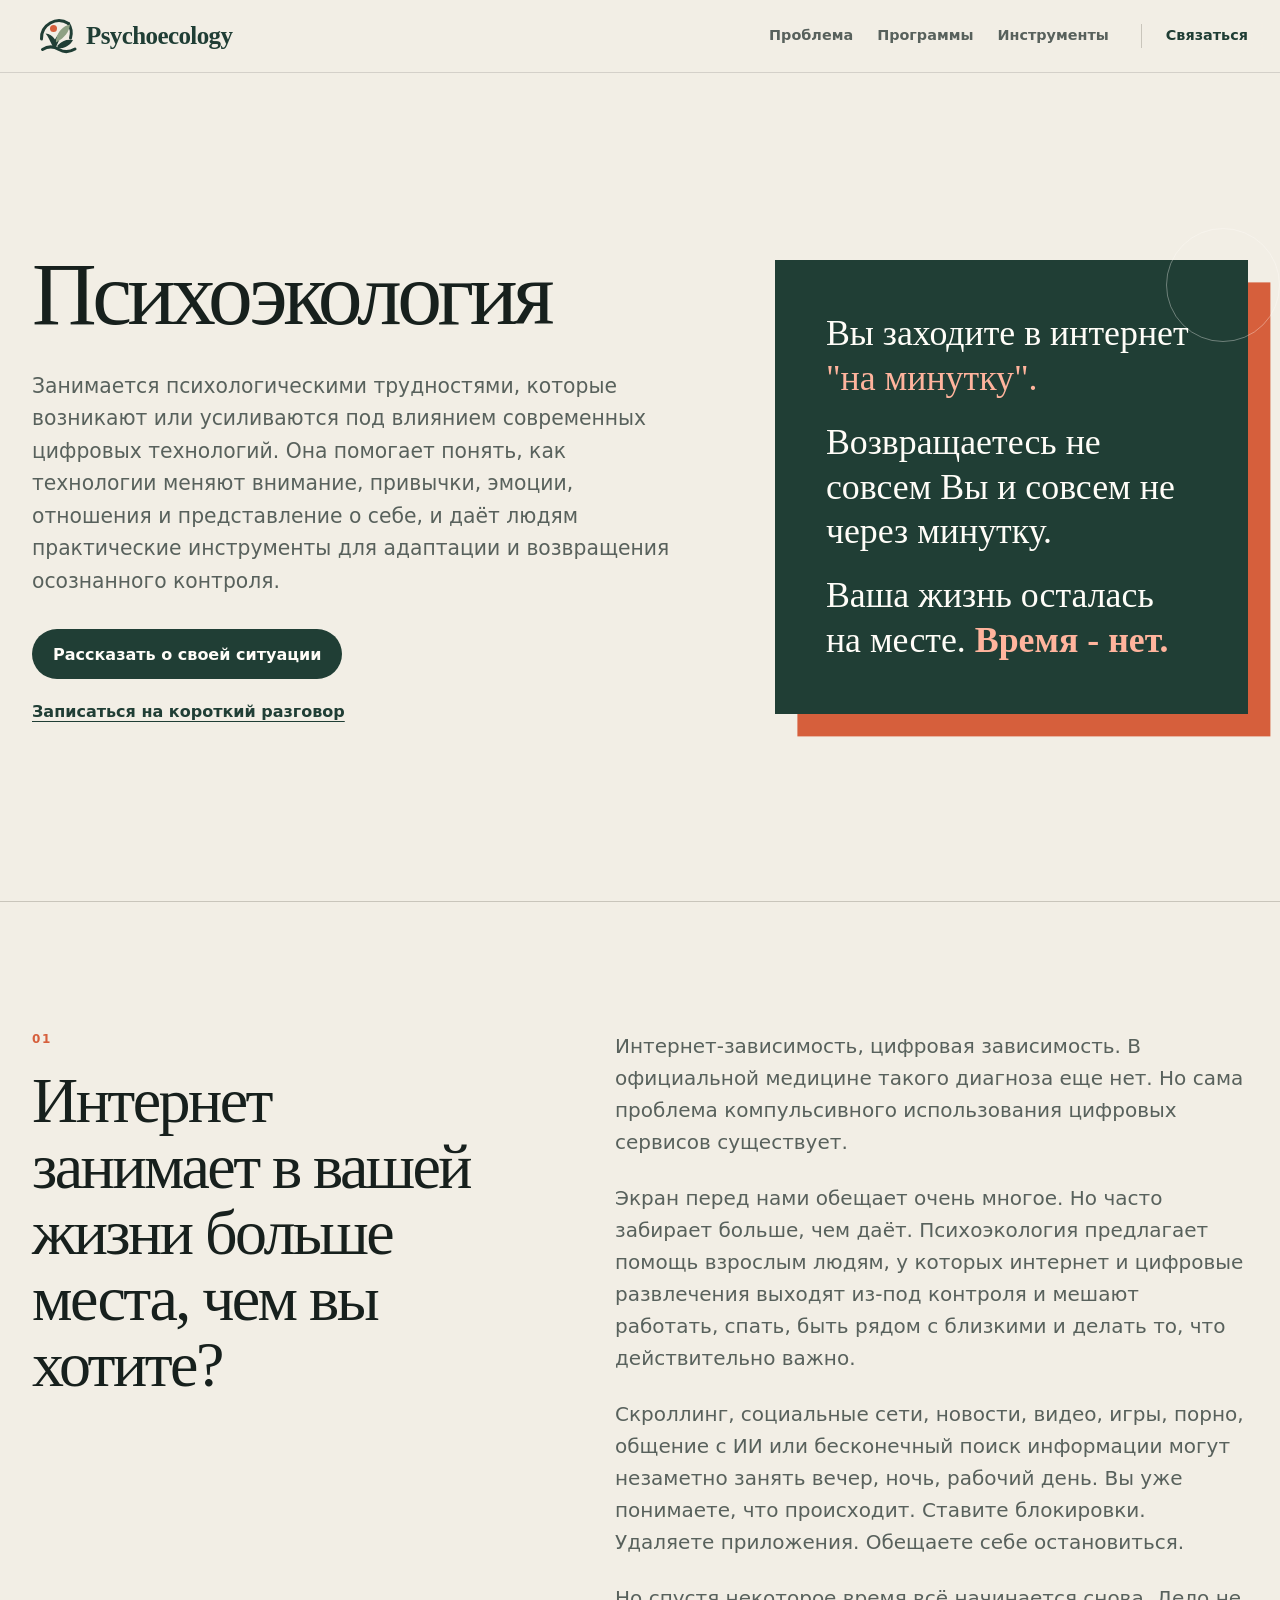
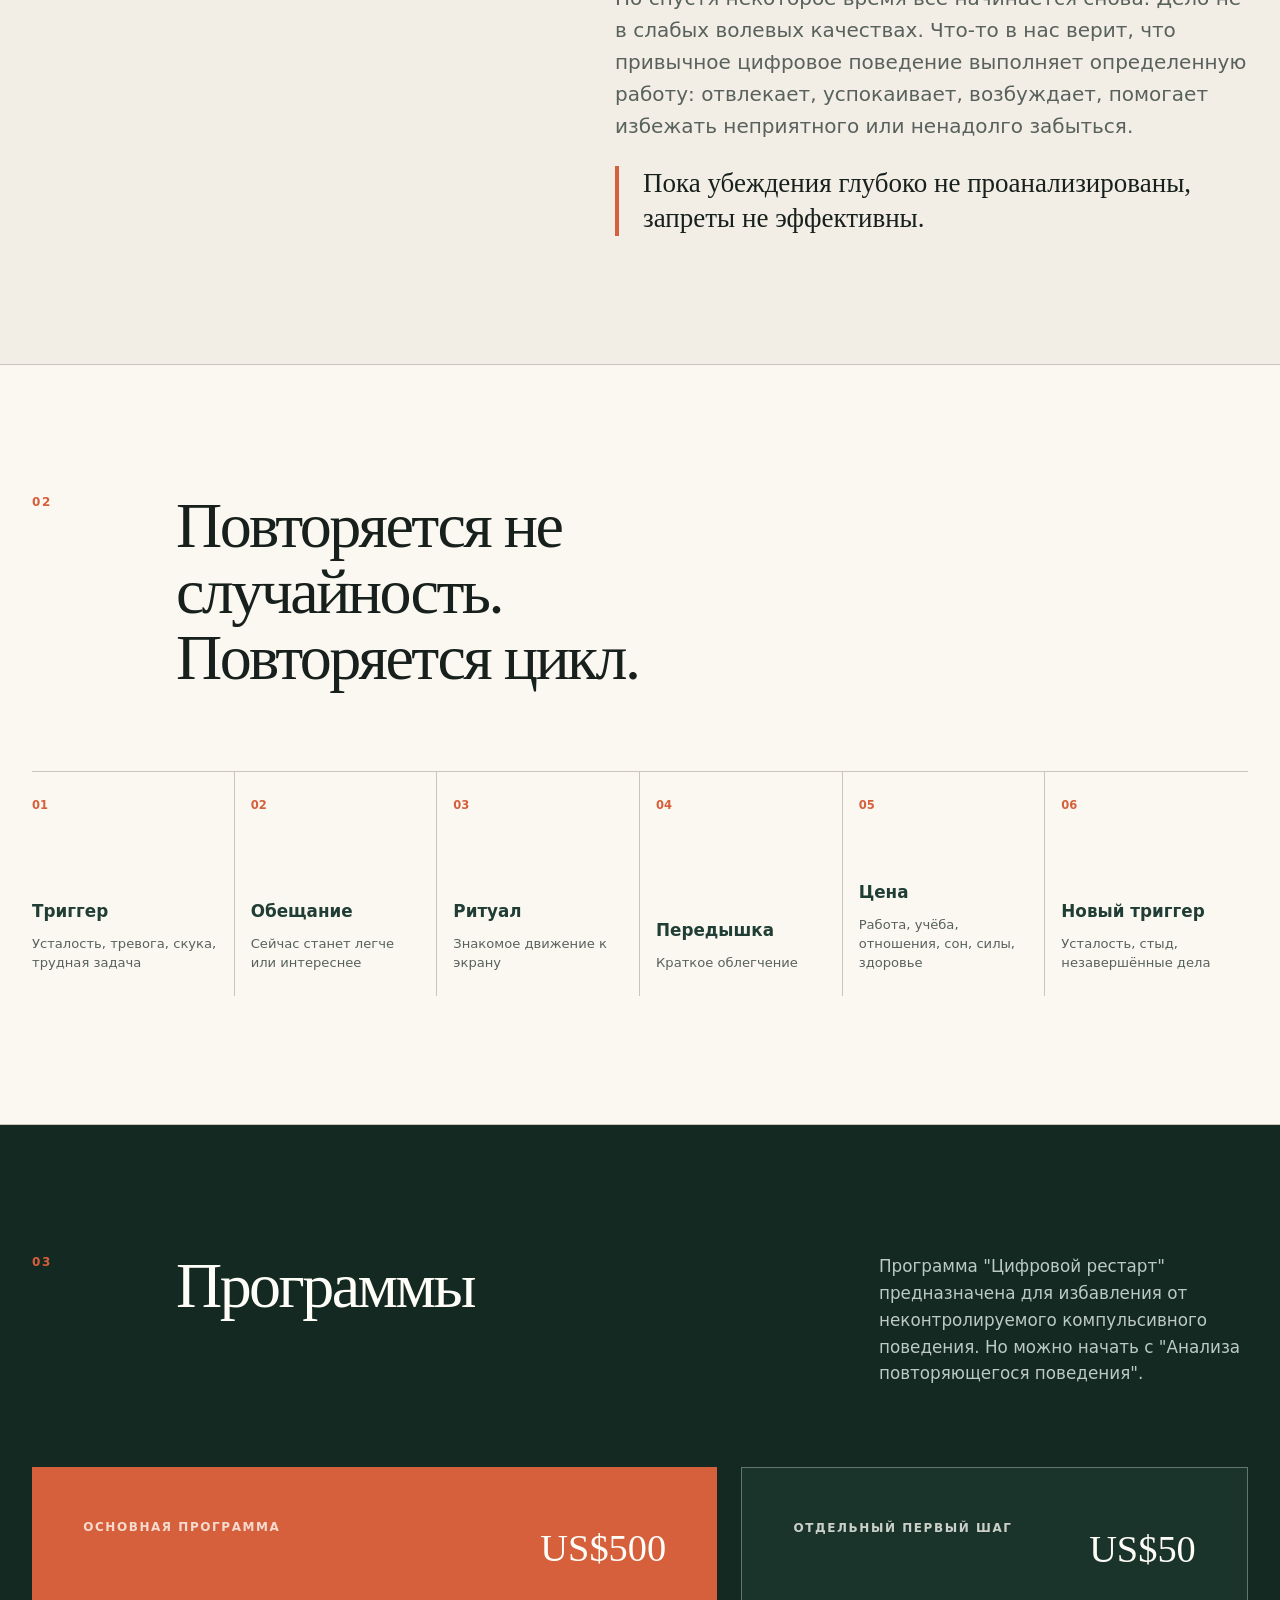
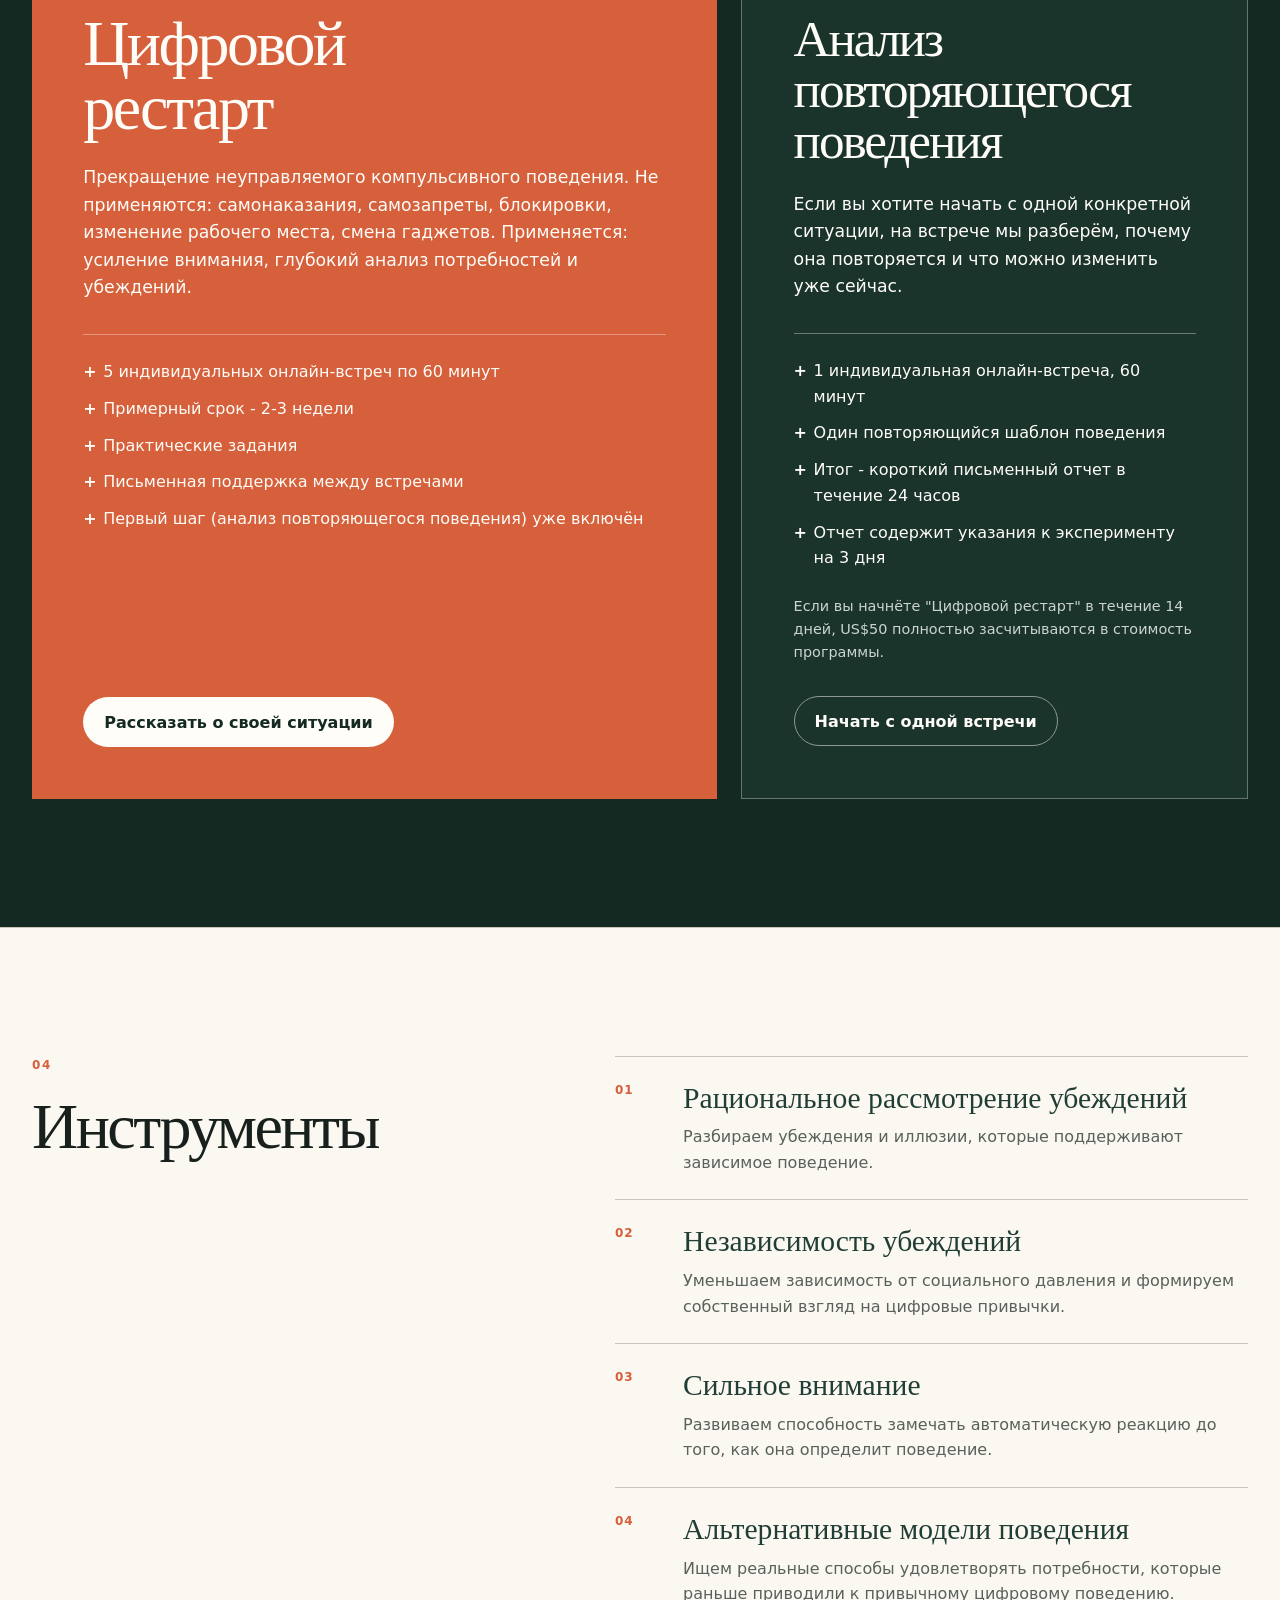
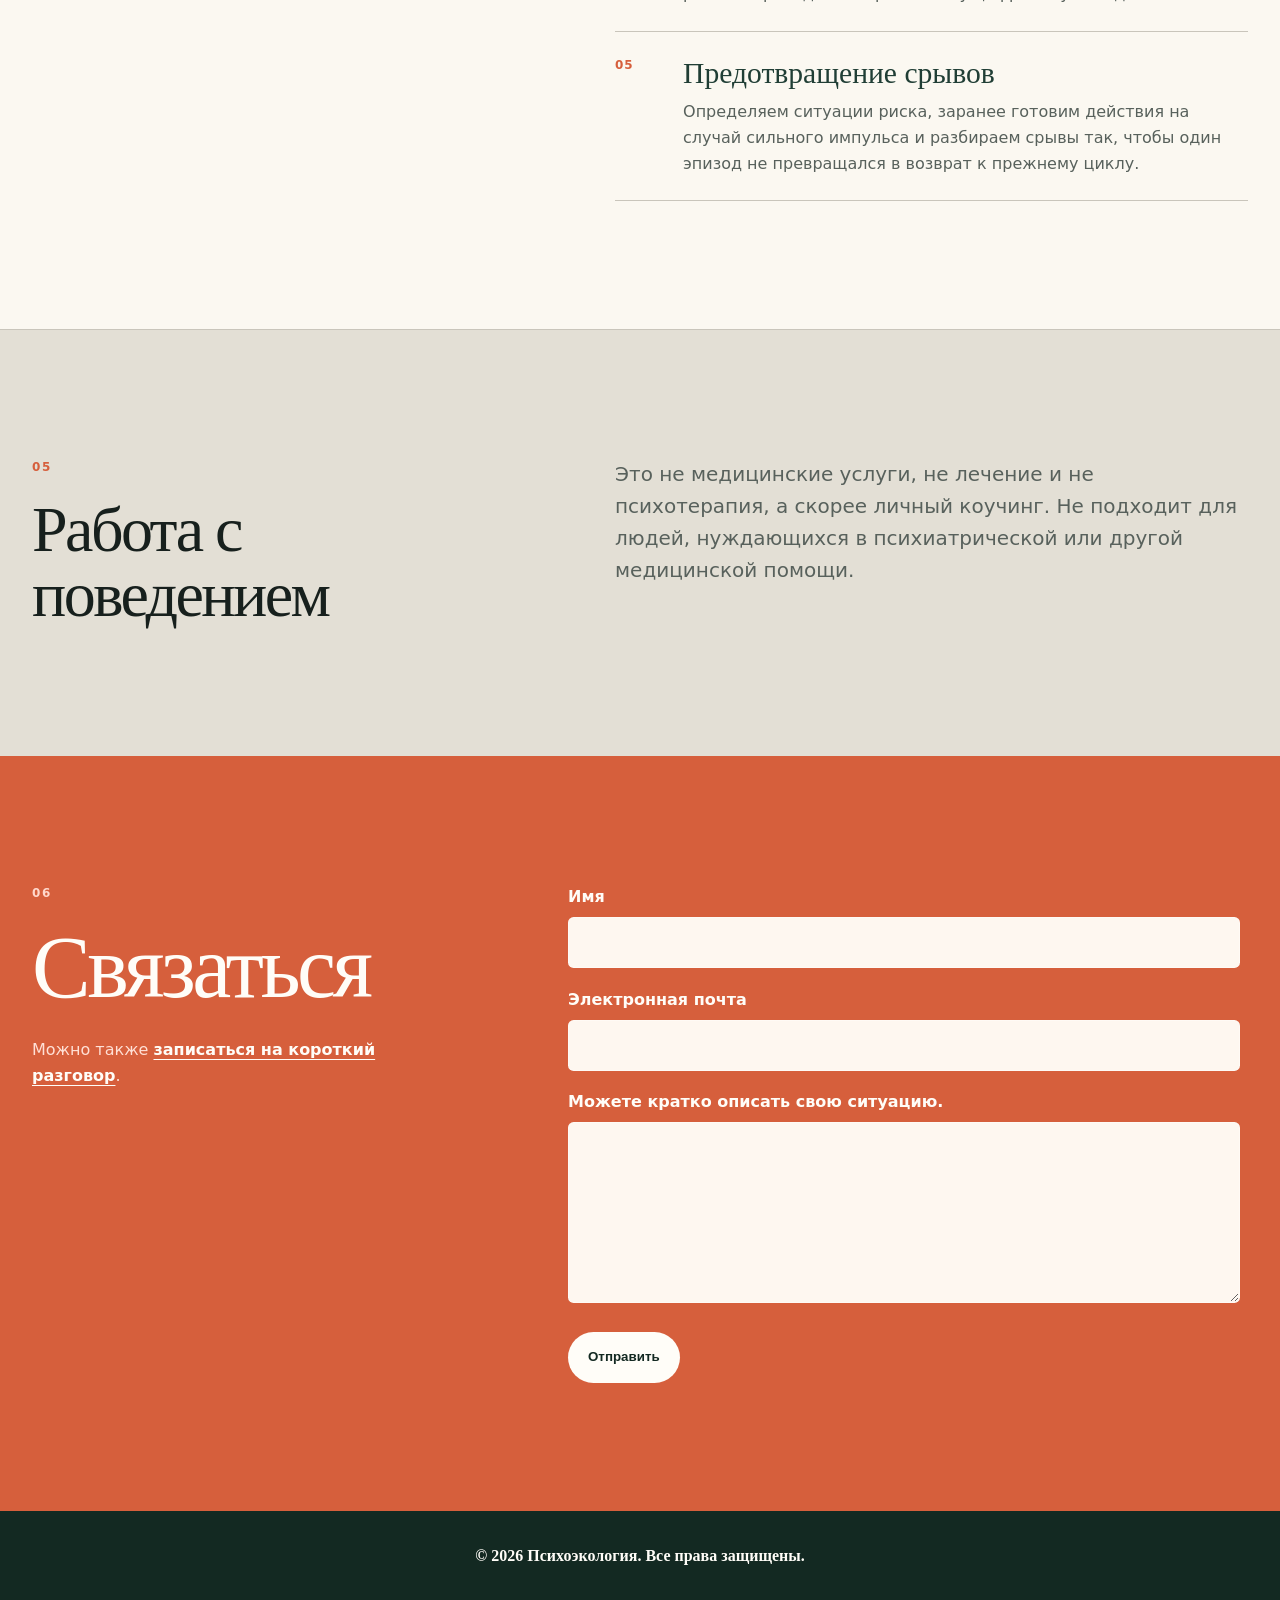
==== index.html @ f58637f9 "Use simplified Psychoecology logo and favicon" ====
<!doctype html>
<html lang="ru">
<head>
  <meta charset="utf-8">
  <meta name="viewport" content="width=device-width, initial-scale=1">
  <meta name="description" content="Психоэкология - психологические инструменты для жизни в цифровой среде и помощь взрослым с интернет-зависимостью и компульсивными цифровыми привычками.">
  <link rel="canonical" href="https://psychoecology.com/">
  <link rel="icon" type="image/svg+xml" sizes="any" href="assets/favicon-v3.svg?v=3">
  <title>Психоэкология | Помощь при интернет-зависимости, цифровой зависимости</title>
  <link rel="stylesheet" href="styles.css">
</head>
<body>
  <a class="skip-link" href="#content">Перейти к содержанию</a>

  <header class="site-header">
    <div class="shell header-inner">
      <a class="wordmark" href="#top" aria-label="Psychoecology, начало страницы"><img src="assets/psychoecology-logo-v3.svg" alt="Psychoecology" style="display:block; width:auto; height:3rem;"></a>
      <nav aria-label="Основная навигация">
        <a href="#problem">Проблема</a>
        <a href="#offers">Программы</a>
        <a href="#approach">Инструменты</a>
      </nav>
      <a class="header-contact" href="#contact">Связаться</a>
    </div>
  </header>

  <main id="content">
    <section class="hero" id="top" aria-labelledby="page-title">
      <div class="shell hero-grid">
        <div class="hero-copy">
          <h1 id="page-title">Психоэкология</h1>
          <p class="hero-lead">Занимается психологическими трудностями, которые возникают или усиливаются под влиянием современных цифровых технологий. Она помогает понять, как технологии меняют внимание, привычки, эмоции, отношения и представление о себе, и даёт людям практические инструменты для адаптации и возвращения осознанного контроля.</p>
          <div class="hero-actions">
            <a class="button button-primary" href="#contact">Рассказать о своей ситуации</a>
            <a class="text-link" href="https://calendly.com/psychoecology/20min" target="_blank" rel="noopener noreferrer">Записаться на короткий разговор</a>
          </div>
        </div>

        <blockquote class="opening">
          <p>Вы заходите в интернет <span>"на минутку".</span></p>
          <p>Возвращаетесь не совсем Вы и совсем не через минутку.</p>
          <p>Ваша жизнь осталась на месте. <strong>Время - нет.</strong></p>
        </blockquote>
      </div>
    </section>

    <section class="section recognition" id="problem" aria-labelledby="problem-title">
      <div class="shell split">
        <div>
          <p class="section-number">01</p>
          <h2 id="problem-title">Интернет занимает в вашей жизни больше места, чем вы хотите?</h2>
        </div>
        <div class="body-copy">
          <p>Интернет-зависимость, цифровая зависимость. В официальной медицине такого диагноза еще нет. Но сама проблема компульсивного использования цифровых сервисов существует.</p>
          <p>Экран перед нами обещает очень многое. Но часто забирает больше, чем даёт. Психоэкология предлагает помощь взрослым людям, у которых интернет и цифровые развлечения выходят из-под контроля и мешают работать, спать, быть рядом с близкими и делать то, что действительно важно.</p>
          <p>Скроллинг, социальные сети, новости, видео, игры, порно, общение с ИИ или бесконечный поиск информации могут незаметно занять вечер, ночь, рабочий день. Вы уже понимаете, что происходит. Ставите блокировки. Удаляете приложения. Обещаете себе остановиться.</p>
          <p>Но спустя некоторое время всё начинается снова. Дело не в слабых волевых качествах. Что-то в нас верит, что привычное цифровое поведение выполняет определенную работу: отвлекает, успокаивает, возбуждает, помогает избежать неприятного или ненадолго забыться.</p>
          <p class="pull-line">Пока убеждения глубоко не проанализированы, запреты не эффективны.</p>
        </div>
      </div>
    </section>

    <section class="section loop-section" aria-labelledby="loop-title">
      <div class="shell">
        <div class="section-heading">
          <p class="section-number">02</p>
          <h2 id="loop-title">Повторяется не случайность. Повторяется цикл.</h2>
        </div>
        <ol class="loop" aria-label="Цикл цифрового поведения">
          <li><span>01</span><strong>Триггер</strong><small>Усталость, тревога, скука, трудная задача</small></li>
          <li><span>02</span><strong>Обещание</strong><small>Сейчас станет легче или интереснее</small></li>
          <li><span>03</span><strong>Ритуал</strong><small>Знакомое движение к экрану</small></li>
          <li><span>04</span><strong>Передышка</strong><small>Краткое облегчение</small></li>
          <li><span>05</span><strong>Цена</strong><small>Работа, учёба, отношения, сон, силы, здоровье</small></li>
          <li><span>06</span><strong>Новый триггер</strong><small>Усталость, стыд, незавершённые дела</small></li>
        </ol>
      </div>
    </section>

    <section class="section offers-section" id="offers" aria-labelledby="offers-title">
      <div class="shell">
        <div class="section-heading narrow-heading">
          <p class="section-number">03</p>
          <h2 id="offers-title">Программы</h2>
          <p>Программа "Цифровой рестарт" предназначена для избавления от неконтролируемого компульсивного поведения. Но можно начать с "Анализа повторяющегося поведения".</p>
        </div>

        <div class="offer-grid">
          <article class="offer offer-primary">
            <div class="offer-topline">
              <p class="offer-label">Основная программа</p>
              <p class="price">US$500</p>
            </div>
            <h3>Цифровой рестарт</h3>
            <p class="offer-intro">Прекращение неуправляемого компульсивного поведения. Не применяются: самонаказания, самозапреты, блокировки, изменение рабочего места, смена гаджетов. Применяется: усиление внимания, глубокий анализ потребностей и убеждений.</p>
            <ul>
              <li>5 индивидуальных онлайн-встреч по 60 минут</li>
              <li>Примерный срок - 2-3 недели</li>
              <li>Практические задания</li>
              <li>Письменная поддержка между встречами</li>
              <li>Первый шаг (анализ повторяющегося поведения) уже включён</li>
            </ul>
            <a class="button button-light" href="#contact">Рассказать о своей ситуации</a>
          </article>

          <article class="offer offer-secondary">
            <div class="offer-topline">
              <p class="offer-label">Отдельный первый шаг</p>
              <p class="price">US$50</p>
            </div>
            <h3>Анализ повторяющегося поведения</h3>
            <p class="offer-intro">Если вы хотите начать с одной конкретной ситуации, на встрече мы разберём, почему она повторяется и что можно изменить уже сейчас.</p>
            <ul>
              <li>1 индивидуальная онлайн-встреча, 60 минут</li>
              <li>Один повторяющийся шаблон поведения</li>
              <li>Итог - короткий письменный отчет в течение 24 часов</li>
              <li>Отчет содержит указания к эксперименту на 3 дня</li>
            </ul>
            <p class="credit">Если вы начнёте "Цифровой рестарт" в течение 14 дней, US$50 полностью засчитываются в стоимость программы.</p>
            <a class="button button-outline" href="#contact">Начать с одной встречи</a>
          </article>
        </div>
      </div>
    </section>

    <section class="section approach" id="approach" aria-labelledby="approach-title">
      <div class="shell split">
        <div>
          <p class="section-number">04</p>
          <h2 id="approach-title">Инструменты</h2>
        </div>
        <ol class="method-points">
          <li>
            <span>01</span>
            <div>
              <h3>Рациональное рассмотрение убеждений</h3>
              <p>Разбираем убеждения и иллюзии, которые поддерживают зависимое поведение.</p>
            </div>
          </li>
          <li>
            <span>02</span>
            <div>
              <h3>Независимость убеждений</h3>
              <p>Уменьшаем зависимость от социального давления и формируем собственный взгляд на цифровые привычки.</p>
            </div>
          </li>
          <li>
            <span>03</span>
            <div>
              <h3>Сильное внимание</h3>
              <p>Развиваем способность замечать автоматическую реакцию до того, как она определит поведение.</p>
            </div>
          </li>
          <li>
            <span>04</span>
            <div>
              <h3>Альтернативные модели поведения</h3>
              <p>Ищем реальные способы удовлетворять потребности, которые раньше приводили к привычному цифровому поведению.</p>
            </div>
          </li>
          <li>
            <span>05</span>
            <div>
              <h3>Предотвращение срывов</h3>
              <p>Определяем ситуации риска, заранее готовим действия на случай сильного импульса и разбираем срывы так, чтобы один эпизод не превращался в возврат к прежнему циклу.</p>
            </div>
          </li>
        </ol>
      </div>
    </section>

    <section class="section testimonials" hidden aria-labelledby="testimonials-title">
      <div class="shell">
        <p class="section-number">05</p>
        <h2 id="testimonials-title">Отзывы</h2>
      </div>
    </section>

    <section class="section boundaries" aria-labelledby="boundaries-title">
      <div class="shell split">
        <div>
          <p class="section-number">05</p>
          <h2 id="boundaries-title">Работа с поведением</h2>
        </div>
        <div class="body-copy">
          <p>Это не медицинские услуги, не лечение и не психотерапия, а скорее личный коучинг. Не подходит для людей, нуждающихся в психиатрической или другой медицинской помощи.</p>
        </div>
      </div>
    </section>

    <section class="contact-section" id="contact" aria-labelledby="contact-title">
      <div class="shell contact-grid" style="gap: clamp(4rem, 10vw, 9rem);">
        <div>
          <p class="section-number light-number">06</p>
          <h2 id="contact-title" style="font-size: clamp(3rem, 7vw, 5.5rem);">Связаться</h2>
          <p class="contact-secondary">Можно также <a href="https://calendly.com/psychoecology/20min" target="_blank" rel="noopener noreferrer">записаться на короткий разговор</a>.</p>
        </div>
        <div>
          <form class="contact-form" action="https://formspree.io/f/xdeonpbv" method="post">
            <input type="hidden" name="_subject" value="Новое сообщение с psychoecology.com">
            <input type="hidden" name="_next" value="https://psychoecology.com/?sent=1#contact">

            <div class="form-field">
              <label for="name">Имя</label>
              <input id="name" name="name" type="text" autocomplete="name" required>
            </div>

            <div class="form-field">
              <label for="email">Электронная почта</label>
              <input id="email" name="email" type="email" autocomplete="email" required>
            </div>

            <div class="form-field">
              <label for="message">Можете кратко описать свою ситуацию.</label>
              <textarea id="message" name="message" rows="6" required></textarea>
            </div>

            <button class="button button-light" type="submit">Отправить</button>
            <p class="form-success" id="form-success" role="status" hidden>Сообщение отправлено. Спасибо.</p>
          </form>
        </div>
      </div>
    </section>
  </main>

  <footer>
    <div class="shell footer-inner" style="justify-content: center; text-align: center;">
      <p>© 2026 Психоэкология. Все права защищены.</p>
    </div>
  </footer>
  <script>
    if (new URLSearchParams(window.location.search).get("sent") === "1") {
      document.getElementById("form-success").hidden = false;
    }
  </script>
</body>
</html>
---- styles.css ----
:root {
  color-scheme: light;
  --paper: #f2eee5;
  --paper-bright: #fbf8f1;
  --ink: #17201d;
  --muted: #58615c;
  --forest: #203e35;
  --forest-dark: #132922;
  --signal: #d65f3c;
  --line: #c9c5bb;
  --white: #fffdf8;
}

* {
  box-sizing: border-box;
}

html {
  scroll-behavior: smooth;
}

body {
  margin: 0;
  background: var(--paper);
  color: var(--ink);
  font-family: Inter, ui-sans-serif, system-ui, -apple-system, BlinkMacSystemFont, "Segoe UI", sans-serif;
  line-height: 1.6;
}

a {
  color: inherit;
}

.skip-link {
  position: fixed;
  top: 0.75rem;
  left: 0.75rem;
  z-index: 100;
  padding: 0.7rem 1rem;
  background: var(--white);
  color: var(--ink);
  transform: translateY(-150%);
}

.skip-link:focus {
  transform: translateY(0);
}

.shell {
  width: min(100% - 2.5rem, 76rem);
  margin-inline: auto;
}

.site-header {
  position: sticky;
  top: 0;
  z-index: 20;
  border-bottom: 1px solid rgb(23 32 29 / 14%);
  background: rgb(242 238 229 / 92%);
  backdrop-filter: blur(14px);
}

.header-inner {
  min-height: 4.5rem;
  display: flex;
  align-items: center;
  gap: 2rem;
}

.wordmark {
  margin-right: auto;
  color: var(--forest);
  font-family: Georgia, "Times New Roman", serif;
  font-size: 1.25rem;
  font-weight: 700;
  text-decoration: none;
}

nav {
  display: flex;
  align-items: center;
  gap: 1.5rem;
}

nav a,
.header-contact {
  color: var(--muted);
  font-size: 0.9rem;
  font-weight: 650;
  text-decoration: none;
}

nav a:hover,
.header-contact:hover,
nav a:focus-visible,
.header-contact:focus-visible {
  color: var(--signal);
}

.header-contact {
  padding-left: 1.5rem;
  border-left: 1px solid var(--line);
  color: var(--forest);
}

.hero {
  min-height: calc(100vh - 4.5rem);
  display: grid;
  align-items: center;
  padding: clamp(4rem, 8vw, 7rem) 0;
  overflow: hidden;
}

.hero-grid {
  display: grid;
  grid-template-columns: minmax(0, 1.15fr) minmax(19rem, 0.85fr);
  gap: clamp(3rem, 8vw, 7rem);
  align-items: center;
}

.eyebrow,
.section-number,
.offer-label {
  margin: 0 0 1.2rem;
  color: var(--signal);
  font-size: 0.75rem;
  font-weight: 800;
  letter-spacing: 0.13em;
  text-transform: uppercase;
}

h1,
h2,
h3,
.opening {
  font-family: Georgia, "Times New Roman", serif;
}

h1 {
  max-width: 13ch;
  margin: 0;
  font-size: clamp(3rem, 7vw, 6.4rem);
  font-weight: 500;
  letter-spacing: -0.05em;
  line-height: 0.98;
}

.hero-lead {
  max-width: 42rem;
  margin: 2rem 0 0;
  color: var(--muted);
  font-size: clamp(1.05rem, 2vw, 1.27rem);
}

.hero-actions {
  margin-top: 2rem;
  display: flex;
  flex-wrap: wrap;
  gap: 1.2rem;
  align-items: center;
}

.button {
  min-height: 3.15rem;
  display: inline-flex;
  align-items: center;
  justify-content: center;
  padding: 0.75rem 1.25rem;
  border: 1px solid transparent;
  border-radius: 999px;
  font-weight: 750;
  line-height: 1.2;
  text-align: center;
  text-decoration: none;
  transition: transform 160ms ease, background 160ms ease, color 160ms ease;
}

.button:hover {
  transform: translateY(-2px);
}

.button:focus-visible,
a:focus-visible {
  outline: 3px solid var(--signal);
  outline-offset: 4px;
}

.button-primary {
  background: var(--forest);
  color: var(--white);
}

.button-primary:hover {
  background: var(--forest-dark);
}

.text-link {
  color: var(--forest);
  font-weight: 750;
  text-underline-offset: 0.25rem;
}

.quick-facts {
  margin: 2.5rem 0 0;
  padding: 1rem 0 0;
  display: flex;
  flex-wrap: wrap;
  gap: 0.5rem 1.5rem;
  border-top: 1px solid var(--line);
  color: var(--muted);
  font-size: 0.88rem;
  list-style: none;
}

.quick-facts li::before {
  content: "+";
  margin-right: 0.45rem;
  color: var(--signal);
  font-weight: 800;
}

.opening {
  position: relative;
  margin: 0;
  padding: clamp(2rem, 4vw, 3.5rem);
  background: var(--forest);
  color: var(--white);
  box-shadow: 1.4rem 1.4rem 0 var(--signal);
  font-size: clamp(1.4rem, 2.8vw, 2.3rem);
  line-height: 1.25;
}

.opening::before {
  content: "";
  position: absolute;
  top: -2rem;
  right: -2rem;
  width: 7rem;
  height: 7rem;
  border: 1px solid rgb(255 253 248 / 35%);
  border-radius: 50%;
}

.opening p {
  margin: 0;
}

.opening p + p {
  margin-top: 1.2rem;
}

.opening span,
.opening strong {
  color: #ffb49d;
}

.section {
  padding: clamp(5rem, 10vw, 9rem) 0;
  border-top: 1px solid var(--line);
}

.split {
  display: grid;
  grid-template-columns: minmax(0, 0.85fr) minmax(0, 1.15fr);
  gap: clamp(3rem, 9vw, 8rem);
  align-items: start;
}

h2 {
  max-width: 15ch;
  margin: 0;
  font-size: clamp(2.4rem, 5vw, 4.8rem);
  font-weight: 500;
  letter-spacing: -0.04em;
  line-height: 1.03;
}

.body-copy {
  max-width: 42rem;
  color: var(--muted);
  font-size: clamp(1.05rem, 1.8vw, 1.25rem);
}

.body-copy p {
  margin: 0;
}

.body-copy p + p {
  margin-top: 1.5rem;
}

.pull-line {
  padding-left: 1.5rem;
  border-left: 4px solid var(--signal);
  color: var(--ink);
  font-family: Georgia, "Times New Roman", serif;
  font-size: 1.35em;
  line-height: 1.3;
}

.loop-section {
  background: var(--paper-bright);
}

.section-heading {
  display: grid;
  grid-template-columns: 7rem 1fr;
  gap: 2rem;
  align-items: start;
}

.loop {
  margin: clamp(3rem, 7vw, 5rem) 0 0;
  padding: 0;
  display: grid;
  grid-template-columns: repeat(6, 1fr);
  border-top: 1px solid var(--line);
  list-style: none;
}

.loop li {
  min-height: 14rem;
  padding: 1.5rem 1rem 1.5rem 0;
  display: flex;
  flex-direction: column;
  border-right: 1px solid var(--line);
}

.loop li + li {
  padding-left: 1rem;
}

.loop li:last-child {
  border-right: 0;
}

.loop span {
  color: var(--signal);
  font-size: 0.72rem;
  font-weight: 800;
}

.loop strong {
  margin-top: auto;
  color: var(--forest);
  font-size: 1.05rem;
}

.loop small {
  margin-top: 0.55rem;
  color: var(--muted);
  font-size: 0.82rem;
  line-height: 1.45;
}

.offers-section {
  background: var(--forest-dark);
  color: var(--white);
}

.narrow-heading {
  grid-template-columns: 7rem minmax(0, 1fr) minmax(18rem, 0.55fr);
}

.narrow-heading p:last-child {
  margin: 0;
  align-self: end;
  color: #bdc9c4;
  font-size: 1.05rem;
}

.offer-grid {
  margin-top: clamp(3rem, 7vw, 5rem);
  display: grid;
  grid-template-columns: 1.15fr 0.85fr;
  gap: 1.5rem;
  align-items: stretch;
}

.offer {
  padding: clamp(2rem, 4vw, 3.5rem);
  display: flex;
  flex-direction: column;
}

.offer-primary {
  background: var(--signal);
  color: var(--white);
}

.offer-secondary {
  border: 1px solid #64746e;
  background: #1a332b;
}

.offer-topline {
  display: flex;
  justify-content: space-between;
  gap: 1rem;
  align-items: start;
}

.offer-label {
  color: inherit;
  opacity: 0.78;
}

.price {
  margin: 0;
  font-family: Georgia, "Times New Roman", serif;
  font-size: clamp(1.6rem, 3vw, 2.4rem);
}

.offer h3 {
  max-width: 12ch;
  margin: 2rem 0 0;
  font-size: clamp(2.2rem, 5vw, 4.5rem);
  font-weight: 500;
  letter-spacing: -0.04em;
  line-height: 1;
}

.offer-secondary h3 {
  font-size: clamp(2rem, 4vw, 3.4rem);
}

.offer-intro {
  max-width: 38rem;
  margin: 1.5rem 0 0;
  font-size: 1.08rem;
}

.offer ul {
  margin: 2rem 0;
  padding: 1.5rem 0 0;
  border-top: 1px solid rgb(255 253 248 / 35%);
  list-style: none;
}

.offer li {
  position: relative;
  padding-left: 1.25rem;
}

.offer li + li {
  margin-top: 0.7rem;
}

.offer li::before {
  content: "+";
  position: absolute;
  left: 0;
  font-weight: 850;
}

.credit {
  margin: -0.5rem 0 2rem;
  color: #cbd4d0;
  font-size: 0.9rem;
}

.button-light {
  width: fit-content;
  margin-top: auto;
  background: var(--white);
  color: var(--forest-dark);
}

.button-outline {
  width: fit-content;
  margin-top: auto;
  border-color: #8b9a95;
  color: var(--white);
}

.button-outline:hover {
  border-color: var(--white);
  background: var(--white);
  color: var(--forest-dark);
}

.approach {
  background: var(--paper-bright);
}

.method-points {
  max-width: 44rem;
  margin: 0;
  padding: 0;
  list-style: none;
}

.method-points li {
  display: grid;
  grid-template-columns: 3rem 1fr;
  gap: 1.25rem;
  padding: 1.5rem 0;
  border-top: 1px solid var(--line);
}

.method-points li:last-child {
  border-bottom: 1px solid var(--line);
}

.method-points span {
  color: var(--signal);
  font-size: 0.75rem;
  font-weight: 800;
  letter-spacing: 0.08em;
}

.method-points h3 {
  margin: 0;
  color: var(--forest);
  font-family: Georgia, "Times New Roman", serif;
  font-size: clamp(1.35rem, 2.5vw, 1.85rem);
  font-weight: 500;
  line-height: 1.15;
}

.method-points p {
  margin: 0.6rem 0 0;
  color: var(--muted);
}

.evidence-grid {
  display: grid;
  grid-template-columns: 0.9fr 0.45fr 0.65fr;
  gap: clamp(2rem, 6vw, 5rem);
  align-items: start;
}

.evidence-number {
  margin: -1rem 0 0;
  color: var(--signal);
  font-family: Georgia, "Times New Roman", serif;
  font-size: clamp(6rem, 13vw, 11rem);
  line-height: 0.9;
}

.evidence-card p:last-child,
.evidence-note {
  color: var(--muted);
}

.evidence-note p {
  margin: 0;
}

.evidence-note p + p {
  margin-top: 1.25rem;
}

.evidence-note strong {
  color: var(--ink);
}

.boundaries {
  background: #e3dfd5;
}

.contact-section {
  padding: clamp(5rem, 10vw, 9rem) 0;
  background: var(--signal);
  color: var(--white);
}

.contact-grid {
  display: grid;
  grid-template-columns: minmax(0, 0.75fr) minmax(0, 1.25fr);
  gap: clamp(3rem, 9vw, 8rem);
}

.contact-section h2 {
  max-width: none;
  font-size: clamp(3.5rem, 9vw, 8rem);
}

.contact-secondary {
  max-width: 24rem;
  margin: 1.5rem 0 0;
  color: #ffe0d6;
}

.contact-secondary a {
  color: var(--white);
  font-weight: 750;
  text-underline-offset: 0.25rem;
}

.light-number {
  color: #ffd8cc;
}

.contact-lead {
  max-width: 42rem;
  margin: 0 0 2rem;
  font-size: clamp(1.2rem, 2.5vw, 1.65rem);
}

.email-line {
  margin: 1.5rem 0 0;
}

footer a {
  font-weight: 750;
  text-underline-offset: 0.25rem;
}

.form-pending {
  max-width: 42rem;
  padding: 1.5rem;
  border: 1px solid rgb(255 253 248 / 55%);
  background: rgb(19 41 34 / 18%);
}

.form-pending p {
  margin: 0;
}

.form-pending p + p {
  margin-top: 0.65rem;
}

.privacy-note {
  max-width: 40rem;
  margin: 1.5rem 0 0;
  color: #ffe0d6;
  font-size: 0.86rem;
}

.contact-form {
  max-width: 42rem;
}

.form-field + .form-field {
  margin-top: 1.15rem;
}

.form-field label {
  display: block;
  margin-bottom: 0.45rem;
  font-weight: 750;
}

.form-field input,
.form-field textarea {
  width: 100%;
  border: 1px solid rgb(255 253 248 / 70%);
  border-radius: 0.35rem;
  background: rgb(255 253 248 / 96%);
  color: var(--ink);
  font: inherit;
}

.form-field input {
  min-height: 3.2rem;
  padding: 0.7rem 0.85rem;
}

.form-field textarea {
  min-height: 10rem;
  padding: 0.8rem 0.85rem;
  resize: vertical;
}

.form-field input:focus,
.form-field textarea:focus {
  outline: 3px solid var(--forest-dark);
  outline-offset: 2px;
}

.contact-form .button {
  margin-top: 1.35rem;
  border: 0;
  cursor: pointer;
}

.form-success {
  margin: 1rem 0 0;
  padding: 0.8rem 1rem;
  border-left: 4px solid var(--forest-dark);
  background: rgb(19 41 34 / 18%);
  font-weight: 750;
}

footer {
  padding: 2rem 0;
  background: var(--forest-dark);
  color: #b7c3be;
}

.footer-inner {
  display: flex;
  flex-wrap: wrap;
  justify-content: space-between;
  gap: 1rem 2rem;
}

.footer-inner p {
  margin: 0;
}

.footer-inner p:first-child {
  color: var(--white);
  font-family: Georgia, "Times New Roman", serif;
  font-weight: 700;
}

@media (max-width: 62rem) {
  .hero-grid,
  .split,
  .contact-grid {
    grid-template-columns: 1fr;
  }

  .opening {
    max-width: 42rem;
  }

  .section-heading,
  .narrow-heading {
    grid-template-columns: 5rem 1fr;
  }

  .narrow-heading p:last-child {
    grid-column: 2;
  }

  .loop {
    grid-template-columns: repeat(3, 1fr);
  }

  .loop li:nth-child(3) {
    border-right: 0;
  }

  .loop li:nth-child(n + 4) {
    border-top: 1px solid var(--line);
  }

  .offer-grid,
  .evidence-grid {
    grid-template-columns: 1fr;
  }

  .evidence-card {
    display: grid;
    grid-template-columns: 10rem 1fr;
    gap: 2rem;
    align-items: center;
  }
}

@media (max-width: 44rem) {
  .shell {
    width: min(100% - 1.5rem, 76rem);
  }

  .site-header nav {
    display: none;
  }

  .header-inner {
    min-height: 4rem;
  }

  .header-contact {
    padding-left: 0;
    border-left: 0;
  }

  .hero {
    min-height: auto;
    padding-top: 3.5rem;
  }

  h1 {
    font-size: clamp(2.8rem, 15vw, 4.6rem);
  }

  .opening {
    margin-right: 0.8rem;
    box-shadow: 0.8rem 0.8rem 0 var(--signal);
    font-size: 1.45rem;
  }

  .section-heading,
  .narrow-heading {
    grid-template-columns: 1fr;
    gap: 0;
  }

  .narrow-heading p:last-child {
    grid-column: 1;
    margin-top: 1.5rem;
  }

  .loop {
    grid-template-columns: 1fr 1fr;
  }

  .loop li,
  .loop li:nth-child(3) {
    min-height: 11rem;
    border-right: 1px solid var(--line);
    border-top: 1px solid var(--line);
  }

  .loop li:nth-child(odd) {
    padding-left: 0;
  }

  .loop li:nth-child(even) {
    border-right: 0;
  }

  .offer {
    padding: 1.5rem;
  }

  .offer-topline {
    display: block;
  }

  .price {
    margin-top: 0.5rem;
  }

  .evidence-card {
    grid-template-columns: 7rem 1fr;
    gap: 1rem;
  }

  .evidence-number {
    font-size: 7rem;
  }

  .button {
    width: 100%;
  }

  .hero-actions .text-link {
    width: 100%;
    text-align: center;
  }

  .footer-inner {
    display: grid;
  }
}

@media (prefers-reduced-motion: reduce) {
  html {
    scroll-behavior: auto;
  }

  .button {
    transition: none;
  }
}
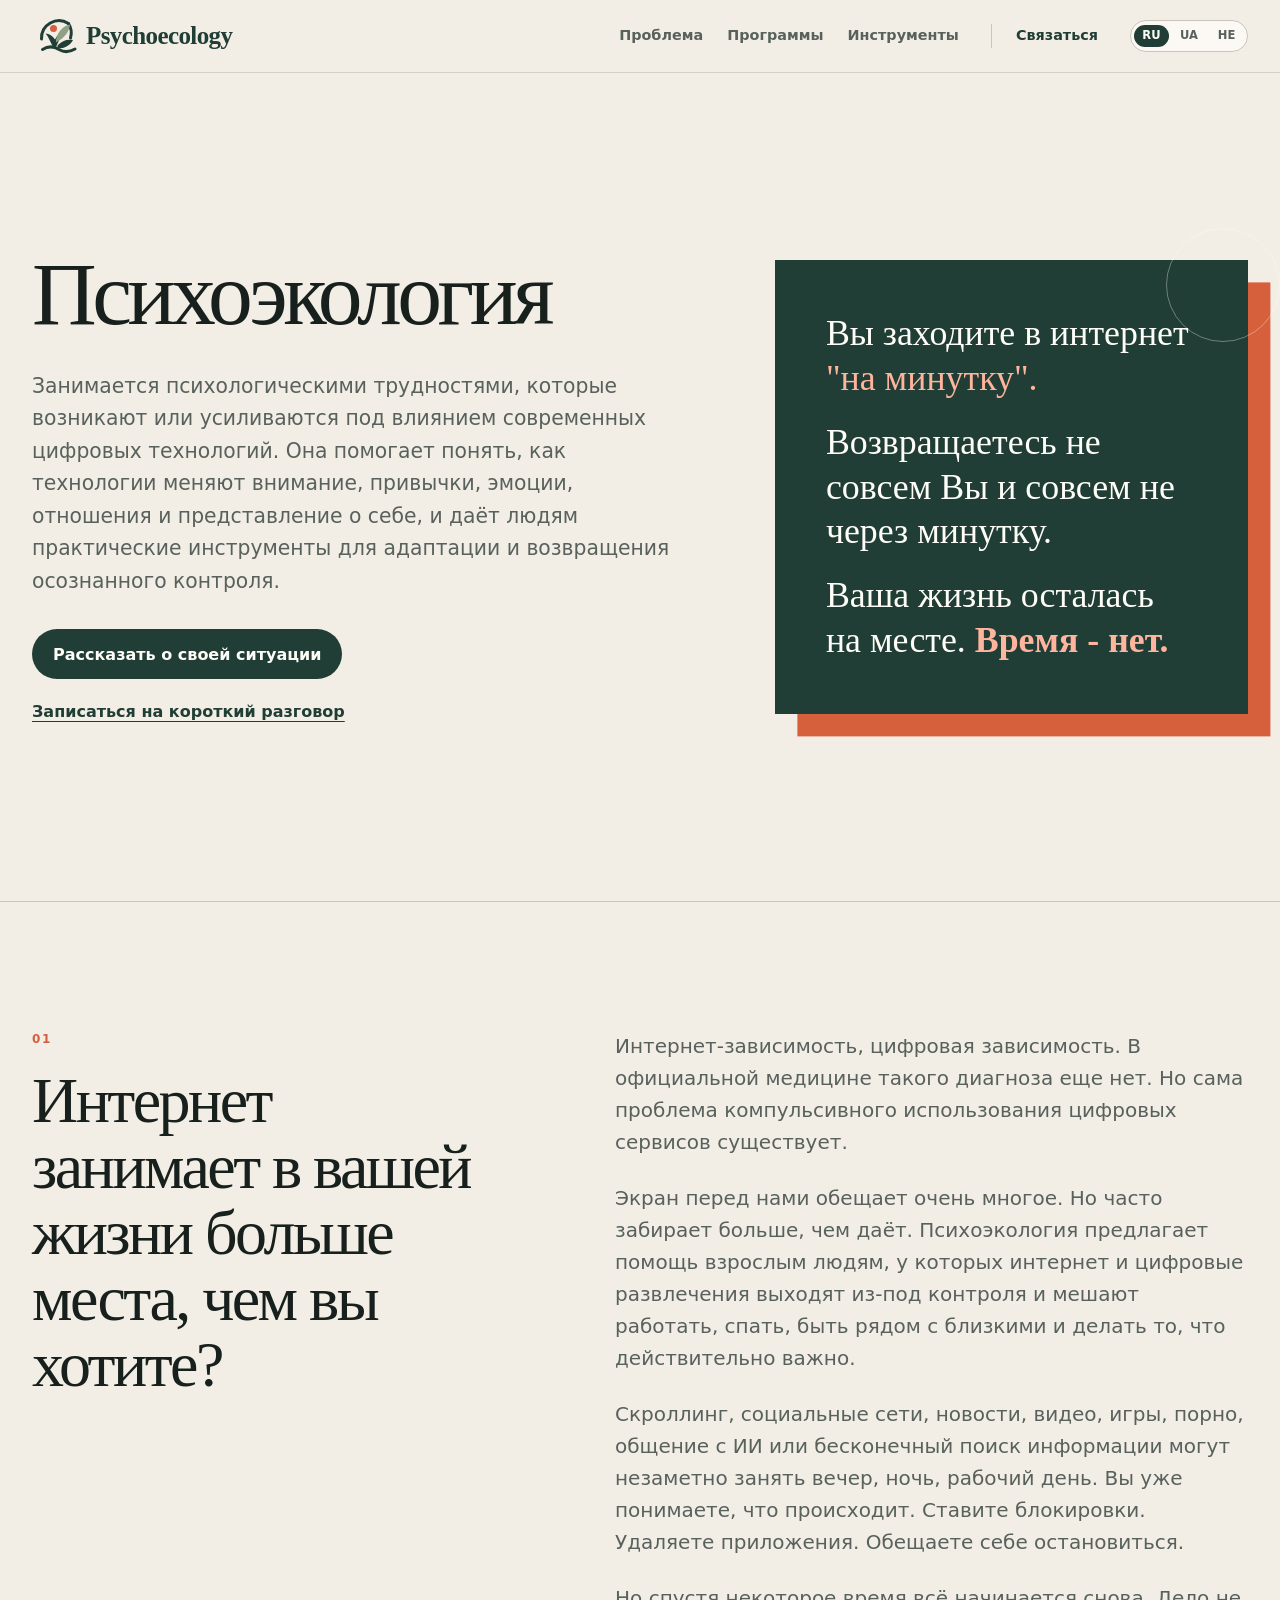
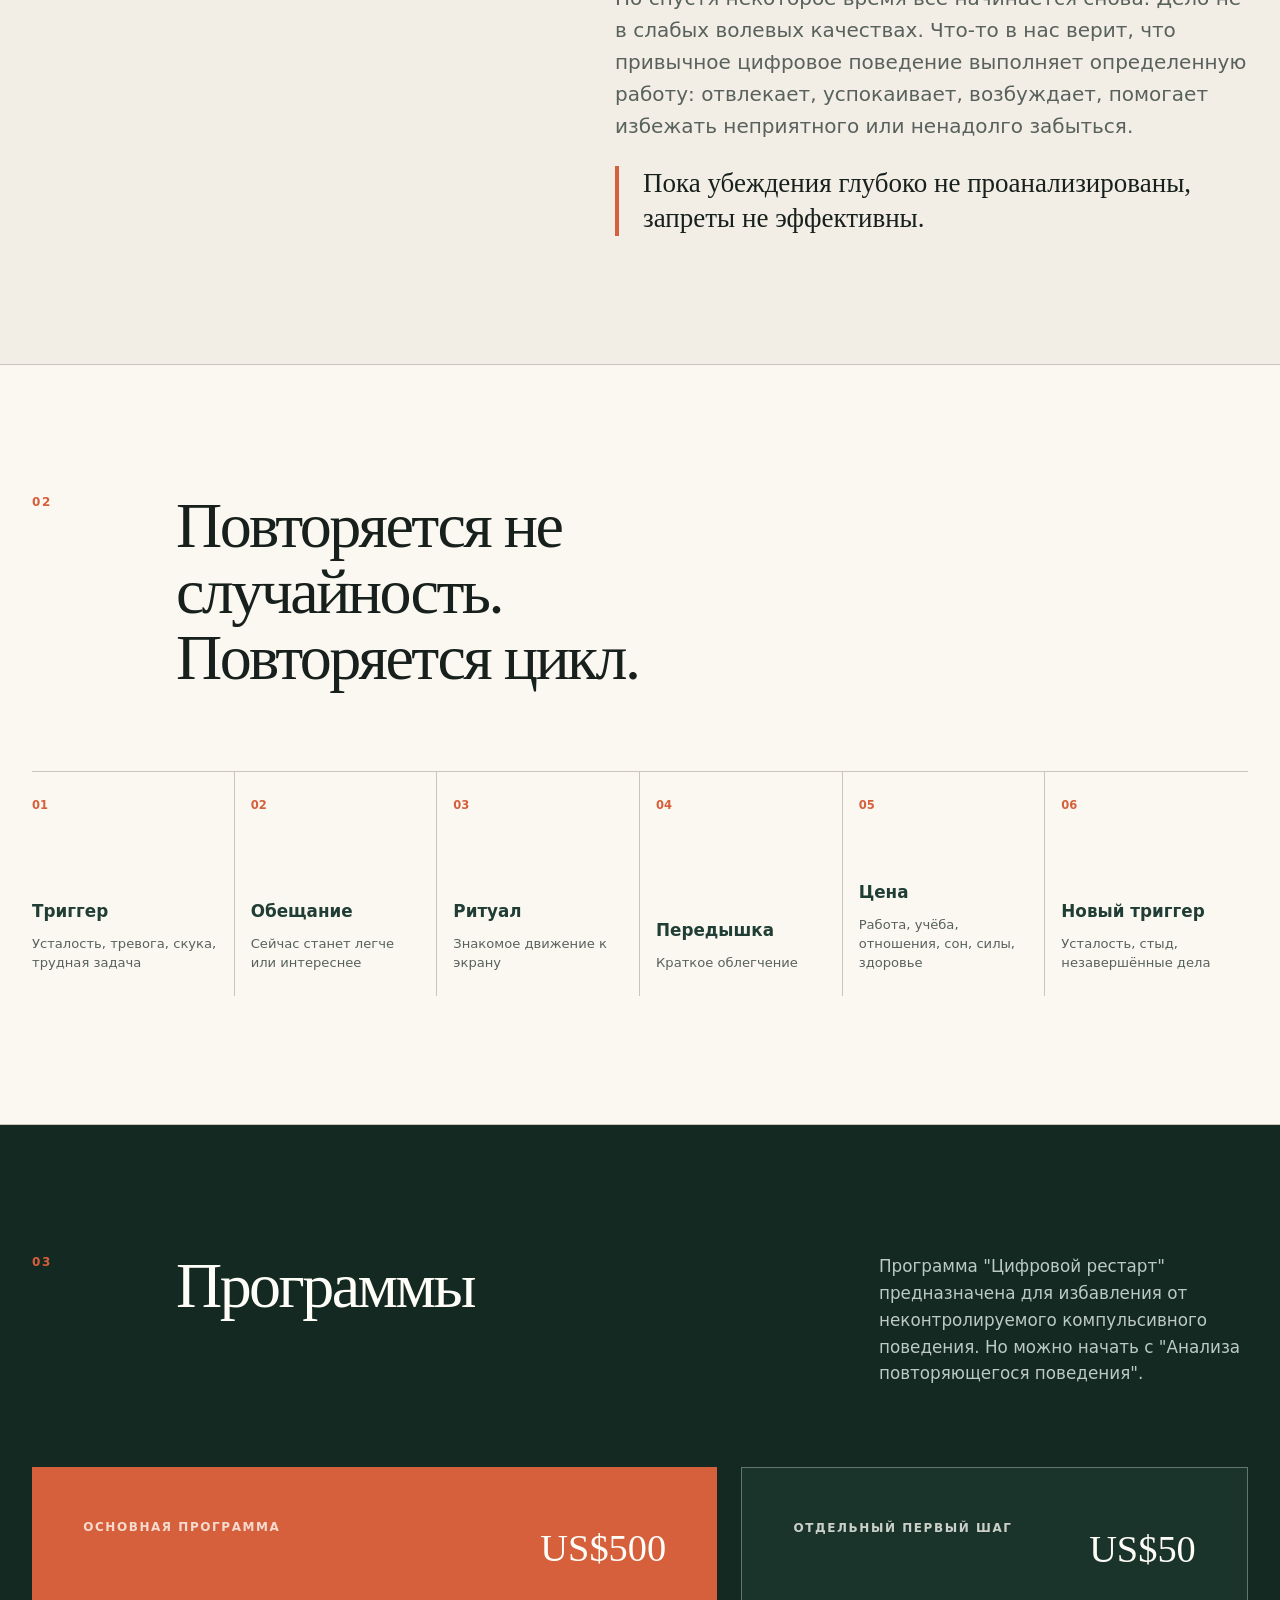
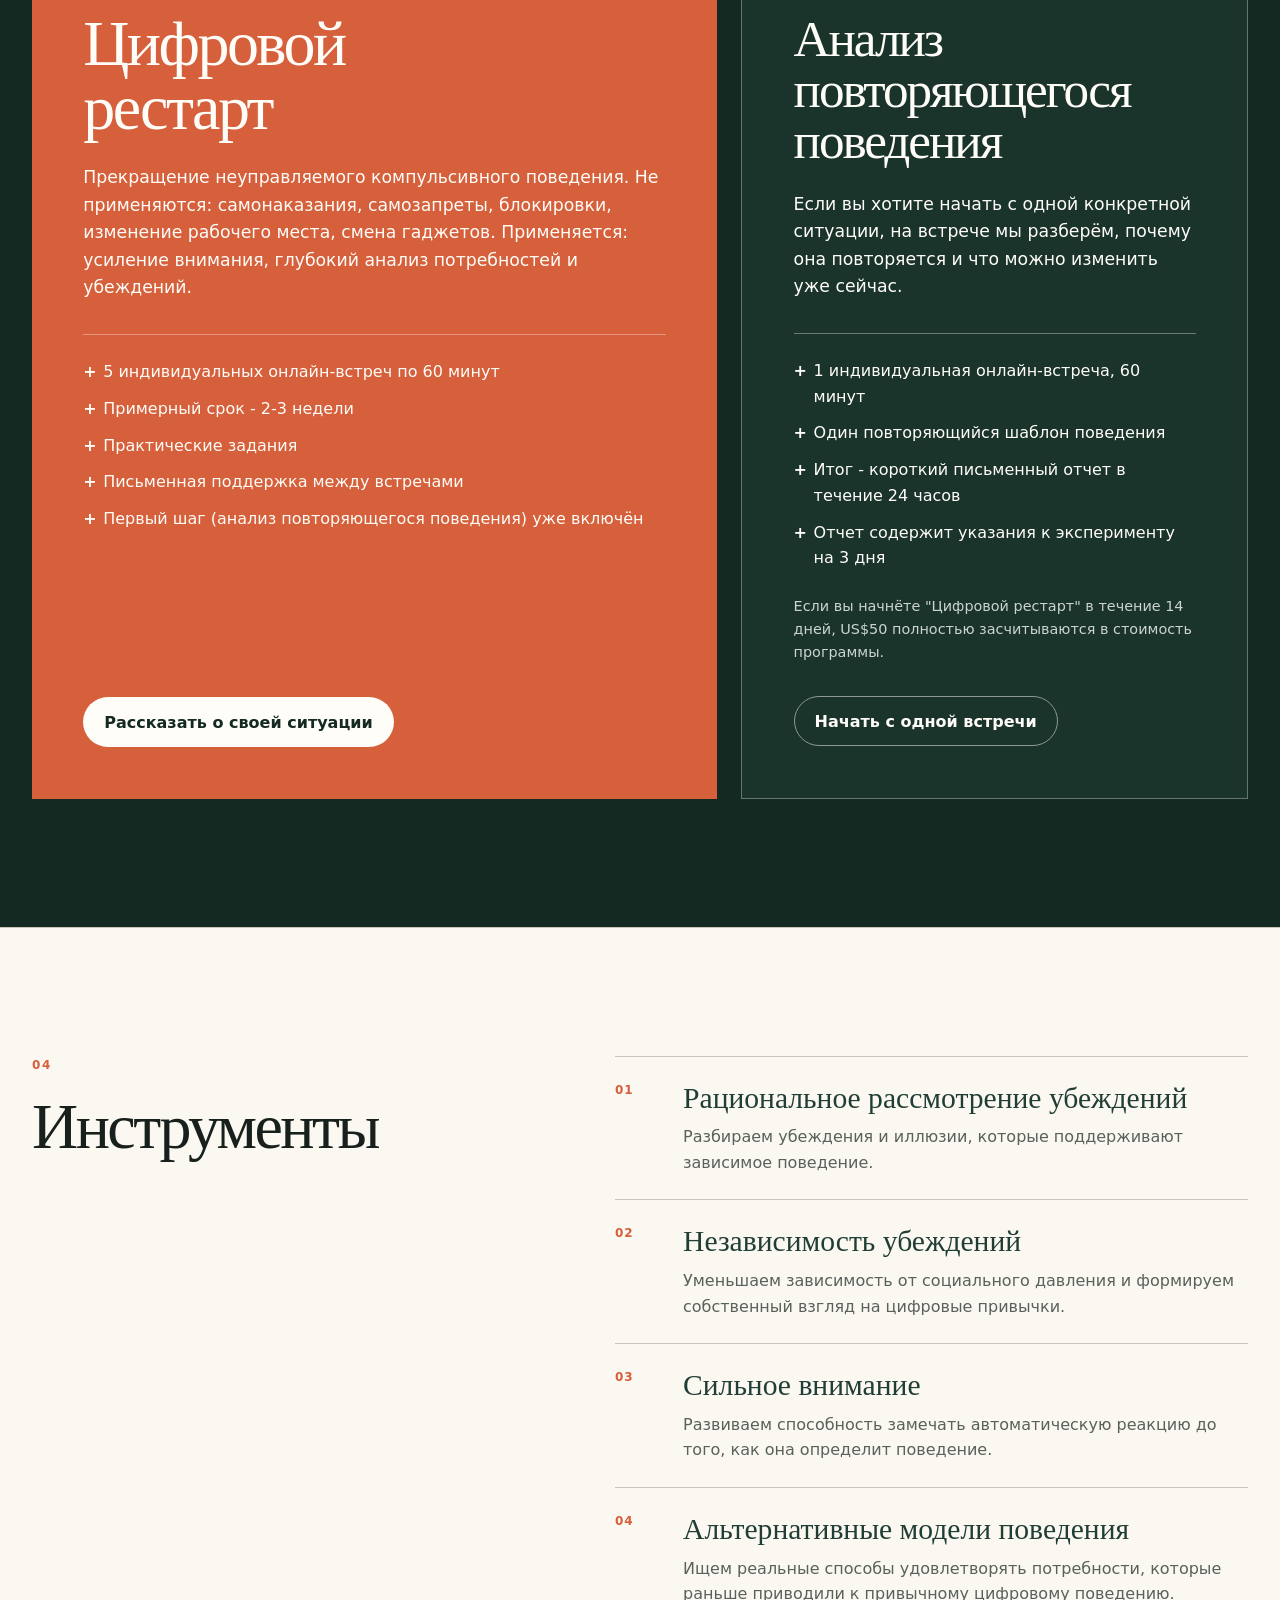
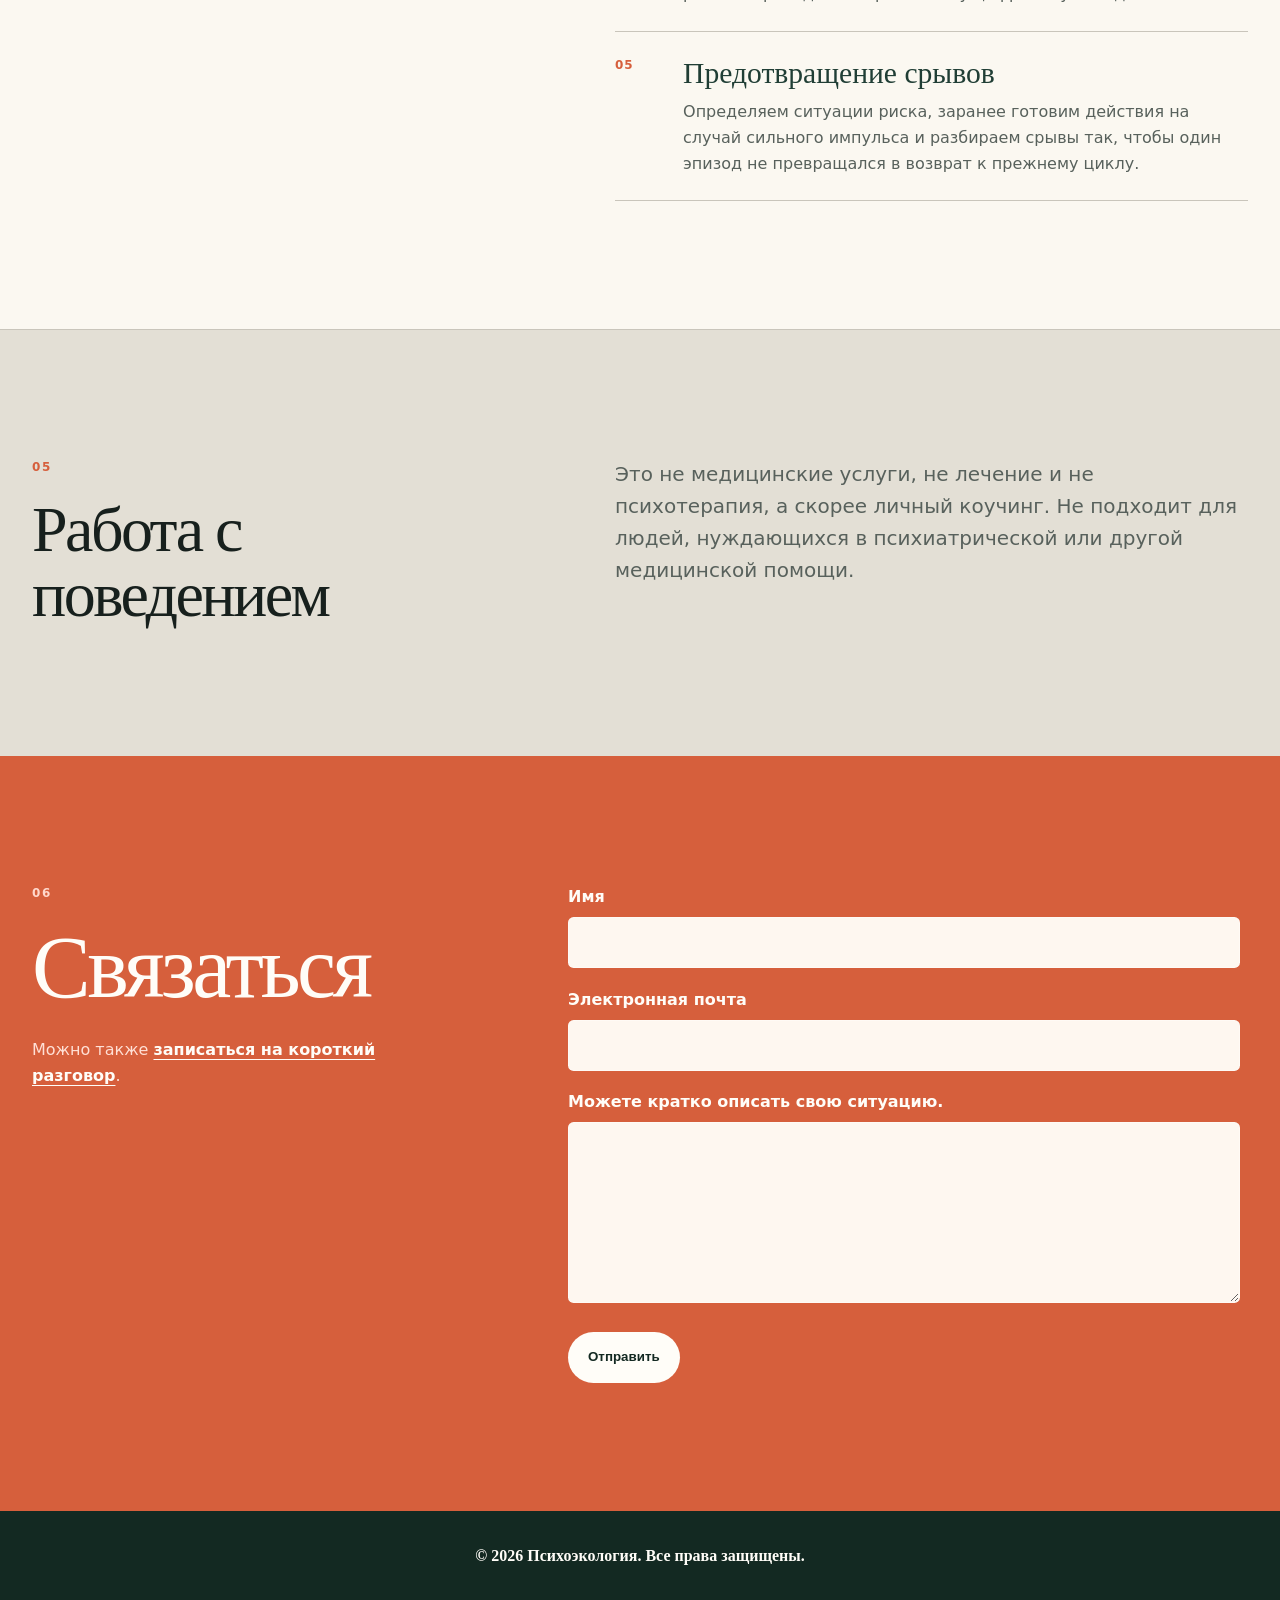
==== commit 7909f109: "Add language switcher and multilingual metadata" ====
--- a/index.html
+++ b/index.html
@@ -5,22 +5,32 @@
   <meta name="viewport" content="width=device-width, initial-scale=1">
   <meta name="description" content="Психоэкология - психологические инструменты для жизни в цифровой среде и помощь взрослым с интернет-зависимостью и компульсивными цифровыми привычками.">
   <link rel="canonical" href="https://psychoecology.com/">
+  <link rel="alternate" hreflang="ru" href="https://psychoecology.com/">
+  <link rel="alternate" hreflang="uk" href="https://psychoecology.com/uk/">
+  <link rel="alternate" hreflang="he" href="https://psychoecology.com/he/">
+  <link rel="alternate" hreflang="x-default" href="https://psychoecology.com/">
   <link rel="icon" type="image/svg+xml" sizes="any" href="assets/favicon-v3.svg?v=3">
   <title>Психоэкология | Помощь при интернет-зависимости, цифровой зависимости</title>
   <link rel="stylesheet" href="styles.css">
+  <link rel="stylesheet" href="multilingual.css">
 </head>
 <body>
   <a class="skip-link" href="#content">Перейти к содержанию</a>
 
   <header class="site-header">
     <div class="shell header-inner">
-      <a class="wordmark" href="#top" aria-label="Psychoecology, начало страницы"><img src="assets/psychoecology-logo-v3.svg" alt="Psychoecology" style="display:block; width:auto; height:3rem;"></a>
+      <a class="wordmark" href="#top" aria-label="Psychoecology, начало страницы"><img src="assets/psychoecology-logo-v3.svg" alt="Psychoecology"></a>
       <nav aria-label="Основная навигация">
         <a href="#problem">Проблема</a>
         <a href="#offers">Программы</a>
         <a href="#approach">Инструменты</a>
       </nav>
       <a class="header-contact" href="#contact">Связаться</a>
+      <div class="language-switcher" dir="ltr" aria-label="Язык">
+        <a href="/" aria-current="page" aria-label="Русский">RU</a>
+        <a href="/uk/" aria-label="Українська">UA</a>
+        <a href="/he/" aria-label="עברית">HE</a>
+      </div>
     </div>
   </header>
 
@@ -130,41 +140,11 @@
           <h2 id="approach-title">Инструменты</h2>
         </div>
         <ol class="method-points">
-          <li>
-            <span>01</span>
-            <div>
-              <h3>Рациональное рассмотрение убеждений</h3>
-              <p>Разбираем убеждения и иллюзии, которые поддерживают зависимое поведение.</p>
-            </div>
-          </li>
-          <li>
-            <span>02</span>
-            <div>
-              <h3>Независимость убеждений</h3>
-              <p>Уменьшаем зависимость от социального давления и формируем собственный взгляд на цифровые привычки.</p>
-            </div>
-          </li>
-          <li>
-            <span>03</span>
-            <div>
-              <h3>Сильное внимание</h3>
-              <p>Развиваем способность замечать автоматическую реакцию до того, как она определит поведение.</p>
-            </div>
-          </li>
-          <li>
-            <span>04</span>
-            <div>
-              <h3>Альтернативные модели поведения</h3>
-              <p>Ищем реальные способы удовлетворять потребности, которые раньше приводили к привычному цифровому поведению.</p>
-            </div>
-          </li>
-          <li>
-            <span>05</span>
-            <div>
-              <h3>Предотвращение срывов</h3>
-              <p>Определяем ситуации риска, заранее готовим действия на случай сильного импульса и разбираем срывы так, чтобы один эпизод не превращался в возврат к прежнему циклу.</p>
-            </div>
-          </li>
+          <li><span>01</span><div><h3>Рациональное рассмотрение убеждений</h3><p>Разбираем убеждения и иллюзии, которые поддерживают зависимое поведение.</p></div></li>
+          <li><span>02</span><div><h3>Независимость убеждений</h3><p>Уменьшаем зависимость от социального давления и формируем собственный взгляд на цифровые привычки.</p></div></li>
+          <li><span>03</span><div><h3>Сильное внимание</h3><p>Развиваем способность замечать автоматическую реакцию до того, как она определит поведение.</p></div></li>
+          <li><span>04</span><div><h3>Альтернативные модели поведения</h3><p>Ищем реальные способы удовлетворять потребности, которые раньше приводили к привычному цифровому поведению.</p></div></li>
+          <li><span>05</span><div><h3>Предотвращение срывов</h3><p>Определяем ситуации риска, заранее готовим действия на случай сильного импульса и разбираем срывы так, чтобы один эпизод не превращался в возврат к прежнему циклу.</p></div></li>
         </ol>
       </div>
     </section>
@@ -197,7 +177,7 @@
         </div>
         <div>
           <form class="contact-form" action="https://formspree.io/f/xdeonpbv" method="post">
-            <input type="hidden" name="_subject" value="Новое сообщение с psychoecology.com">
+            <input type="hidden" name="_subject" value="Новое сообщение с psychoecology.com (RU)">
             <input type="hidden" name="_next" value="https://psychoecology.com/?sent=1#contact">
 
             <div class="form-field">
@@ -234,4 +214,4 @@
     }
   </script>
 </body>
-</html>+</html>
--- a/multilingual.css
+++ b/multilingual.css
@@ -0,0 +1,116 @@
+.language-switcher {
+  display: flex;
+  align-items: center;
+  gap: 0.2rem;
+  padding: 0.2rem;
+  border: 1px solid var(--line);
+  border-radius: 999px;
+  background: rgb(255 253 248 / 72%);
+  flex: 0 0 auto;
+}
+
+.language-switcher a {
+  min-width: 2.15rem;
+  padding: 0.35rem 0.5rem;
+  border-radius: 999px;
+  color: var(--muted);
+  font-size: 0.72rem;
+  font-weight: 800;
+  line-height: 1;
+  text-align: center;
+  text-decoration: none;
+}
+
+.language-switcher a:hover,
+.language-switcher a:focus-visible {
+  color: var(--signal);
+}
+
+.language-switcher a[aria-current="page"] {
+  background: var(--forest);
+  color: var(--white);
+}
+
+.wordmark img {
+  display: block;
+  width: auto;
+  height: 3rem;
+}
+
+[dir="rtl"] body {
+  text-align: right;
+}
+
+[dir="rtl"] .wordmark {
+  margin-right: 0;
+  margin-left: auto;
+}
+
+[dir="rtl"] .header-contact {
+  padding-left: 0;
+  border-left: 0;
+  padding-right: 1.5rem;
+  border-right: 1px solid var(--line);
+}
+
+[dir="rtl"] .pull-line {
+  padding-left: 0;
+  border-left: 0;
+  padding-right: 1.5rem;
+  border-right: 4px solid var(--signal);
+}
+
+[dir="rtl"] .offer li {
+  padding-left: 0;
+  padding-right: 1.25rem;
+}
+
+[dir="rtl"] .offer li::before {
+  left: auto;
+  right: 0;
+}
+
+[dir="rtl"] .form-success {
+  border-left: 0;
+  border-right: 4px solid var(--forest-dark);
+}
+
+[dir="rtl"] .form-field input,
+[dir="rtl"] .form-field textarea {
+  direction: rtl;
+  text-align: right;
+}
+
+[lang="he"] h1,
+[lang="he"] h2,
+[lang="he"] h3,
+[lang="he"] .opening,
+[lang="he"] .price,
+[lang="he"] .footer-inner p:first-child {
+  font-family: "Noto Serif Hebrew", "Times New Roman", serif;
+}
+
+@media (max-width: 44rem) {
+  .header-inner {
+    gap: 0.7rem;
+  }
+
+  .wordmark img {
+    height: 2.25rem;
+  }
+
+  .language-switcher a {
+    min-width: 1.85rem;
+    padding: 0.3rem 0.38rem;
+    font-size: 0.68rem;
+  }
+
+  .header-contact {
+    font-size: 0.78rem;
+  }
+
+  [dir="rtl"] .header-contact {
+    padding-right: 0;
+    border-right: 0;
+  }
+}
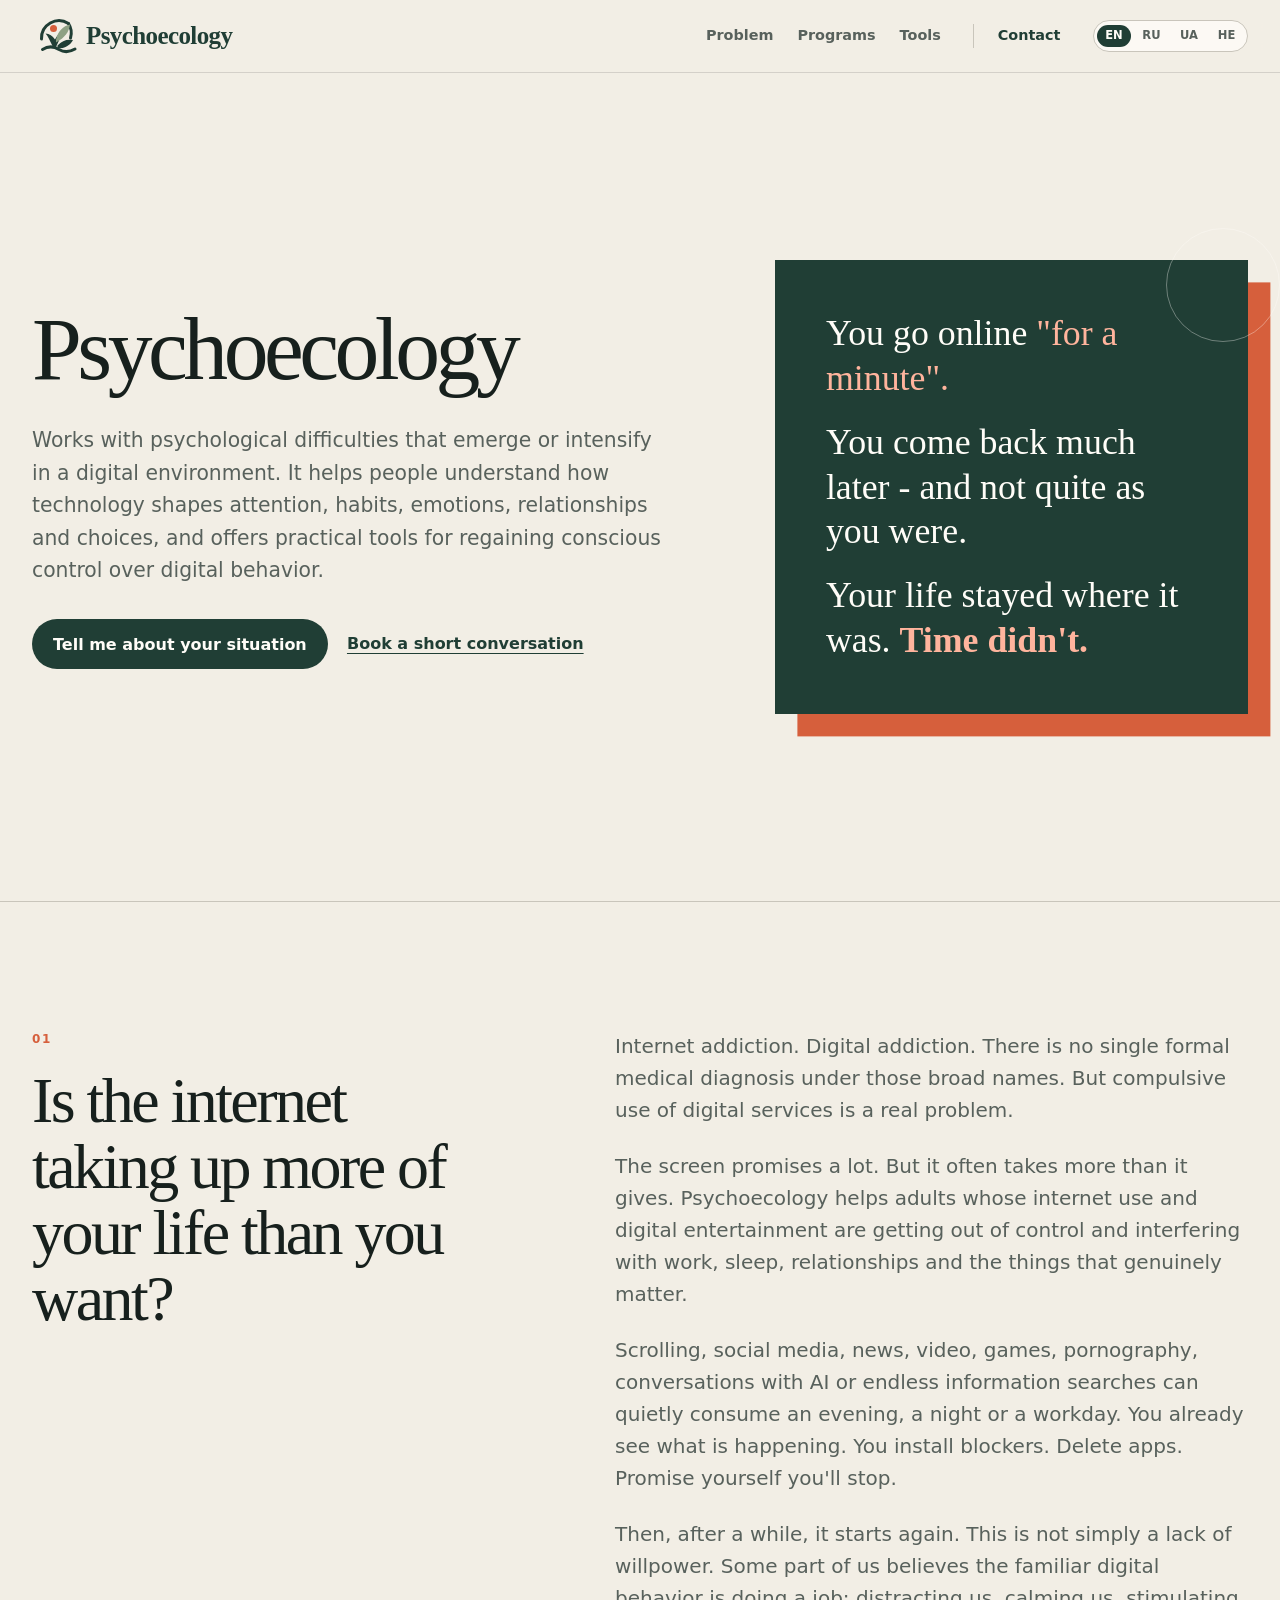
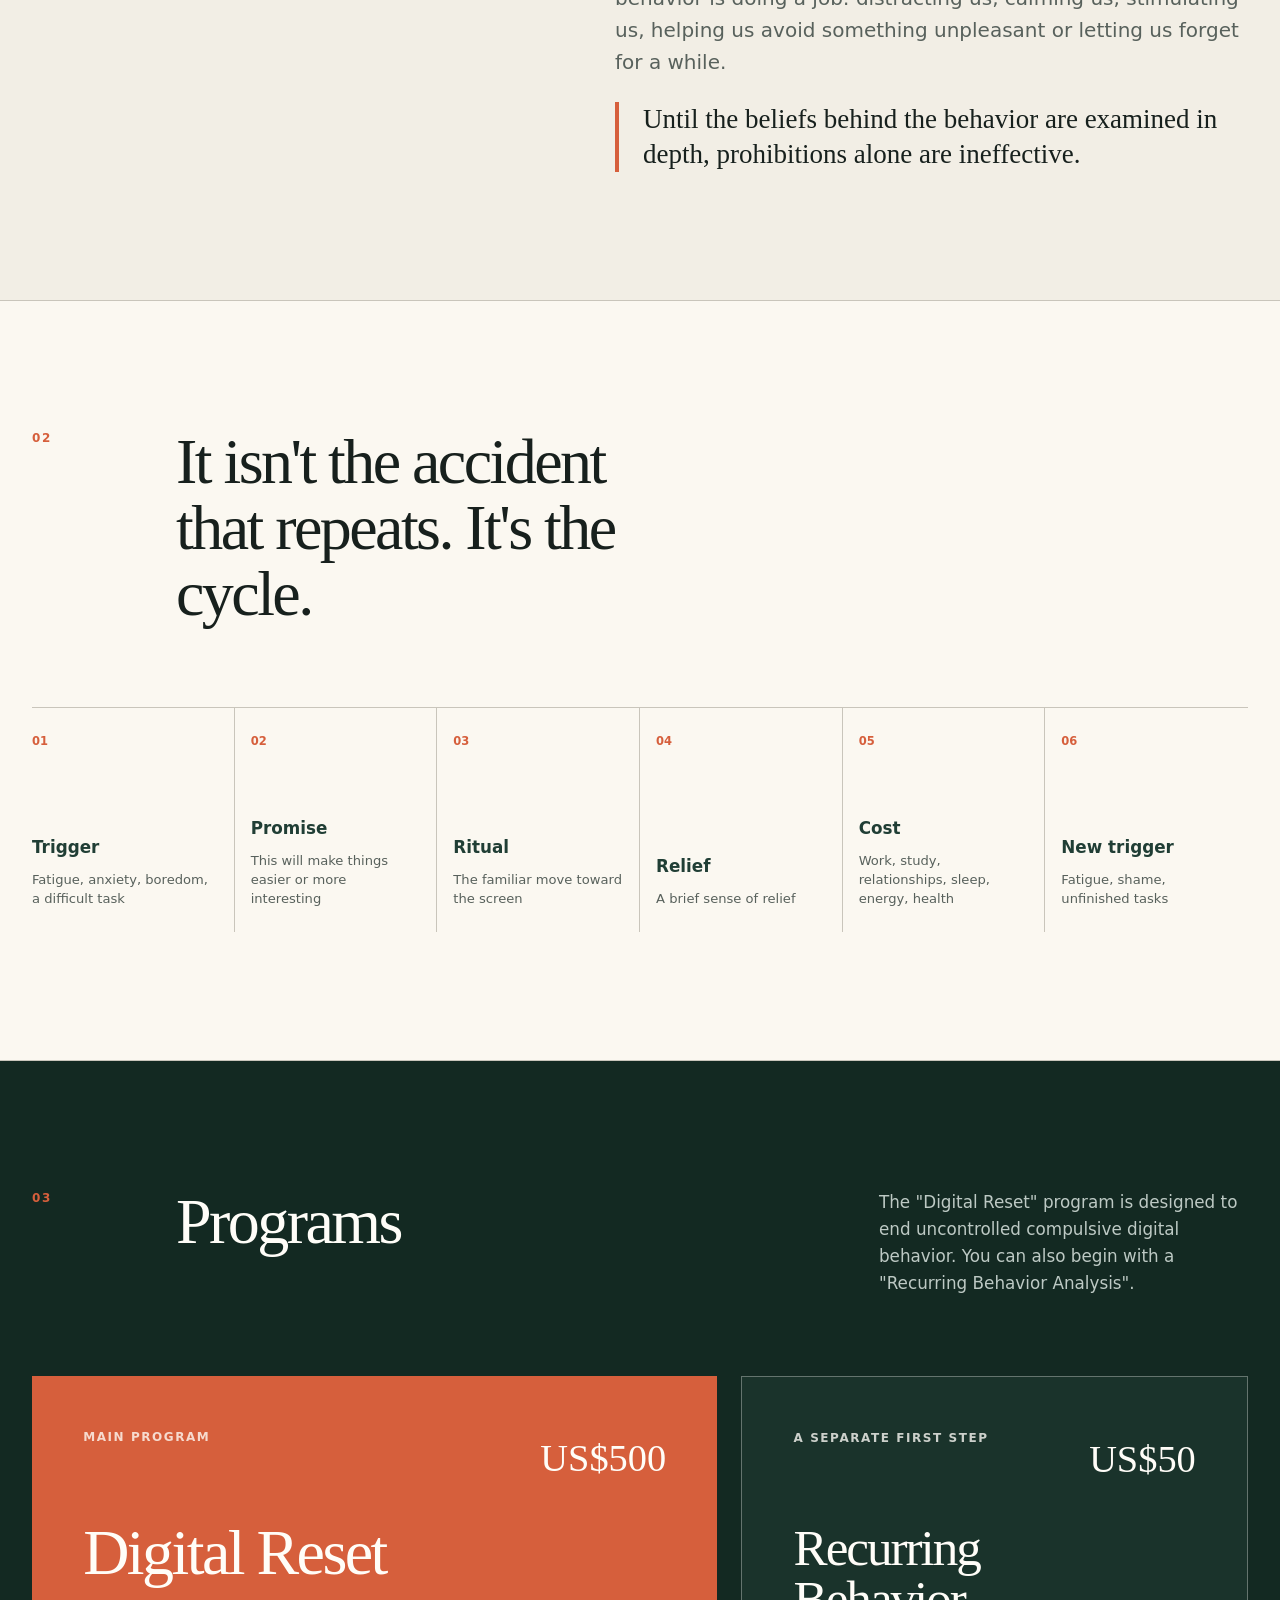
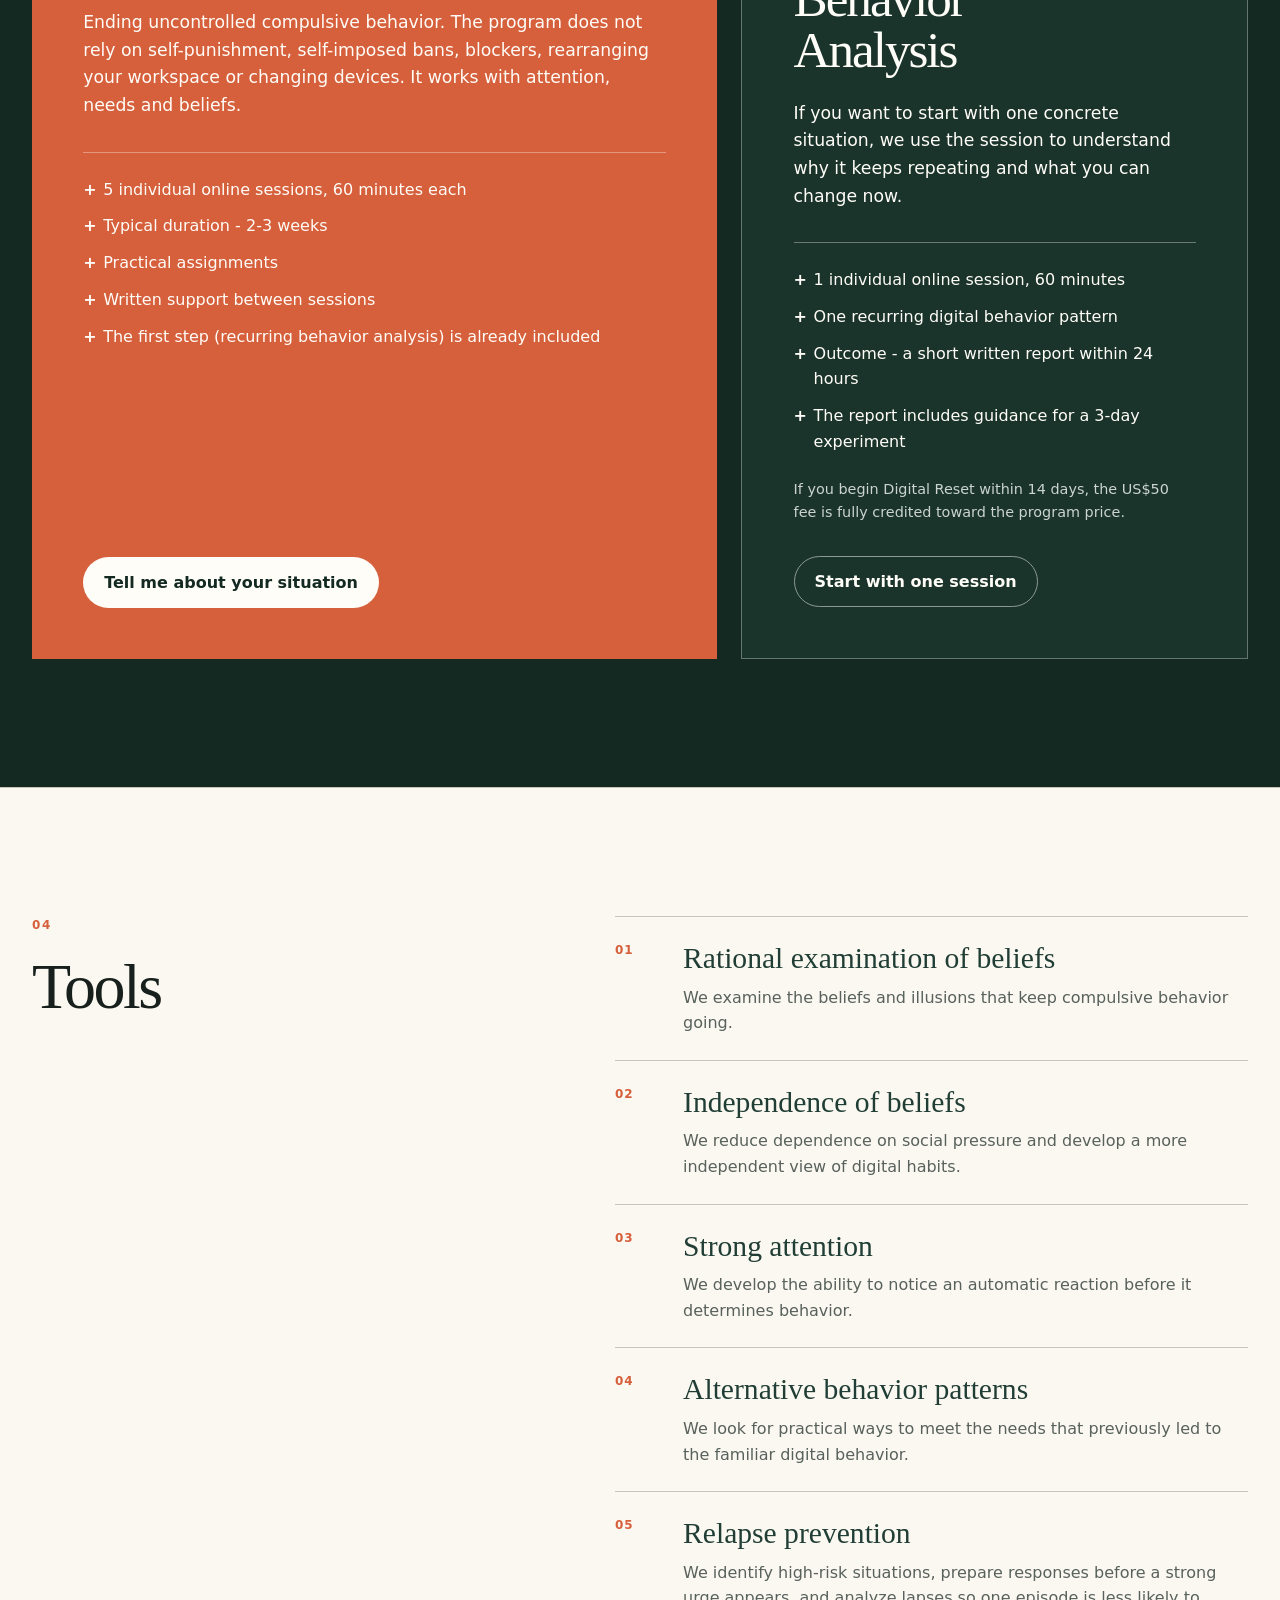
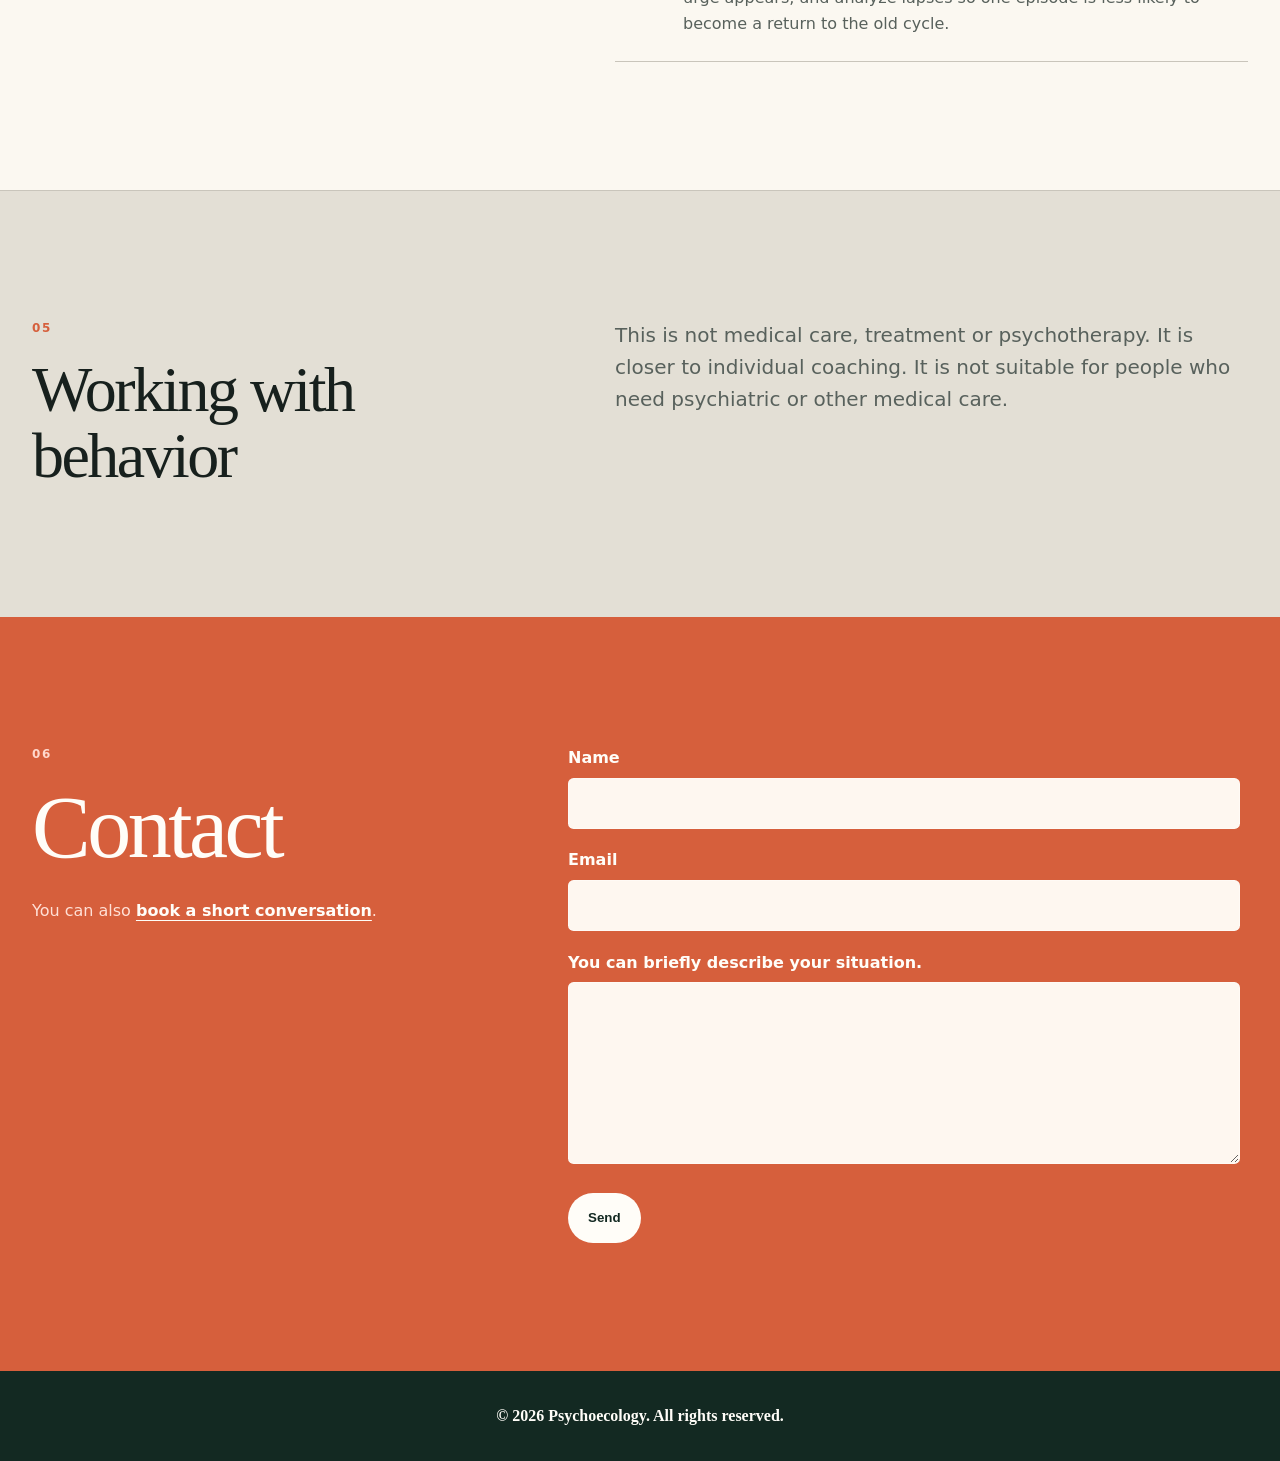
==== commit b97df096: "Make English the default homepage" ====
--- a/index.html
+++ b/index.html
@@ -1,33 +1,35 @@
 <!doctype html>
-<html lang="ru">
+<html lang="en">
 <head>
   <meta charset="utf-8">
   <meta name="viewport" content="width=device-width, initial-scale=1">
-  <meta name="description" content="Психоэкология - психологические инструменты для жизни в цифровой среде и помощь взрослым с интернет-зависимостью и компульсивными цифровыми привычками.">
+  <meta name="description" content="Psychoecology - practical tools for living in a digital environment and help for adults struggling with compulsive internet and digital use.">
   <link rel="canonical" href="https://psychoecology.com/">
-  <link rel="alternate" hreflang="ru" href="https://psychoecology.com/">
+  <link rel="alternate" hreflang="en" href="https://psychoecology.com/">
+  <link rel="alternate" hreflang="ru" href="https://psychoecology.com/ru/">
   <link rel="alternate" hreflang="uk" href="https://psychoecology.com/uk/">
   <link rel="alternate" hreflang="he" href="https://psychoecology.com/he/">
   <link rel="alternate" hreflang="x-default" href="https://psychoecology.com/">
   <link rel="icon" type="image/svg+xml" sizes="any" href="assets/favicon-v3.svg?v=3">
-  <title>Психоэкология | Помощь при интернет-зависимости, цифровой зависимости</title>
+  <title>Psychoecology | Help with problematic internet and digital use</title>
   <link rel="stylesheet" href="styles.css">
   <link rel="stylesheet" href="multilingual.css">
 </head>
 <body>
-  <a class="skip-link" href="#content">Перейти к содержанию</a>
+  <a class="skip-link" href="#content">Skip to content</a>
 
   <header class="site-header">
     <div class="shell header-inner">
-      <a class="wordmark" href="#top" aria-label="Psychoecology, начало страницы"><img src="assets/psychoecology-logo-v3.svg" alt="Psychoecology"></a>
-      <nav aria-label="Основная навигация">
-        <a href="#problem">Проблема</a>
-        <a href="#offers">Программы</a>
-        <a href="#approach">Инструменты</a>
+      <a class="wordmark" href="#top" aria-label="Psychoecology, start of page"><img src="assets/psychoecology-logo-v3.svg" alt="Psychoecology"></a>
+      <nav aria-label="Main navigation">
+        <a href="#problem">Problem</a>
+        <a href="#offers">Programs</a>
+        <a href="#approach">Tools</a>
       </nav>
-      <a class="header-contact" href="#contact">Связаться</a>
-      <div class="language-switcher" dir="ltr" aria-label="Язык">
-        <a href="/" aria-current="page" aria-label="Русский">RU</a>
+      <a class="header-contact" href="#contact">Contact</a>
+      <div class="language-switcher" dir="ltr" aria-label="Language">
+        <a href="/" aria-current="page" aria-label="English">EN</a>
+        <a href="/ru/" aria-label="Русский">RU</a>
         <a href="/uk/" aria-label="Українська">UA</a>
         <a href="/he/" aria-label="עברית">HE</a>
       </div>
@@ -38,18 +40,18 @@
     <section class="hero" id="top" aria-labelledby="page-title">
       <div class="shell hero-grid">
         <div class="hero-copy">
-          <h1 id="page-title">Психоэкология</h1>
-          <p class="hero-lead">Занимается психологическими трудностями, которые возникают или усиливаются под влиянием современных цифровых технологий. Она помогает понять, как технологии меняют внимание, привычки, эмоции, отношения и представление о себе, и даёт людям практические инструменты для адаптации и возвращения осознанного контроля.</p>
+          <h1 id="page-title">Psychoecology</h1>
+          <p class="hero-lead">Works with psychological difficulties that emerge or intensify in a digital environment. It helps people understand how technology shapes attention, habits, emotions, relationships and choices, and offers practical tools for regaining conscious control over digital behavior.</p>
           <div class="hero-actions">
-            <a class="button button-primary" href="#contact">Рассказать о своей ситуации</a>
-            <a class="text-link" href="https://calendly.com/psychoecology/20min" target="_blank" rel="noopener noreferrer">Записаться на короткий разговор</a>
+            <a class="button button-primary" href="#contact">Tell me about your situation</a>
+            <a class="text-link" href="https://calendly.com/psychoecology/20min" target="_blank" rel="noopener noreferrer">Book a short conversation</a>
           </div>
         </div>
 
         <blockquote class="opening">
-          <p>Вы заходите в интернет <span>"на минутку".</span></p>
-          <p>Возвращаетесь не совсем Вы и совсем не через минутку.</p>
-          <p>Ваша жизнь осталась на месте. <strong>Время - нет.</strong></p>
+          <p>You go online <span>"for a minute".</span></p>
+          <p>You come back much later - and not quite as you were.</p>
+          <p>Your life stayed where it was. <strong>Time didn't.</strong></p>
         </blockquote>
       </div>
     </section>
@@ -58,14 +60,14 @@
       <div class="shell split">
         <div>
           <p class="section-number">01</p>
-          <h2 id="problem-title">Интернет занимает в вашей жизни больше места, чем вы хотите?</h2>
+          <h2 id="problem-title">Is the internet taking up more of your life than you want?</h2>
         </div>
         <div class="body-copy">
-          <p>Интернет-зависимость, цифровая зависимость. В официальной медицине такого диагноза еще нет. Но сама проблема компульсивного использования цифровых сервисов существует.</p>
-          <p>Экран перед нами обещает очень многое. Но часто забирает больше, чем даёт. Психоэкология предлагает помощь взрослым людям, у которых интернет и цифровые развлечения выходят из-под контроля и мешают работать, спать, быть рядом с близкими и делать то, что действительно важно.</p>
-          <p>Скроллинг, социальные сети, новости, видео, игры, порно, общение с ИИ или бесконечный поиск информации могут незаметно занять вечер, ночь, рабочий день. Вы уже понимаете, что происходит. Ставите блокировки. Удаляете приложения. Обещаете себе остановиться.</p>
-          <p>Но спустя некоторое время всё начинается снова. Дело не в слабых волевых качествах. Что-то в нас верит, что привычное цифровое поведение выполняет определенную работу: отвлекает, успокаивает, возбуждает, помогает избежать неприятного или ненадолго забыться.</p>
-          <p class="pull-line">Пока убеждения глубоко не проанализированы, запреты не эффективны.</p>
+          <p>Internet addiction. Digital addiction. There is no single formal medical diagnosis under those broad names. But compulsive use of digital services is a real problem.</p>
+          <p>The screen promises a lot. But it often takes more than it gives. Psychoecology helps adults whose internet use and digital entertainment are getting out of control and interfering with work, sleep, relationships and the things that genuinely matter.</p>
+          <p>Scrolling, social media, news, video, games, pornography, conversations with AI or endless information searches can quietly consume an evening, a night or a workday. You already see what is happening. You install blockers. Delete apps. Promise yourself you'll stop.</p>
+          <p>Then, after a while, it starts again. This is not simply a lack of willpower. Some part of us believes the familiar digital behavior is doing a job: distracting us, calming us, stimulating us, helping us avoid something unpleasant or letting us forget for a while.</p>
+          <p class="pull-line">Until the beliefs behind the behavior are examined in depth, prohibitions alone are ineffective.</p>
         </div>
       </div>
     </section>
@@ -74,15 +76,15 @@
       <div class="shell">
         <div class="section-heading">
           <p class="section-number">02</p>
-          <h2 id="loop-title">Повторяется не случайность. Повторяется цикл.</h2>
-        </div>
-        <ol class="loop" aria-label="Цикл цифрового поведения">
-          <li><span>01</span><strong>Триггер</strong><small>Усталость, тревога, скука, трудная задача</small></li>
-          <li><span>02</span><strong>Обещание</strong><small>Сейчас станет легче или интереснее</small></li>
-          <li><span>03</span><strong>Ритуал</strong><small>Знакомое движение к экрану</small></li>
-          <li><span>04</span><strong>Передышка</strong><small>Краткое облегчение</small></li>
-          <li><span>05</span><strong>Цена</strong><small>Работа, учёба, отношения, сон, силы, здоровье</small></li>
-          <li><span>06</span><strong>Новый триггер</strong><small>Усталость, стыд, незавершённые дела</small></li>
+          <h2 id="loop-title">It isn't the accident that repeats. It's the cycle.</h2>
+        </div>
+        <ol class="loop" aria-label="Digital behavior cycle">
+          <li><span>01</span><strong>Trigger</strong><small>Fatigue, anxiety, boredom, a difficult task</small></li>
+          <li><span>02</span><strong>Promise</strong><small>This will make things easier or more interesting</small></li>
+          <li><span>03</span><strong>Ritual</strong><small>The familiar move toward the screen</small></li>
+          <li><span>04</span><strong>Relief</strong><small>A brief sense of relief</small></li>
+          <li><span>05</span><strong>Cost</strong><small>Work, study, relationships, sleep, energy, health</small></li>
+          <li><span>06</span><strong>New trigger</strong><small>Fatigue, shame, unfinished tasks</small></li>
         </ol>
       </div>
     </section>
@@ -91,43 +93,43 @@
       <div class="shell">
         <div class="section-heading narrow-heading">
           <p class="section-number">03</p>
-          <h2 id="offers-title">Программы</h2>
-          <p>Программа "Цифровой рестарт" предназначена для избавления от неконтролируемого компульсивного поведения. Но можно начать с "Анализа повторяющегося поведения".</p>
+          <h2 id="offers-title">Programs</h2>
+          <p>The "Digital Reset" program is designed to end uncontrolled compulsive digital behavior. You can also begin with a "Recurring Behavior Analysis".</p>
         </div>
 
         <div class="offer-grid">
           <article class="offer offer-primary">
             <div class="offer-topline">
-              <p class="offer-label">Основная программа</p>
+              <p class="offer-label">Main program</p>
               <p class="price">US$500</p>
             </div>
-            <h3>Цифровой рестарт</h3>
-            <p class="offer-intro">Прекращение неуправляемого компульсивного поведения. Не применяются: самонаказания, самозапреты, блокировки, изменение рабочего места, смена гаджетов. Применяется: усиление внимания, глубокий анализ потребностей и убеждений.</p>
+            <h3>Digital Reset</h3>
+            <p class="offer-intro">Ending uncontrolled compulsive behavior. The program does not rely on self-punishment, self-imposed bans, blockers, rearranging your workspace or changing devices. It works with attention, needs and beliefs.</p>
             <ul>
-              <li>5 индивидуальных онлайн-встреч по 60 минут</li>
-              <li>Примерный срок - 2-3 недели</li>
-              <li>Практические задания</li>
-              <li>Письменная поддержка между встречами</li>
-              <li>Первый шаг (анализ повторяющегося поведения) уже включён</li>
+              <li>5 individual online sessions, 60 minutes each</li>
+              <li>Typical duration - 2-3 weeks</li>
+              <li>Practical assignments</li>
+              <li>Written support between sessions</li>
+              <li>The first step (recurring behavior analysis) is already included</li>
             </ul>
-            <a class="button button-light" href="#contact">Рассказать о своей ситуации</a>
+            <a class="button button-light" href="#contact">Tell me about your situation</a>
           </article>
 
           <article class="offer offer-secondary">
             <div class="offer-topline">
-              <p class="offer-label">Отдельный первый шаг</p>
+              <p class="offer-label">A separate first step</p>
               <p class="price">US$50</p>
             </div>
-            <h3>Анализ повторяющегося поведения</h3>
-            <p class="offer-intro">Если вы хотите начать с одной конкретной ситуации, на встрече мы разберём, почему она повторяется и что можно изменить уже сейчас.</p>
+            <h3>Recurring Behavior Analysis</h3>
+            <p class="offer-intro">If you want to start with one concrete situation, we use the session to understand why it keeps repeating and what you can change now.</p>
             <ul>
-              <li>1 индивидуальная онлайн-встреча, 60 минут</li>
-              <li>Один повторяющийся шаблон поведения</li>
-              <li>Итог - короткий письменный отчет в течение 24 часов</li>
-              <li>Отчет содержит указания к эксперименту на 3 дня</li>
+              <li>1 individual online session, 60 minutes</li>
+              <li>One recurring digital behavior pattern</li>
+              <li>Outcome - a short written report within 24 hours</li>
+              <li>The report includes guidance for a 3-day experiment</li>
             </ul>
-            <p class="credit">Если вы начнёте "Цифровой рестарт" в течение 14 дней, US$50 полностью засчитываются в стоимость программы.</p>
-            <a class="button button-outline" href="#contact">Начать с одной встречи</a>
+            <p class="credit">If you begin Digital Reset within 14 days, the US$50 fee is fully credited toward the program price.</p>
+            <a class="button button-outline" href="#contact">Start with one session</a>
           </article>
         </div>
       </div>
@@ -137,14 +139,14 @@
       <div class="shell split">
         <div>
           <p class="section-number">04</p>
-          <h2 id="approach-title">Инструменты</h2>
+          <h2 id="approach-title">Tools</h2>
         </div>
         <ol class="method-points">
-          <li><span>01</span><div><h3>Рациональное рассмотрение убеждений</h3><p>Разбираем убеждения и иллюзии, которые поддерживают зависимое поведение.</p></div></li>
-          <li><span>02</span><div><h3>Независимость убеждений</h3><p>Уменьшаем зависимость от социального давления и формируем собственный взгляд на цифровые привычки.</p></div></li>
-          <li><span>03</span><div><h3>Сильное внимание</h3><p>Развиваем способность замечать автоматическую реакцию до того, как она определит поведение.</p></div></li>
-          <li><span>04</span><div><h3>Альтернативные модели поведения</h3><p>Ищем реальные способы удовлетворять потребности, которые раньше приводили к привычному цифровому поведению.</p></div></li>
-          <li><span>05</span><div><h3>Предотвращение срывов</h3><p>Определяем ситуации риска, заранее готовим действия на случай сильного импульса и разбираем срывы так, чтобы один эпизод не превращался в возврат к прежнему циклу.</p></div></li>
+          <li><span>01</span><div><h3>Rational examination of beliefs</h3><p>We examine the beliefs and illusions that keep compulsive behavior going.</p></div></li>
+          <li><span>02</span><div><h3>Independence of beliefs</h3><p>We reduce dependence on social pressure and develop a more independent view of digital habits.</p></div></li>
+          <li><span>03</span><div><h3>Strong attention</h3><p>We develop the ability to notice an automatic reaction before it determines behavior.</p></div></li>
+          <li><span>04</span><div><h3>Alternative behavior patterns</h3><p>We look for practical ways to meet the needs that previously led to the familiar digital behavior.</p></div></li>
+          <li><span>05</span><div><h3>Relapse prevention</h3><p>We identify high-risk situations, prepare responses before a strong urge appears, and analyze lapses so one episode is less likely to become a return to the old cycle.</p></div></li>
         </ol>
       </div>
     </section>
@@ -152,7 +154,7 @@
     <section class="section testimonials" hidden aria-labelledby="testimonials-title">
       <div class="shell">
         <p class="section-number">05</p>
-        <h2 id="testimonials-title">Отзывы</h2>
+        <h2 id="testimonials-title">Testimonials</h2>
       </div>
     </section>
 
@@ -160,10 +162,10 @@
       <div class="shell split">
         <div>
           <p class="section-number">05</p>
-          <h2 id="boundaries-title">Работа с поведением</h2>
+          <h2 id="boundaries-title">Working with behavior</h2>
         </div>
         <div class="body-copy">
-          <p>Это не медицинские услуги, не лечение и не психотерапия, а скорее личный коучинг. Не подходит для людей, нуждающихся в психиатрической или другой медицинской помощи.</p>
+          <p>This is not medical care, treatment or psychotherapy. It is closer to individual coaching. It is not suitable for people who need psychiatric or other medical care.</p>
         </div>
       </div>
     </section>
@@ -172,31 +174,31 @@
       <div class="shell contact-grid" style="gap: clamp(4rem, 10vw, 9rem);">
         <div>
           <p class="section-number light-number">06</p>
-          <h2 id="contact-title" style="font-size: clamp(3rem, 7vw, 5.5rem);">Связаться</h2>
-          <p class="contact-secondary">Можно также <a href="https://calendly.com/psychoecology/20min" target="_blank" rel="noopener noreferrer">записаться на короткий разговор</a>.</p>
+          <h2 id="contact-title" style="font-size: clamp(3rem, 7vw, 5.5rem);">Contact</h2>
+          <p class="contact-secondary">You can also <a href="https://calendly.com/psychoecology/20min" target="_blank" rel="noopener noreferrer">book a short conversation</a>.</p>
         </div>
         <div>
           <form class="contact-form" action="https://formspree.io/f/xdeonpbv" method="post">
-            <input type="hidden" name="_subject" value="Новое сообщение с psychoecology.com (RU)">
+            <input type="hidden" name="_subject" value="New message from psychoecology.com (EN)">
             <input type="hidden" name="_next" value="https://psychoecology.com/?sent=1#contact">
 
             <div class="form-field">
-              <label for="name">Имя</label>
+              <label for="name">Name</label>
               <input id="name" name="name" type="text" autocomplete="name" required>
             </div>
 
             <div class="form-field">
-              <label for="email">Электронная почта</label>
+              <label for="email">Email</label>
               <input id="email" name="email" type="email" autocomplete="email" required>
             </div>
 
             <div class="form-field">
-              <label for="message">Можете кратко описать свою ситуацию.</label>
+              <label for="message">You can briefly describe your situation.</label>
               <textarea id="message" name="message" rows="6" required></textarea>
             </div>
 
-            <button class="button button-light" type="submit">Отправить</button>
-            <p class="form-success" id="form-success" role="status" hidden>Сообщение отправлено. Спасибо.</p>
+            <button class="button button-light" type="submit">Send</button>
+            <p class="form-success" id="form-success" role="status" hidden>Message sent. Thank you.</p>
           </form>
         </div>
       </div>
@@ -205,7 +207,7 @@
 
   <footer>
     <div class="shell footer-inner" style="justify-content: center; text-align: center;">
-      <p>© 2026 Психоэкология. Все права защищены.</p>
+      <p>© 2026 Psychoecology. All rights reserved.</p>
     </div>
   </footer>
   <script>
@@ -214,4 +216,4 @@
     }
   </script>
 </body>
-</html>
+</html>
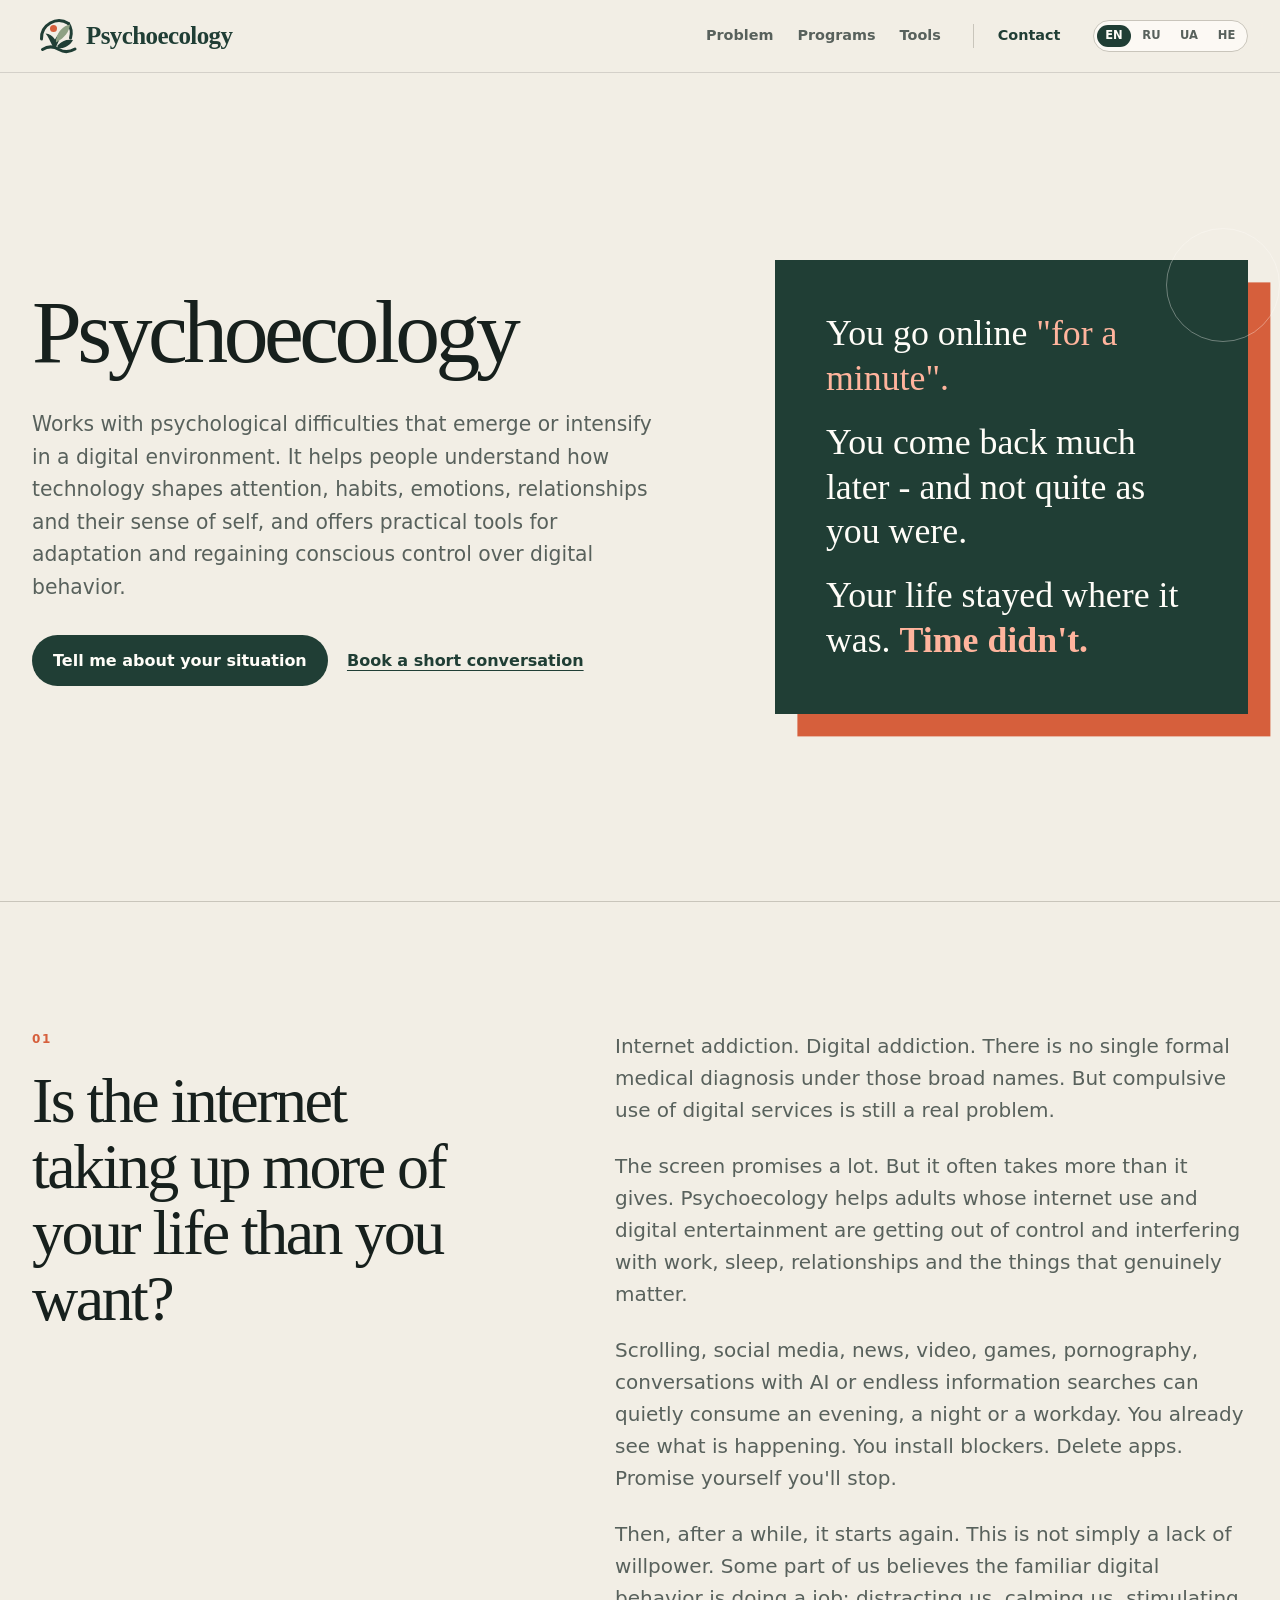
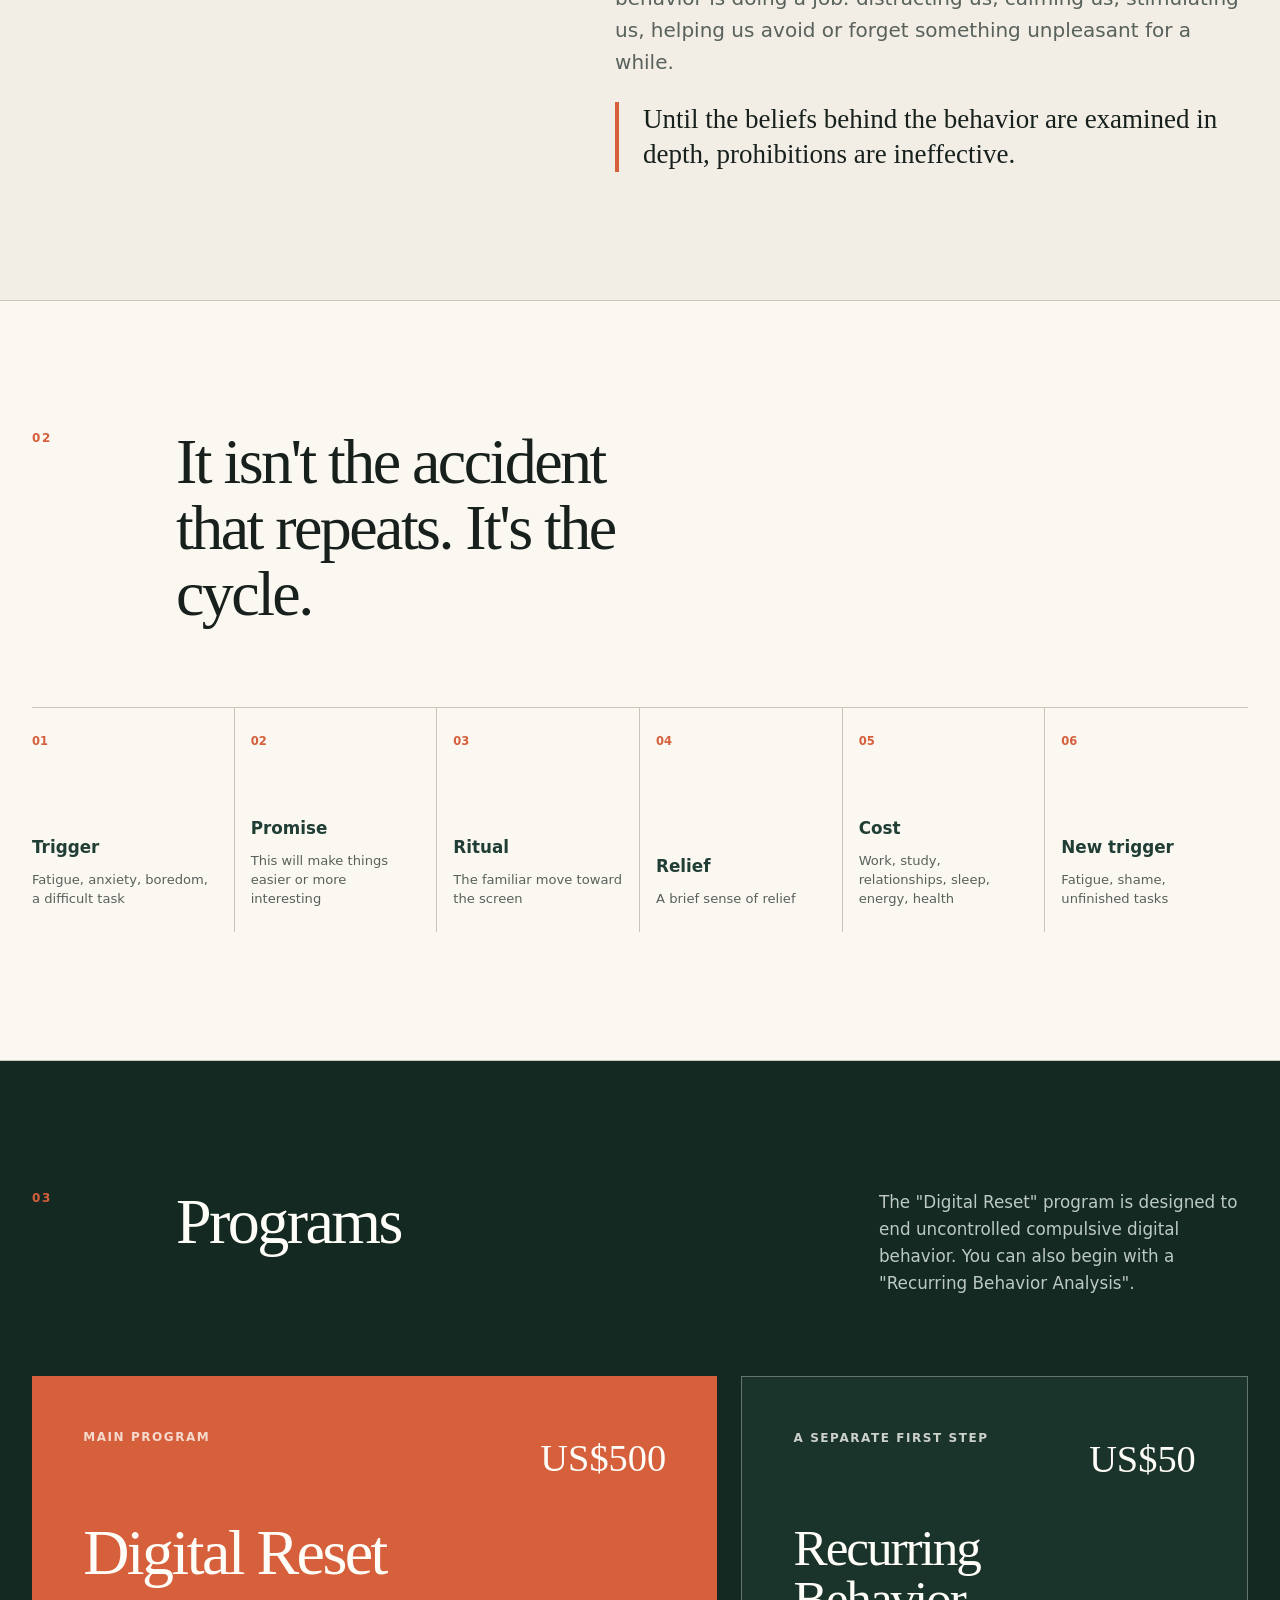
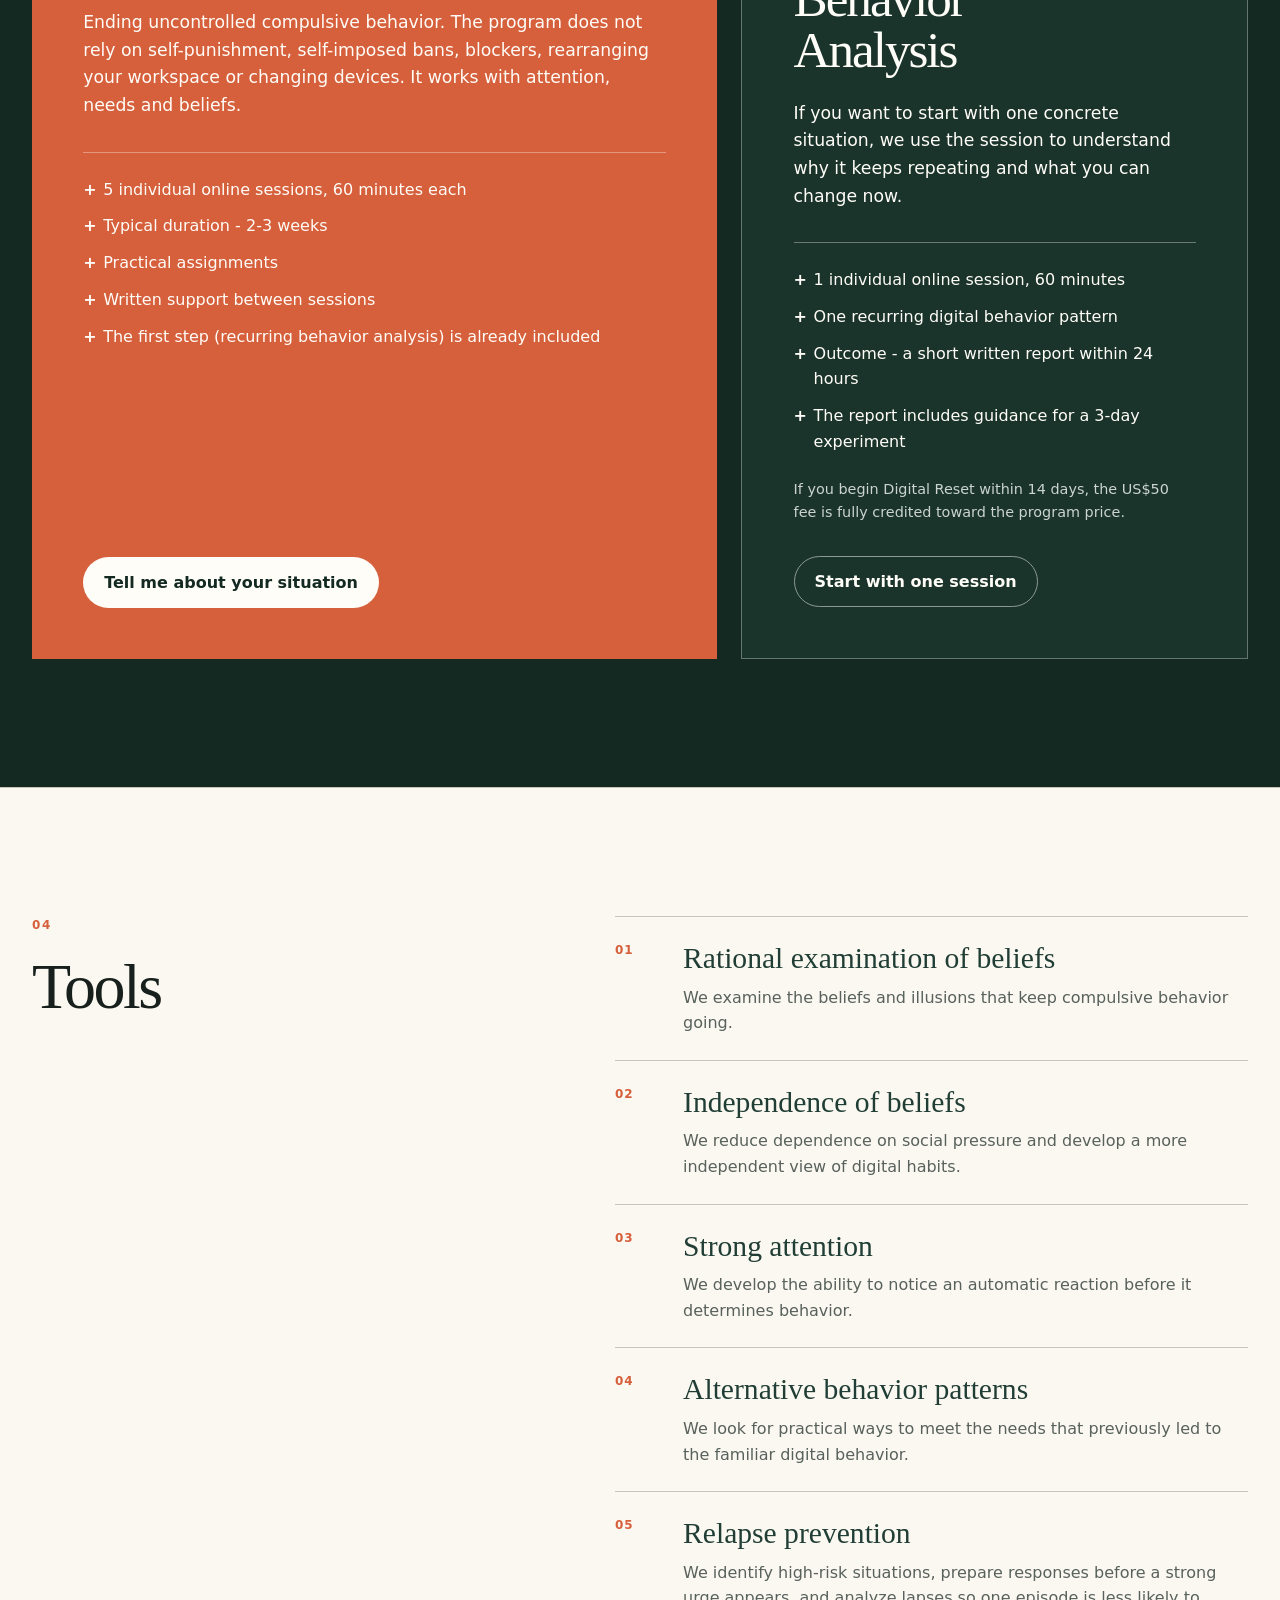
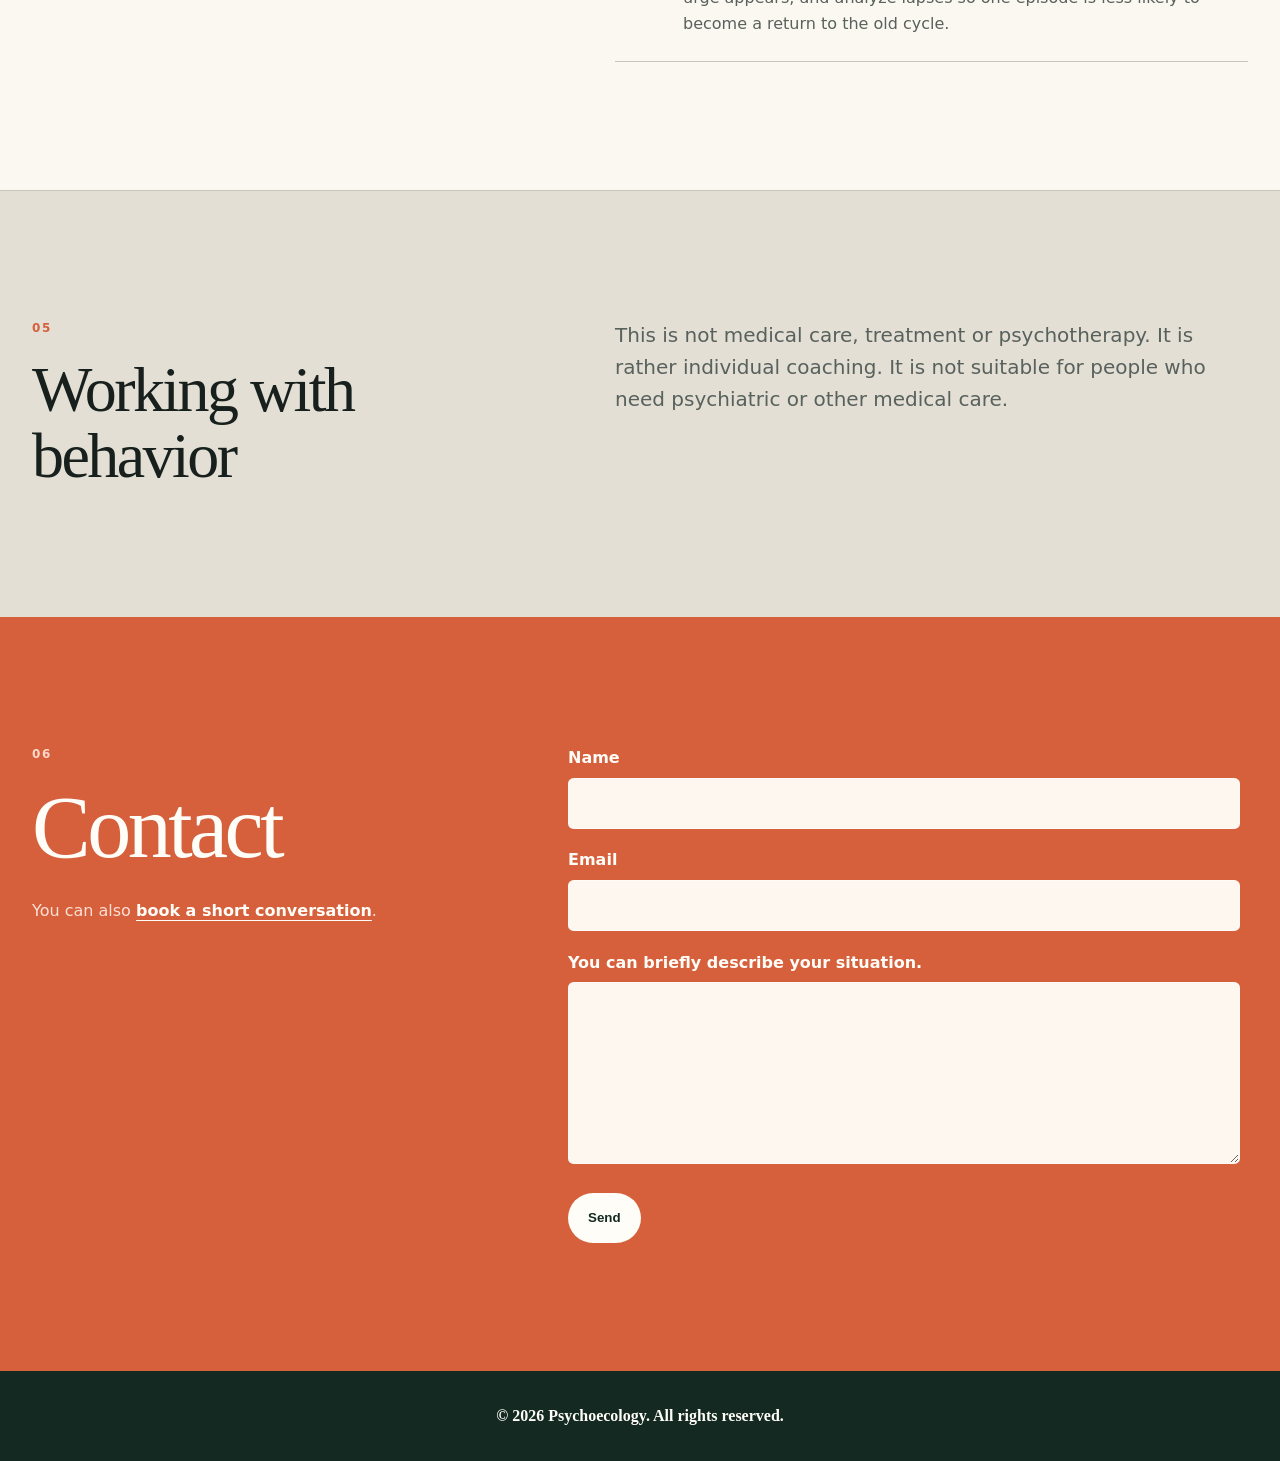
==== commit 1415c3bd: "Refine English Psychoecology wording" ====
--- a/index.html
+++ b/index.html
@@ -41,7 +41,7 @@
       <div class="shell hero-grid">
         <div class="hero-copy">
           <h1 id="page-title">Psychoecology</h1>
-          <p class="hero-lead">Works with psychological difficulties that emerge or intensify in a digital environment. It helps people understand how technology shapes attention, habits, emotions, relationships and choices, and offers practical tools for regaining conscious control over digital behavior.</p>
+          <p class="hero-lead">Works with psychological difficulties that emerge or intensify in a digital environment. It helps people understand how technology shapes attention, habits, emotions, relationships and their sense of self, and offers practical tools for adaptation and regaining conscious control over digital behavior.</p>
           <div class="hero-actions">
             <a class="button button-primary" href="#contact">Tell me about your situation</a>
             <a class="text-link" href="https://calendly.com/psychoecology/20min" target="_blank" rel="noopener noreferrer">Book a short conversation</a>
@@ -63,11 +63,11 @@
           <h2 id="problem-title">Is the internet taking up more of your life than you want?</h2>
         </div>
         <div class="body-copy">
-          <p>Internet addiction. Digital addiction. There is no single formal medical diagnosis under those broad names. But compulsive use of digital services is a real problem.</p>
+          <p>Internet addiction. Digital addiction. There is no single formal medical diagnosis under those broad names. But compulsive use of digital services is still a real problem.</p>
           <p>The screen promises a lot. But it often takes more than it gives. Psychoecology helps adults whose internet use and digital entertainment are getting out of control and interfering with work, sleep, relationships and the things that genuinely matter.</p>
           <p>Scrolling, social media, news, video, games, pornography, conversations with AI or endless information searches can quietly consume an evening, a night or a workday. You already see what is happening. You install blockers. Delete apps. Promise yourself you'll stop.</p>
-          <p>Then, after a while, it starts again. This is not simply a lack of willpower. Some part of us believes the familiar digital behavior is doing a job: distracting us, calming us, stimulating us, helping us avoid something unpleasant or letting us forget for a while.</p>
-          <p class="pull-line">Until the beliefs behind the behavior are examined in depth, prohibitions alone are ineffective.</p>
+          <p>Then, after a while, it starts again. This is not simply a lack of willpower. Some part of us believes the familiar digital behavior is doing a job: distracting us, calming us, stimulating us, helping us avoid or forget something unpleasant for a while.</p>
+          <p class="pull-line">Until the beliefs behind the behavior are examined in depth, prohibitions are ineffective.</p>
         </div>
       </div>
     </section>
@@ -165,7 +165,7 @@
           <h2 id="boundaries-title">Working with behavior</h2>
         </div>
         <div class="body-copy">
-          <p>This is not medical care, treatment or psychotherapy. It is closer to individual coaching. It is not suitable for people who need psychiatric or other medical care.</p>
+          <p>This is not medical care, treatment or psychotherapy. It is rather individual coaching. It is not suitable for people who need psychiatric or other medical care.</p>
         </div>
       </div>
     </section>
--- a/multilingual.css
+++ b/multilingual.css
@@ -92,25 +92,24 @@
 
 @media (max-width: 44rem) {
   .header-inner {
-    gap: 0.7rem;
+    gap: 0.45rem;
   }
 
   .wordmark img {
-    height: 2.25rem;
+    height: 1.9rem;
   }
 
   .language-switcher a {
-    min-width: 1.85rem;
-    padding: 0.3rem 0.38rem;
-    font-size: 0.68rem;
+    min-width: 1.65rem;
+    padding: 0.3rem 0.3rem;
+    font-size: 0.64rem;
   }
 
   .header-contact {
-    font-size: 0.78rem;
+    display: none;
   }
 
   [dir="rtl"] .header-contact {
-    padding-right: 0;
-    border-right: 0;
+    display: none;
   }
-}
+}
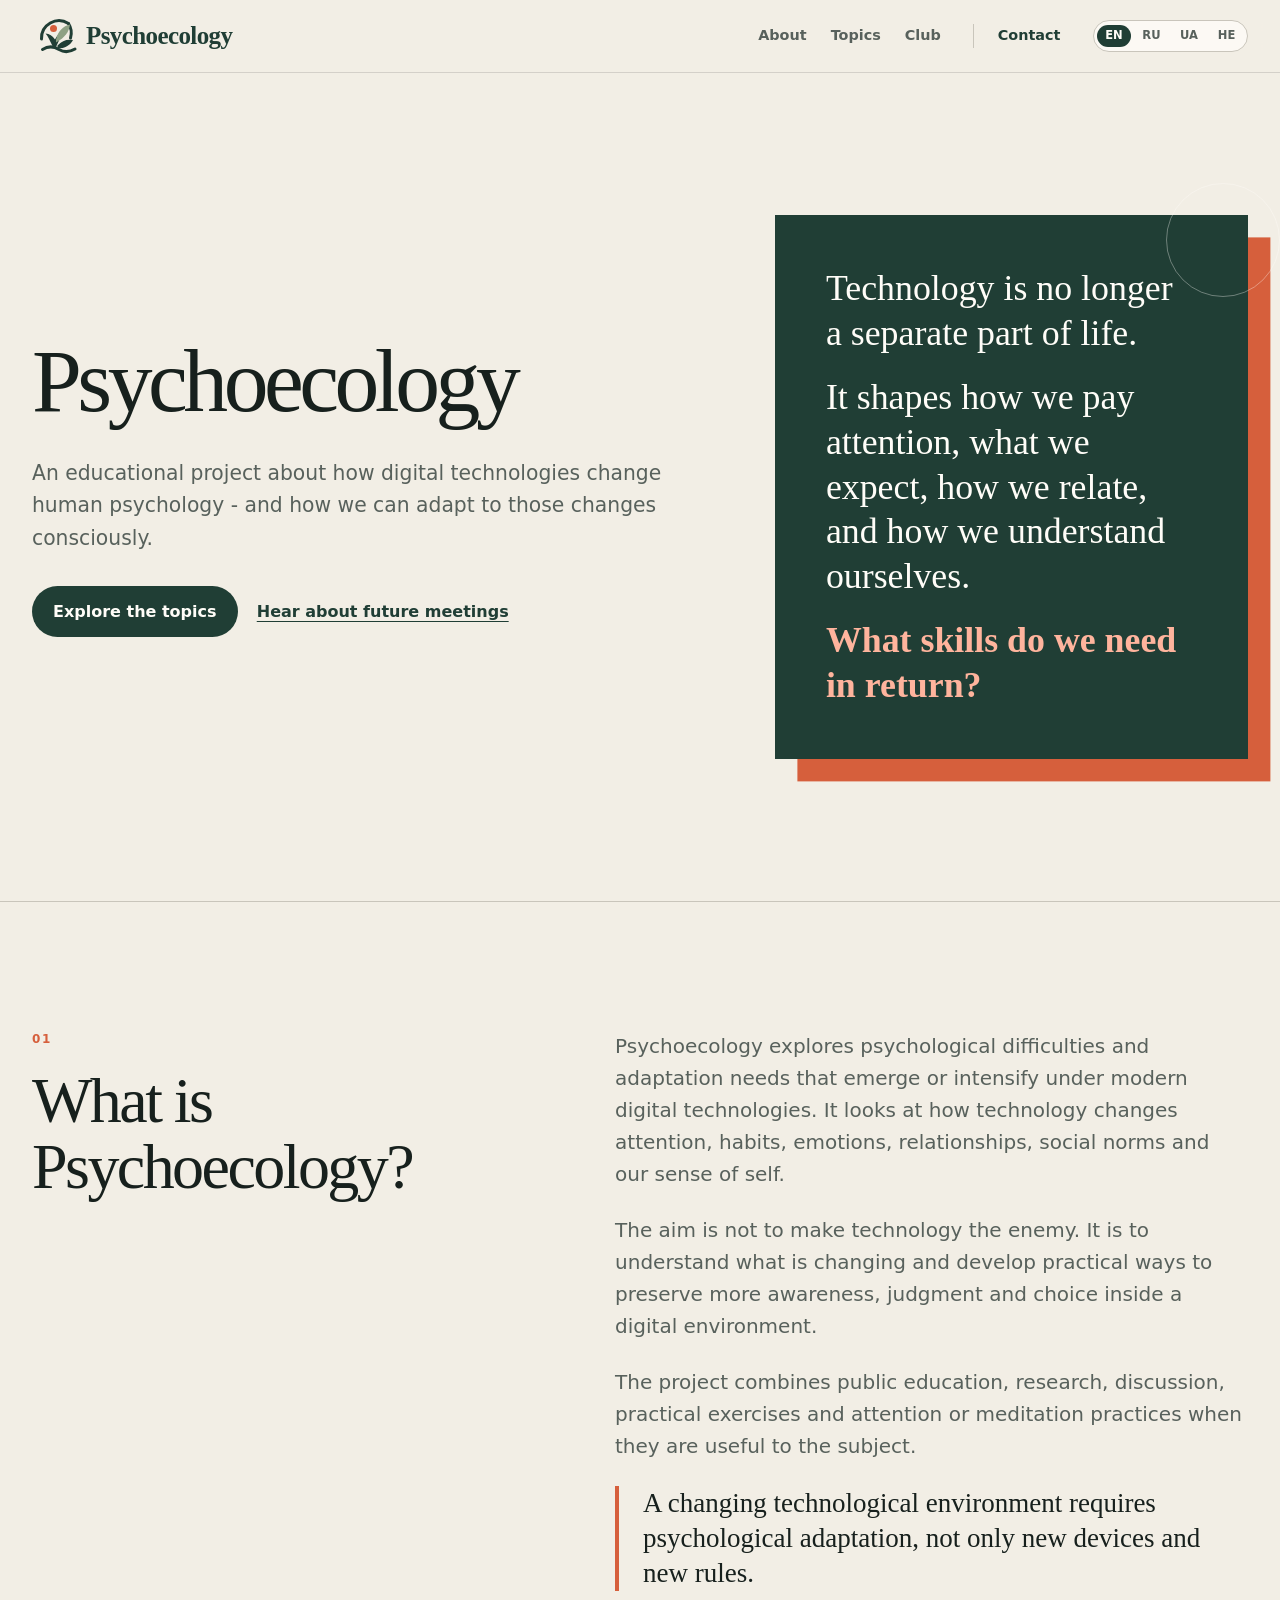
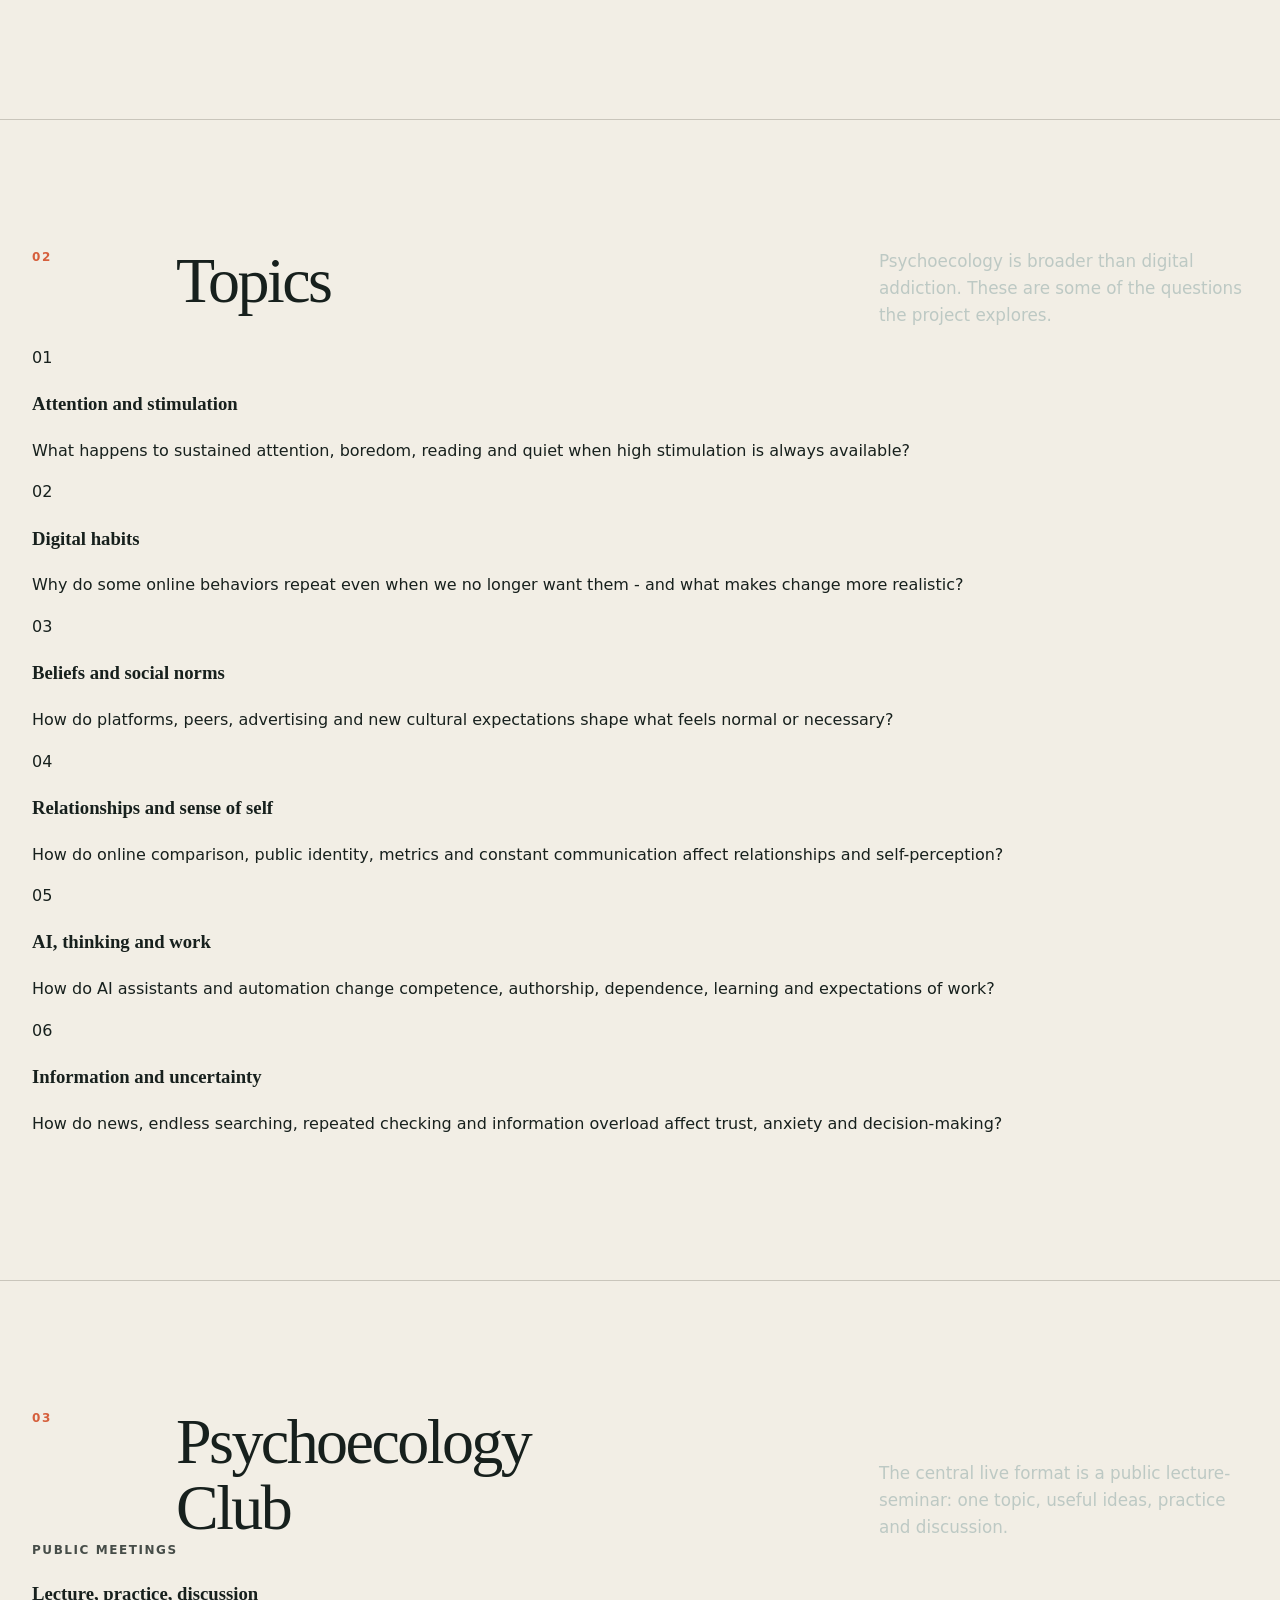
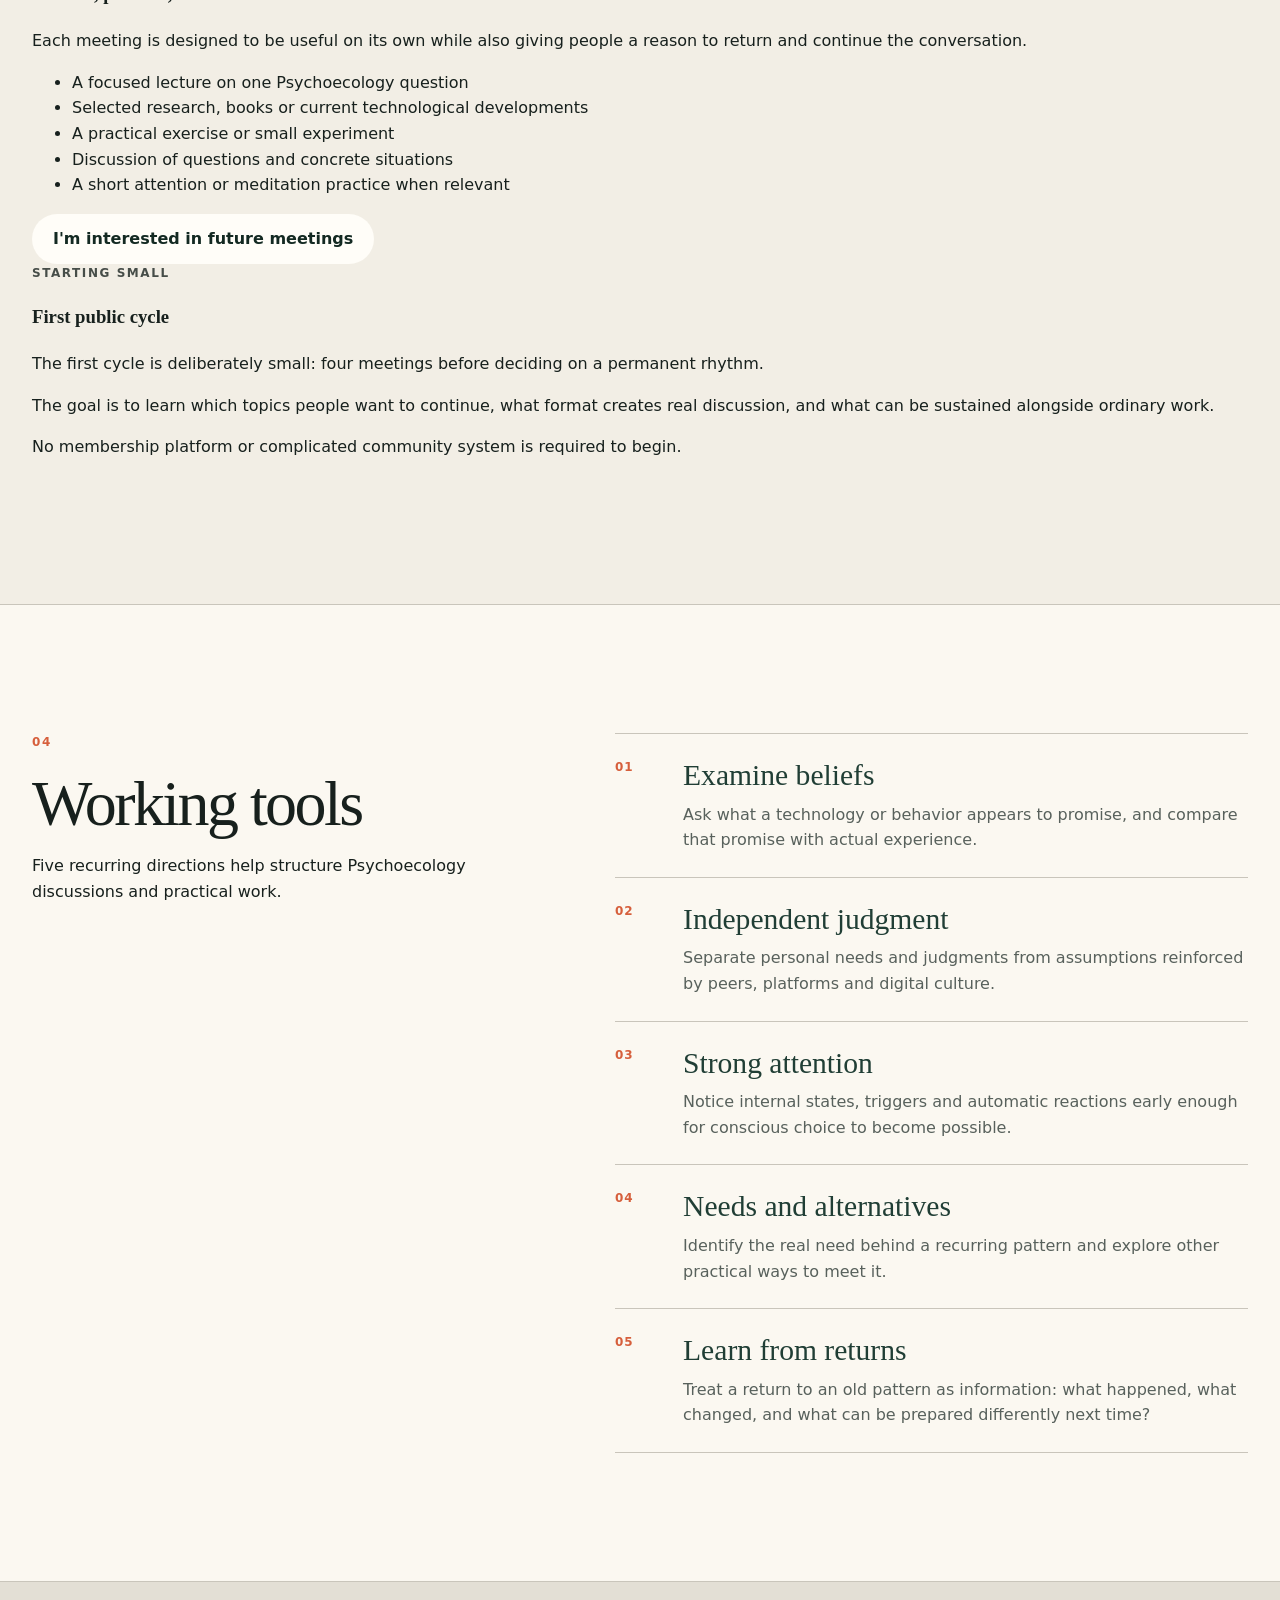
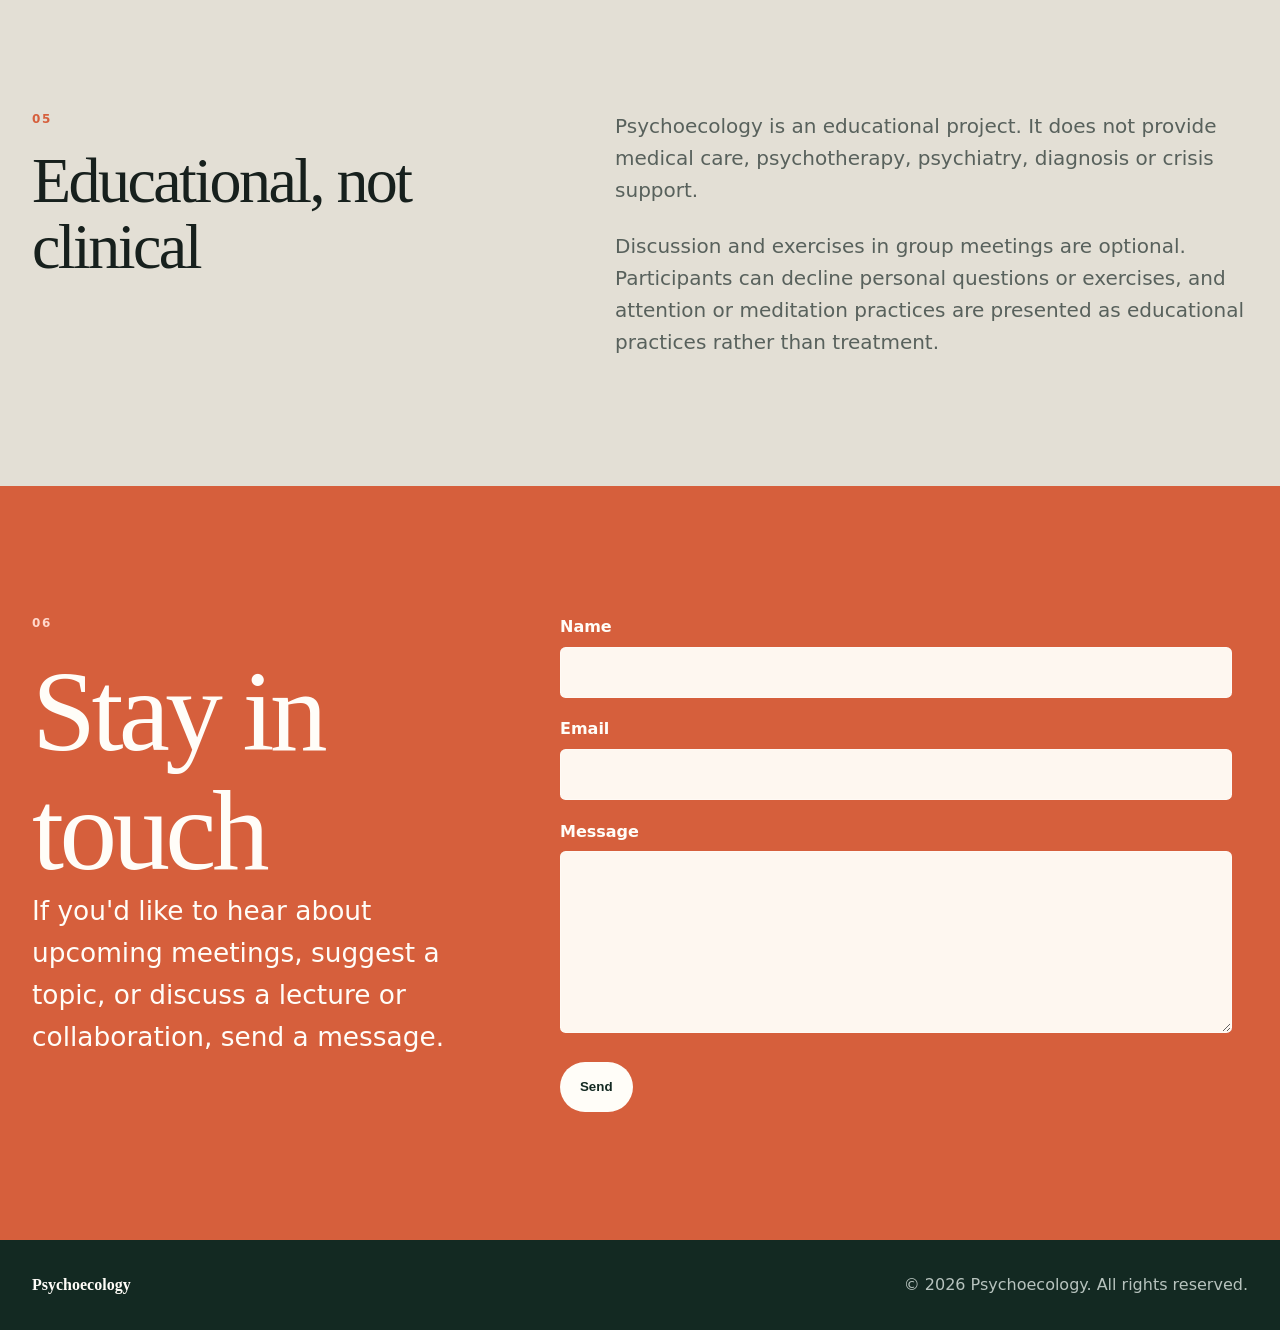
==== commit 319719f2: "Rework website around educational project vision" ====
--- a/index.html
+++ b/index.html
@@ -3,7 +3,7 @@
 <head>
   <meta charset="utf-8">
   <meta name="viewport" content="width=device-width, initial-scale=1">
-  <meta name="description" content="Psychoecology - practical tools for living in a digital environment and help for adults struggling with compulsive internet and digital use.">
+  <meta name="description" content="Psychoecology is an educational project about how digital technologies affect attention, habits, emotions, relationships and our sense of self.">
   <link rel="canonical" href="https://psychoecology.com/">
   <link rel="alternate" hreflang="en" href="https://psychoecology.com/">
   <link rel="alternate" hreflang="ru" href="https://psychoecology.com/ru/">
@@ -11,9 +11,9 @@
   <link rel="alternate" hreflang="he" href="https://psychoecology.com/he/">
   <link rel="alternate" hreflang="x-default" href="https://psychoecology.com/">
   <link rel="icon" type="image/svg+xml" sizes="any" href="assets/favicon-v3.svg?v=3">
-  <title>Psychoecology | Help with problematic internet and digital use</title>
-  <link rel="stylesheet" href="styles.css">
-  <link rel="stylesheet" href="multilingual.css">
+  <title>Psychoecology | Psychology and adaptation in the digital age</title>
+  <link rel="stylesheet" href="styles.css?v=education-1">
+  <link rel="stylesheet" href="multilingual.css?v=mobile-nav-2">
 </head>
 <body>
   <a class="skip-link" href="#content">Skip to content</a>
@@ -22,9 +22,9 @@
     <div class="shell header-inner">
       <a class="wordmark" href="#top" aria-label="Psychoecology, start of page"><img src="assets/psychoecology-logo-v3.svg" alt="Psychoecology"></a>
       <nav aria-label="Main navigation">
-        <a href="#problem">Problem</a>
-        <a href="#offers">Programs</a>
-        <a href="#approach">Tools</a>
+        <a href="#about">About</a>
+        <a href="#topics">Topics</a>
+        <a href="#club">Club</a>
       </nav>
       <a class="header-contact" href="#contact">Contact</a>
       <div class="language-switcher" dir="ltr" aria-label="Language">
@@ -41,120 +41,126 @@
       <div class="shell hero-grid">
         <div class="hero-copy">
           <h1 id="page-title">Psychoecology</h1>
-          <p class="hero-lead">Works with psychological difficulties that emerge or intensify in a digital environment. It helps people understand how technology shapes attention, habits, emotions, relationships and their sense of self, and offers practical tools for adaptation and regaining conscious control over digital behavior.</p>
+          <p class="hero-lead">An educational project about how digital technologies change human psychology - and how we can adapt to those changes consciously.</p>
           <div class="hero-actions">
-            <a class="button button-primary" href="#contact">Tell me about your situation</a>
-            <a class="text-link" href="https://calendly.com/psychoecology/20min" target="_blank" rel="noopener noreferrer">Book a short conversation</a>
+            <a class="button button-primary" href="#topics">Explore the topics</a>
+            <a class="text-link" href="#contact">Hear about future meetings</a>
           </div>
         </div>
 
         <blockquote class="opening">
-          <p>You go online <span>"for a minute".</span></p>
-          <p>You come back much later - and not quite as you were.</p>
-          <p>Your life stayed where it was. <strong>Time didn't.</strong></p>
+          <p>Technology is no longer a separate part of life.</p>
+          <p>It shapes how we pay attention, what we expect, how we relate, and how we understand ourselves.</p>
+          <p><strong>What skills do we need in return?</strong></p>
         </blockquote>
       </div>
     </section>
 
-    <section class="section recognition" id="problem" aria-labelledby="problem-title">
+    <section class="section recognition" id="about" aria-labelledby="about-title">
       <div class="shell split">
         <div>
           <p class="section-number">01</p>
-          <h2 id="problem-title">Is the internet taking up more of your life than you want?</h2>
+          <h2 id="about-title">What is Psychoecology?</h2>
         </div>
         <div class="body-copy">
-          <p>Internet addiction. Digital addiction. There is no single formal medical diagnosis under those broad names. But compulsive use of digital services is still a real problem.</p>
-          <p>The screen promises a lot. But it often takes more than it gives. Psychoecology helps adults whose internet use and digital entertainment are getting out of control and interfering with work, sleep, relationships and the things that genuinely matter.</p>
-          <p>Scrolling, social media, news, video, games, pornography, conversations with AI or endless information searches can quietly consume an evening, a night or a workday. You already see what is happening. You install blockers. Delete apps. Promise yourself you'll stop.</p>
-          <p>Then, after a while, it starts again. This is not simply a lack of willpower. Some part of us believes the familiar digital behavior is doing a job: distracting us, calming us, stimulating us, helping us avoid or forget something unpleasant for a while.</p>
-          <p class="pull-line">Until the beliefs behind the behavior are examined in depth, prohibitions are ineffective.</p>
-        </div>
-      </div>
-    </section>
-
-    <section class="section loop-section" aria-labelledby="loop-title">
+          <p>Psychoecology explores psychological difficulties and adaptation needs that emerge or intensify under modern digital technologies. It looks at how technology changes attention, habits, emotions, relationships, social norms and our sense of self.</p>
+          <p>The aim is not to make technology the enemy. It is to understand what is changing and develop practical ways to preserve more awareness, judgment and choice inside a digital environment.</p>
+          <p>The project combines public education, research, discussion, practical exercises and attention or meditation practices when they are useful to the subject.</p>
+          <p class="pull-line">A changing technological environment requires psychological adaptation, not only new devices and new rules.</p>
+        </div>
+      </div>
+    </section>
+
+    <section class="section topics-section" id="topics" aria-labelledby="topics-title">
       <div class="shell">
-        <div class="section-heading">
+        <div class="section-heading narrow-heading">
           <p class="section-number">02</p>
-          <h2 id="loop-title">It isn't the accident that repeats. It's the cycle.</h2>
-        </div>
-        <ol class="loop" aria-label="Digital behavior cycle">
-          <li><span>01</span><strong>Trigger</strong><small>Fatigue, anxiety, boredom, a difficult task</small></li>
-          <li><span>02</span><strong>Promise</strong><small>This will make things easier or more interesting</small></li>
-          <li><span>03</span><strong>Ritual</strong><small>The familiar move toward the screen</small></li>
-          <li><span>04</span><strong>Relief</strong><small>A brief sense of relief</small></li>
-          <li><span>05</span><strong>Cost</strong><small>Work, study, relationships, sleep, energy, health</small></li>
-          <li><span>06</span><strong>New trigger</strong><small>Fatigue, shame, unfinished tasks</small></li>
-        </ol>
-      </div>
-    </section>
-
-    <section class="section offers-section" id="offers" aria-labelledby="offers-title">
+          <h2 id="topics-title">Topics</h2>
+          <p>Psychoecology is broader than digital addiction. These are some of the questions the project explores.</p>
+        </div>
+        <div class="topic-grid">
+          <article class="topic-card">
+            <p class="topic-number">01</p>
+            <h3>Attention and stimulation</h3>
+            <p>What happens to sustained attention, boredom, reading and quiet when high stimulation is always available?</p>
+          </article>
+          <article class="topic-card">
+            <p class="topic-number">02</p>
+            <h3>Digital habits</h3>
+            <p>Why do some online behaviors repeat even when we no longer want them - and what makes change more realistic?</p>
+          </article>
+          <article class="topic-card">
+            <p class="topic-number">03</p>
+            <h3>Beliefs and social norms</h3>
+            <p>How do platforms, peers, advertising and new cultural expectations shape what feels normal or necessary?</p>
+          </article>
+          <article class="topic-card">
+            <p class="topic-number">04</p>
+            <h3>Relationships and sense of self</h3>
+            <p>How do online comparison, public identity, metrics and constant communication affect relationships and self-perception?</p>
+          </article>
+          <article class="topic-card">
+            <p class="topic-number">05</p>
+            <h3>AI, thinking and work</h3>
+            <p>How do AI assistants and automation change competence, authorship, dependence, learning and expectations of work?</p>
+          </article>
+          <article class="topic-card">
+            <p class="topic-number">06</p>
+            <h3>Information and uncertainty</h3>
+            <p>How do news, endless searching, repeated checking and information overload affect trust, anxiety and decision-making?</p>
+          </article>
+        </div>
+      </div>
+    </section>
+
+    <section class="section club-section" id="club" aria-labelledby="club-title">
       <div class="shell">
         <div class="section-heading narrow-heading">
           <p class="section-number">03</p>
-          <h2 id="offers-title">Programs</h2>
-          <p>The "Digital Reset" program is designed to end uncontrolled compulsive digital behavior. You can also begin with a "Recurring Behavior Analysis".</p>
-        </div>
-
-        <div class="offer-grid">
-          <article class="offer offer-primary">
-            <div class="offer-topline">
-              <p class="offer-label">Main program</p>
-              <p class="price">US$500</p>
-            </div>
-            <h3>Digital Reset</h3>
-            <p class="offer-intro">Ending uncontrolled compulsive behavior. The program does not rely on self-punishment, self-imposed bans, blockers, rearranging your workspace or changing devices. It works with attention, needs and beliefs.</p>
-            <ul>
-              <li>5 individual online sessions, 60 minutes each</li>
-              <li>Typical duration - 2-3 weeks</li>
-              <li>Practical assignments</li>
-              <li>Written support between sessions</li>
-              <li>The first step (recurring behavior analysis) is already included</li>
+          <h2 id="club-title">Psychoecology Club</h2>
+          <p>The central live format is a public lecture-seminar: one topic, useful ideas, practice and discussion.</p>
+        </div>
+
+        <div class="club-grid">
+          <article class="club-card club-main">
+            <p class="offer-label">Public meetings</p>
+            <h3>Lecture, practice, discussion</h3>
+            <p class="club-lead">Each meeting is designed to be useful on its own while also giving people a reason to return and continue the conversation.</p>
+            <ul class="format-list">
+              <li>A focused lecture on one Psychoecology question</li>
+              <li>Selected research, books or current technological developments</li>
+              <li>A practical exercise or small experiment</li>
+              <li>Discussion of questions and concrete situations</li>
+              <li>A short attention or meditation practice when relevant</li>
             </ul>
-            <a class="button button-light" href="#contact">Tell me about your situation</a>
-          </article>
-
-          <article class="offer offer-secondary">
-            <div class="offer-topline">
-              <p class="offer-label">A separate first step</p>
-              <p class="price">US$50</p>
-            </div>
-            <h3>Recurring Behavior Analysis</h3>
-            <p class="offer-intro">If you want to start with one concrete situation, we use the session to understand why it keeps repeating and what you can change now.</p>
-            <ul>
-              <li>1 individual online session, 60 minutes</li>
-              <li>One recurring digital behavior pattern</li>
-              <li>Outcome - a short written report within 24 hours</li>
-              <li>The report includes guidance for a 3-day experiment</li>
-            </ul>
-            <p class="credit">If you begin Digital Reset within 14 days, the US$50 fee is fully credited toward the program price.</p>
-            <a class="button button-outline" href="#contact">Start with one session</a>
-          </article>
-        </div>
-      </div>
-    </section>
-
-    <section class="section approach" id="approach" aria-labelledby="approach-title">
+            <a class="button button-light" href="#contact">I'm interested in future meetings</a>
+          </article>
+
+          <article class="club-card club-detail">
+            <p class="offer-label">Starting small</p>
+            <h3>First public cycle</h3>
+            <p>The first cycle is deliberately small: four meetings before deciding on a permanent rhythm.</p>
+            <p>The goal is to learn which topics people want to continue, what format creates real discussion, and what can be sustained alongside ordinary work.</p>
+            <p class="club-note">No membership platform or complicated community system is required to begin.</p>
+          </article>
+        </div>
+      </div>
+    </section>
+
+    <section class="section approach" id="tools" aria-labelledby="tools-title">
       <div class="shell split">
         <div>
           <p class="section-number">04</p>
-          <h2 id="approach-title">Tools</h2>
+          <h2 id="tools-title">Working tools</h2>
+          <p class="section-side-note">Five recurring directions help structure Psychoecology discussions and practical work.</p>
         </div>
         <ol class="method-points">
-          <li><span>01</span><div><h3>Rational examination of beliefs</h3><p>We examine the beliefs and illusions that keep compulsive behavior going.</p></div></li>
-          <li><span>02</span><div><h3>Independence of beliefs</h3><p>We reduce dependence on social pressure and develop a more independent view of digital habits.</p></div></li>
-          <li><span>03</span><div><h3>Strong attention</h3><p>We develop the ability to notice an automatic reaction before it determines behavior.</p></div></li>
-          <li><span>04</span><div><h3>Alternative behavior patterns</h3><p>We look for practical ways to meet the needs that previously led to the familiar digital behavior.</p></div></li>
-          <li><span>05</span><div><h3>Relapse prevention</h3><p>We identify high-risk situations, prepare responses before a strong urge appears, and analyze lapses so one episode is less likely to become a return to the old cycle.</p></div></li>
+          <li><span>01</span><div><h3>Examine beliefs</h3><p>Ask what a technology or behavior appears to promise, and compare that promise with actual experience.</p></div></li>
+          <li><span>02</span><div><h3>Independent judgment</h3><p>Separate personal needs and judgments from assumptions reinforced by peers, platforms and digital culture.</p></div></li>
+          <li><span>03</span><div><h3>Strong attention</h3><p>Notice internal states, triggers and automatic reactions early enough for conscious choice to become possible.</p></div></li>
+          <li><span>04</span><div><h3>Needs and alternatives</h3><p>Identify the real need behind a recurring pattern and explore other practical ways to meet it.</p></div></li>
+          <li><span>05</span><div><h3>Learn from returns</h3><p>Treat a return to an old pattern as information: what happened, what changed, and what can be prepared differently next time?</p></div></li>
         </ol>
-      </div>
-    </section>
-
-    <section class="section testimonials" hidden aria-labelledby="testimonials-title">
-      <div class="shell">
-        <p class="section-number">05</p>
-        <h2 id="testimonials-title">Testimonials</h2>
       </div>
     </section>
 
@@ -162,20 +168,21 @@
       <div class="shell split">
         <div>
           <p class="section-number">05</p>
-          <h2 id="boundaries-title">Working with behavior</h2>
+          <h2 id="boundaries-title">Educational, not clinical</h2>
         </div>
         <div class="body-copy">
-          <p>This is not medical care, treatment or psychotherapy. It is rather individual coaching. It is not suitable for people who need psychiatric or other medical care.</p>
+          <p>Psychoecology is an educational project. It does not provide medical care, psychotherapy, psychiatry, diagnosis or crisis support.</p>
+          <p>Discussion and exercises in group meetings are optional. Participants can decline personal questions or exercises, and attention or meditation practices are presented as educational practices rather than treatment.</p>
         </div>
       </div>
     </section>
 
     <section class="contact-section" id="contact" aria-labelledby="contact-title">
-      <div class="shell contact-grid" style="gap: clamp(4rem, 10vw, 9rem);">
+      <div class="shell contact-grid">
         <div>
           <p class="section-number light-number">06</p>
-          <h2 id="contact-title" style="font-size: clamp(3rem, 7vw, 5.5rem);">Contact</h2>
-          <p class="contact-secondary">You can also <a href="https://calendly.com/psychoecology/20min" target="_blank" rel="noopener noreferrer">book a short conversation</a>.</p>
+          <h2 id="contact-title">Stay in touch</h2>
+          <p class="contact-lead">If you'd like to hear about upcoming meetings, suggest a topic, or discuss a lecture or collaboration, send a message.</p>
         </div>
         <div>
           <form class="contact-form" action="https://formspree.io/f/xdeonpbv" method="post">
@@ -193,7 +200,7 @@
             </div>
 
             <div class="form-field">
-              <label for="message">You can briefly describe your situation.</label>
+              <label for="message">Message</label>
               <textarea id="message" name="message" rows="6" required></textarea>
             </div>
 
@@ -206,7 +213,8 @@
   </main>
 
   <footer>
-    <div class="shell footer-inner" style="justify-content: center; text-align: center;">
+    <div class="shell footer-inner">
+      <p>Psychoecology</p>
       <p>© 2026 Psychoecology. All rights reserved.</p>
     </div>
   </footer>
@@ -216,4 +224,4 @@
     }
   </script>
 </body>
-</html>+</html>
--- a/multilingual.css
+++ b/multilingual.css
@@ -92,17 +92,50 @@
 
 @media (max-width: 44rem) {
   .header-inner {
-    gap: 0.45rem;
+    min-height: auto;
+    flex-wrap: wrap;
+    gap: 0.45rem 0.7rem;
+    padding: 0.55rem 0 0.45rem;
+  }
+
+  .wordmark {
+    order: 1;
   }
 
   .wordmark img {
     height: 1.9rem;
   }
 
+  .language-switcher {
+    order: 2;
+  }
+
   .language-switcher a {
     min-width: 1.65rem;
     padding: 0.3rem 0.3rem;
     font-size: 0.64rem;
+  }
+
+  .site-header nav {
+    order: 3;
+    display: flex !important;
+    visibility: visible !important;
+    opacity: 1 !important;
+    width: 100%;
+    flex: 0 0 100%;
+    justify-content: space-between;
+    gap: 0.5rem;
+    padding-top: 0.4rem;
+    border-top: 1px solid var(--line);
+  }
+
+  .site-header nav a {
+    display: block;
+    flex: 1 1 0;
+    font-size: 0.76rem;
+    line-height: 1.2;
+    text-align: center;
+    white-space: nowrap;
   }
 
   .header-contact {
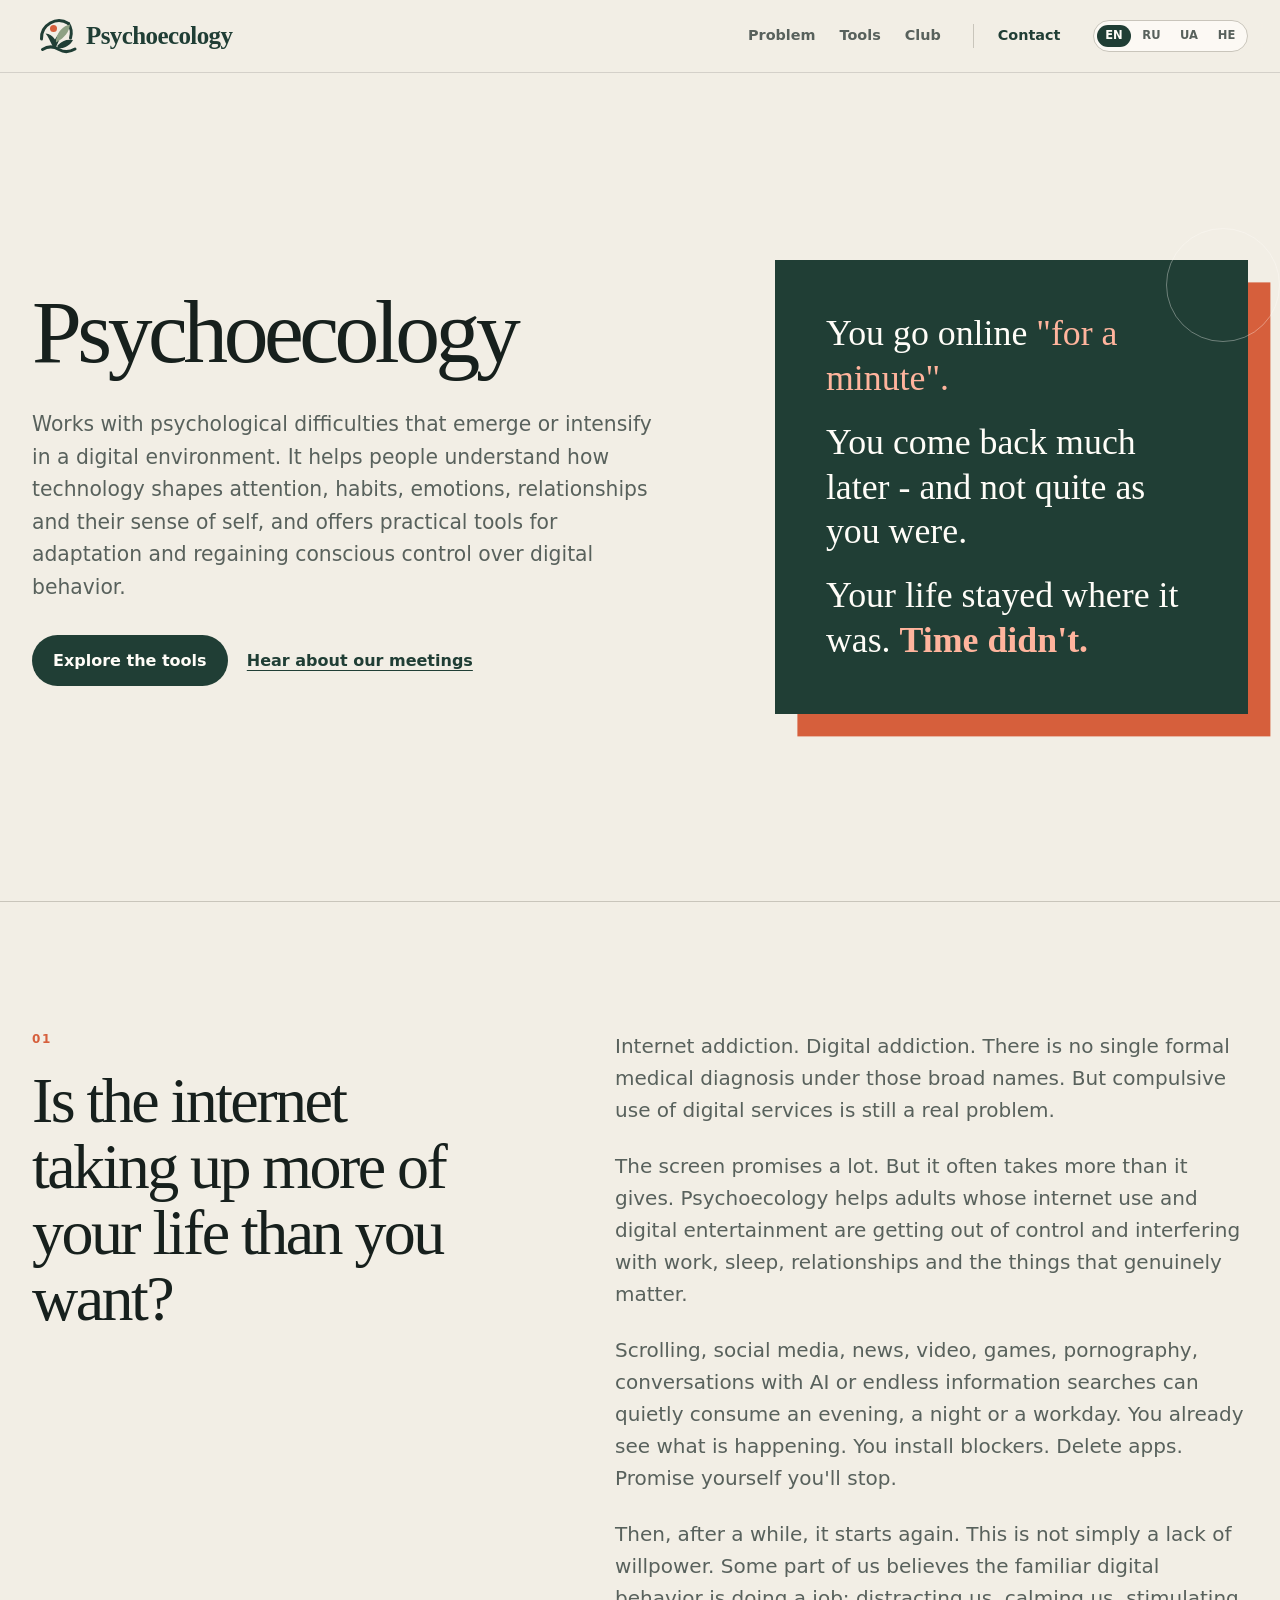
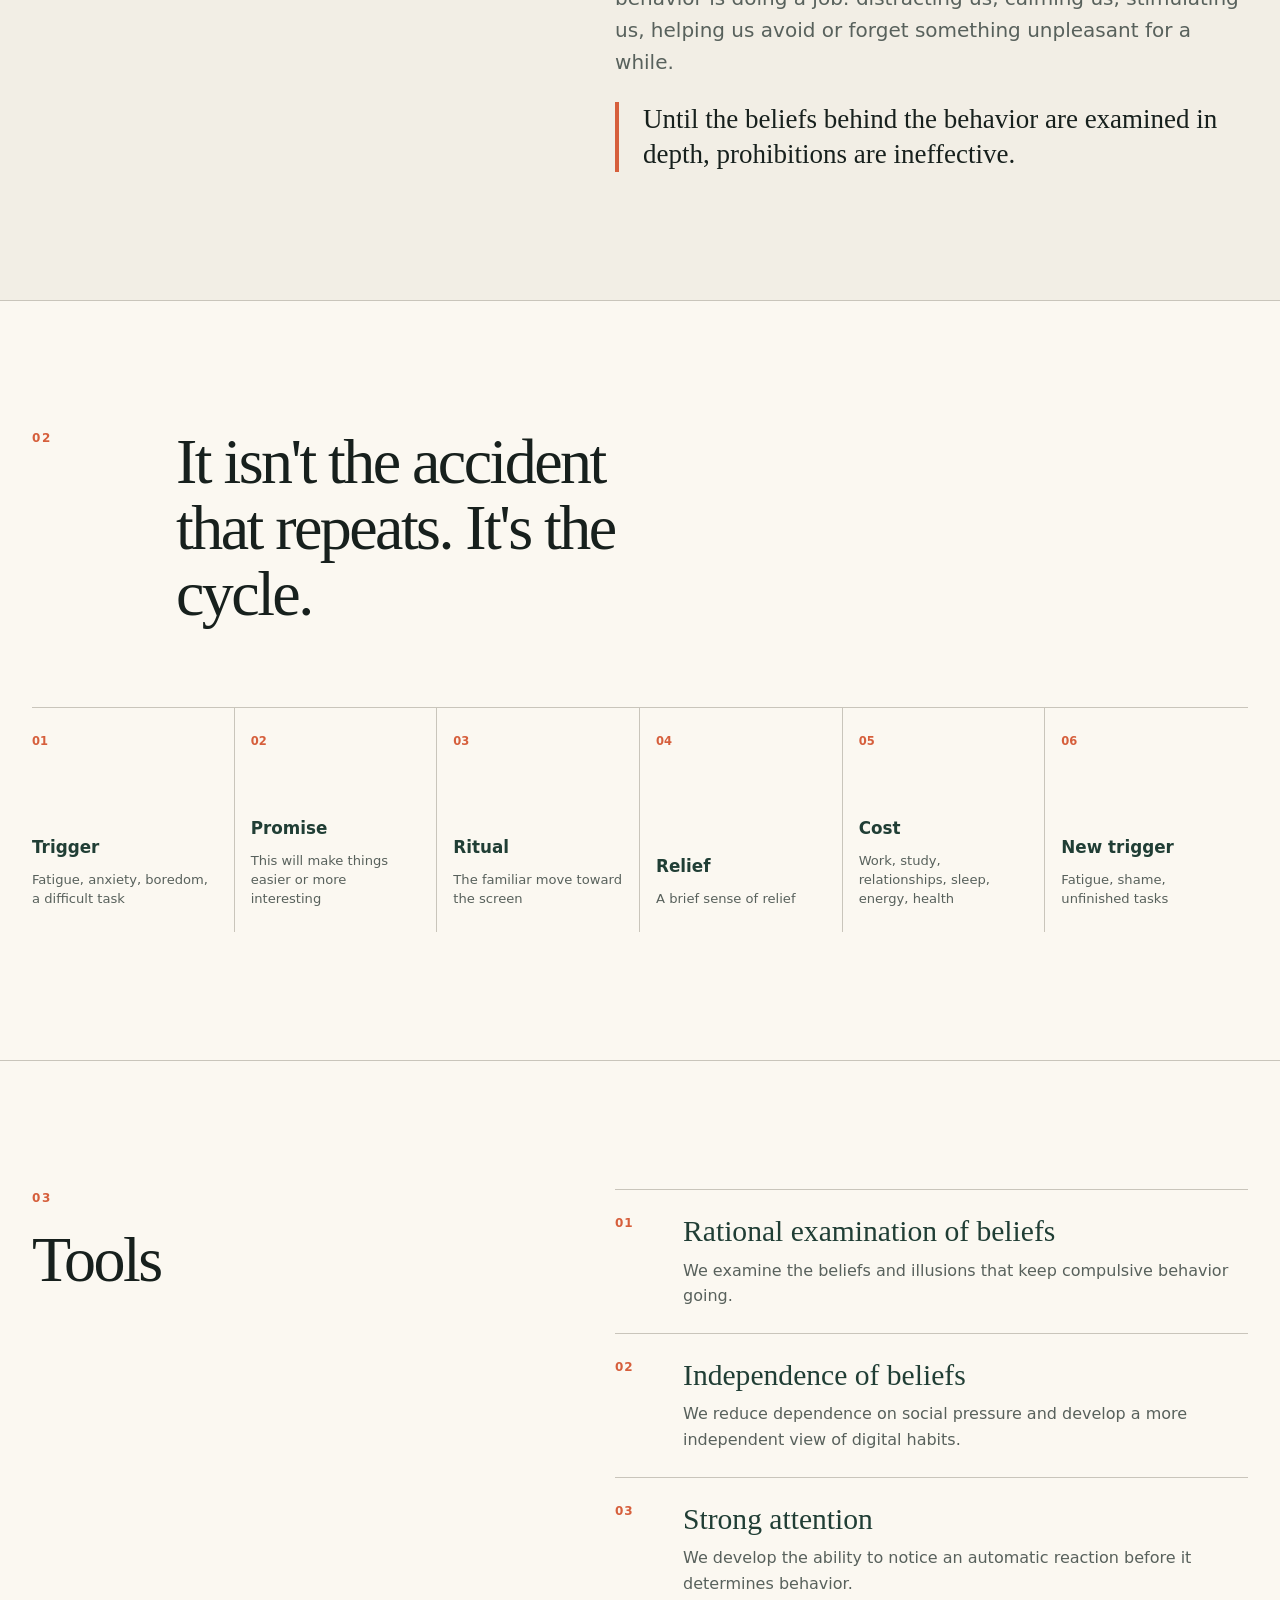
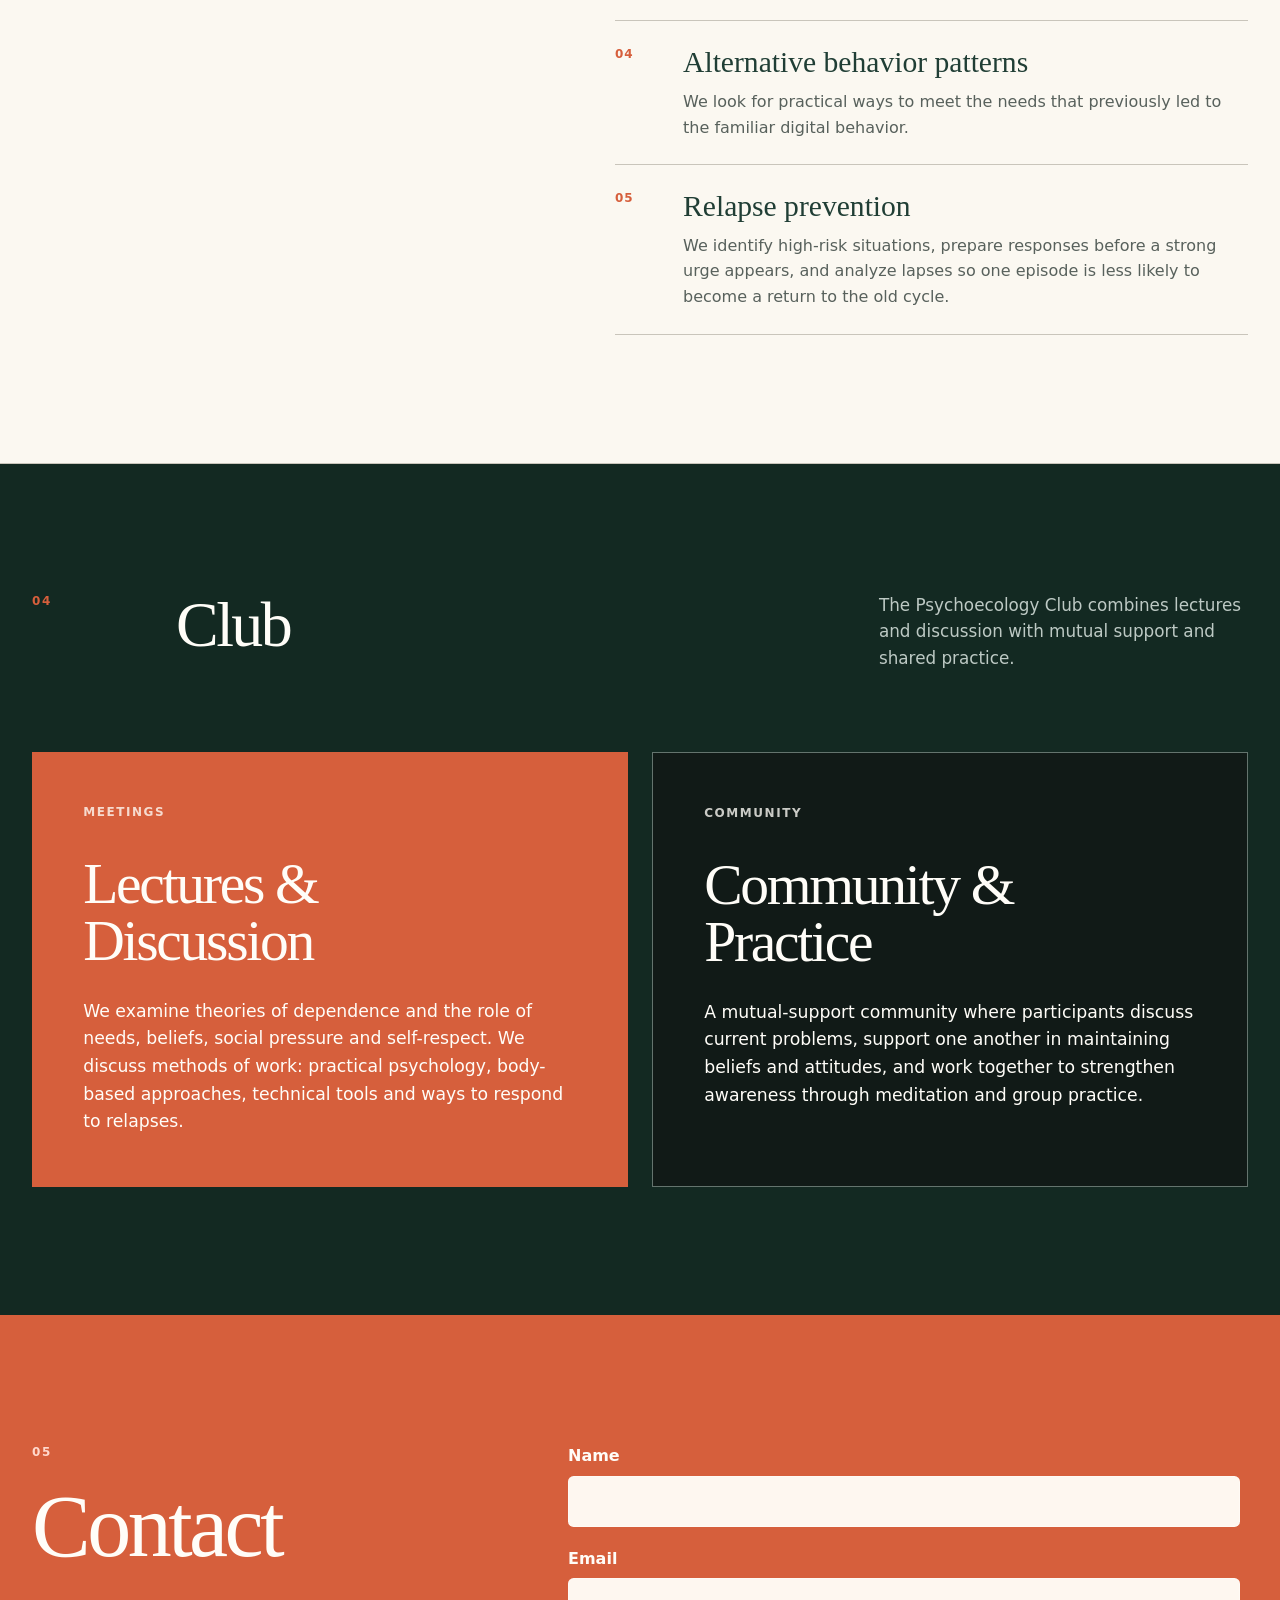
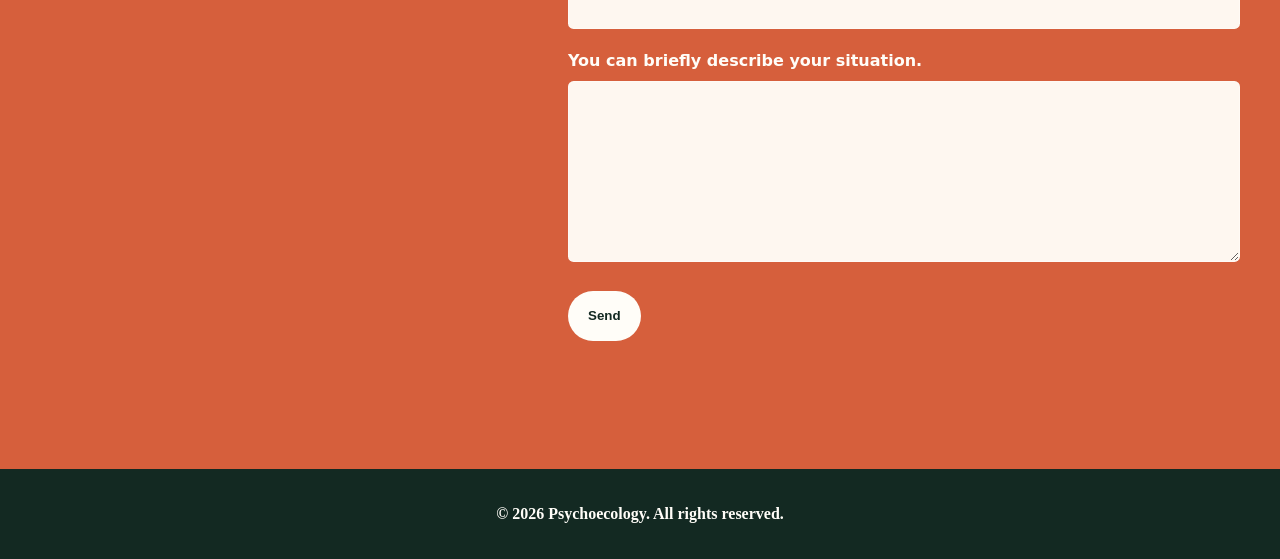
==== commit 9b76db7d: "Restore pre-redesign site with Club section" ====
--- a/index.html
+++ b/index.html
@@ -3,7 +3,7 @@
 <head>
   <meta charset="utf-8">
   <meta name="viewport" content="width=device-width, initial-scale=1">
-  <meta name="description" content="Psychoecology is an educational project about how digital technologies affect attention, habits, emotions, relationships and our sense of self.">
+  <meta name="description" content="Psychoecology - practical tools for living in a digital environment and help for adults struggling with compulsive internet and digital use.">
   <link rel="canonical" href="https://psychoecology.com/">
   <link rel="alternate" hreflang="en" href="https://psychoecology.com/">
   <link rel="alternate" hreflang="ru" href="https://psychoecology.com/ru/">
@@ -11,8 +11,8 @@
   <link rel="alternate" hreflang="he" href="https://psychoecology.com/he/">
   <link rel="alternate" hreflang="x-default" href="https://psychoecology.com/">
   <link rel="icon" type="image/svg+xml" sizes="any" href="assets/favicon-v3.svg?v=3">
-  <title>Psychoecology | Psychology and adaptation in the digital age</title>
-  <link rel="stylesheet" href="styles.css?v=education-1">
+  <title>Psychoecology | Help with problematic internet and digital use</title>
+  <link rel="stylesheet" href="styles.css">
   <link rel="stylesheet" href="multilingual.css?v=mobile-nav-2">
 </head>
 <body>
@@ -22,8 +22,8 @@
     <div class="shell header-inner">
       <a class="wordmark" href="#top" aria-label="Psychoecology, start of page"><img src="assets/psychoecology-logo-v3.svg" alt="Psychoecology"></a>
       <nav aria-label="Main navigation">
-        <a href="#about">About</a>
-        <a href="#topics">Topics</a>
+        <a href="#problem">Problem</a>
+        <a href="#approach">Tools</a>
         <a href="#club">Club</a>
       </nav>
       <a class="header-contact" href="#contact">Contact</a>
@@ -41,148 +41,105 @@
       <div class="shell hero-grid">
         <div class="hero-copy">
           <h1 id="page-title">Psychoecology</h1>
-          <p class="hero-lead">An educational project about how digital technologies change human psychology - and how we can adapt to those changes consciously.</p>
+          <p class="hero-lead">Works with psychological difficulties that emerge or intensify in a digital environment. It helps people understand how technology shapes attention, habits, emotions, relationships and their sense of self, and offers practical tools for adaptation and regaining conscious control over digital behavior.</p>
           <div class="hero-actions">
-            <a class="button button-primary" href="#topics">Explore the topics</a>
-            <a class="text-link" href="#contact">Hear about future meetings</a>
+            <a class="button button-primary" href="#approach">Explore the tools</a>
+            <a class="text-link" href="#club">Hear about our meetings</a>
           </div>
         </div>
 
         <blockquote class="opening">
-          <p>Technology is no longer a separate part of life.</p>
-          <p>It shapes how we pay attention, what we expect, how we relate, and how we understand ourselves.</p>
-          <p><strong>What skills do we need in return?</strong></p>
+          <p>You go online <span>"for a minute".</span></p>
+          <p>You come back much later - and not quite as you were.</p>
+          <p>Your life stayed where it was. <strong>Time didn't.</strong></p>
         </blockquote>
       </div>
     </section>
 
-    <section class="section recognition" id="about" aria-labelledby="about-title">
+    <section class="section recognition" id="problem" aria-labelledby="problem-title">
       <div class="shell split">
         <div>
           <p class="section-number">01</p>
-          <h2 id="about-title">What is Psychoecology?</h2>
+          <h2 id="problem-title">Is the internet taking up more of your life than you want?</h2>
         </div>
         <div class="body-copy">
-          <p>Psychoecology explores psychological difficulties and adaptation needs that emerge or intensify under modern digital technologies. It looks at how technology changes attention, habits, emotions, relationships, social norms and our sense of self.</p>
-          <p>The aim is not to make technology the enemy. It is to understand what is changing and develop practical ways to preserve more awareness, judgment and choice inside a digital environment.</p>
-          <p>The project combines public education, research, discussion, practical exercises and attention or meditation practices when they are useful to the subject.</p>
-          <p class="pull-line">A changing technological environment requires psychological adaptation, not only new devices and new rules.</p>
+          <p>Internet addiction. Digital addiction. There is no single formal medical diagnosis under those broad names. But compulsive use of digital services is still a real problem.</p>
+          <p>The screen promises a lot. But it often takes more than it gives. Psychoecology helps adults whose internet use and digital entertainment are getting out of control and interfering with work, sleep, relationships and the things that genuinely matter.</p>
+          <p>Scrolling, social media, news, video, games, pornography, conversations with AI or endless information searches can quietly consume an evening, a night or a workday. You already see what is happening. You install blockers. Delete apps. Promise yourself you'll stop.</p>
+          <p>Then, after a while, it starts again. This is not simply a lack of willpower. Some part of us believes the familiar digital behavior is doing a job: distracting us, calming us, stimulating us, helping us avoid or forget something unpleasant for a while.</p>
+          <p class="pull-line">Until the beliefs behind the behavior are examined in depth, prohibitions are ineffective.</p>
         </div>
       </div>
     </section>
 
-    <section class="section topics-section" id="topics" aria-labelledby="topics-title">
+    <section class="section loop-section" aria-labelledby="loop-title">
+      <div class="shell">
+        <div class="section-heading">
+          <p class="section-number">02</p>
+          <h2 id="loop-title">It isn't the accident that repeats. It's the cycle.</h2>
+        </div>
+        <ol class="loop" aria-label="Digital behavior cycle">
+          <li><span>01</span><strong>Trigger</strong><small>Fatigue, anxiety, boredom, a difficult task</small></li>
+          <li><span>02</span><strong>Promise</strong><small>This will make things easier or more interesting</small></li>
+          <li><span>03</span><strong>Ritual</strong><small>The familiar move toward the screen</small></li>
+          <li><span>04</span><strong>Relief</strong><small>A brief sense of relief</small></li>
+          <li><span>05</span><strong>Cost</strong><small>Work, study, relationships, sleep, energy, health</small></li>
+          <li><span>06</span><strong>New trigger</strong><small>Fatigue, shame, unfinished tasks</small></li>
+        </ol>
+      </div>
+    </section>
+
+    <section class="section approach" id="approach" aria-labelledby="approach-title">
+      <div class="shell split">
+        <div>
+          <p class="section-number">03</p>
+          <h2 id="approach-title">Tools</h2>
+        </div>
+        <ol class="method-points">
+          <li><span>01</span><div><h3>Rational examination of beliefs</h3><p>We examine the beliefs and illusions that keep compulsive behavior going.</p></div></li>
+          <li><span>02</span><div><h3>Independence of beliefs</h3><p>We reduce dependence on social pressure and develop a more independent view of digital habits.</p></div></li>
+          <li><span>03</span><div><h3>Strong attention</h3><p>We develop the ability to notice an automatic reaction before it determines behavior.</p></div></li>
+          <li><span>04</span><div><h3>Alternative behavior patterns</h3><p>We look for practical ways to meet the needs that previously led to the familiar digital behavior.</p></div></li>
+          <li><span>05</span><div><h3>Relapse prevention</h3><p>We identify high-risk situations, prepare responses before a strong urge appears, and analyze lapses so one episode is less likely to become a return to the old cycle.</p></div></li>
+        </ol>
+      </div>
+    </section>
+    <section class="section club-section" id="club" aria-labelledby="club-title">
       <div class="shell">
         <div class="section-heading narrow-heading">
-          <p class="section-number">02</p>
-          <h2 id="topics-title">Topics</h2>
-          <p>Psychoecology is broader than digital addiction. These are some of the questions the project explores.</p>
+          <p class="section-number">04</p>
+          <h2 id="club-title">Club</h2>
+          <p>The Psychoecology Club combines lectures and discussion with mutual support and shared practice.</p>
         </div>
-        <div class="topic-grid">
-          <article class="topic-card">
-            <p class="topic-number">01</p>
-            <h3>Attention and stimulation</h3>
-            <p>What happens to sustained attention, boredom, reading and quiet when high stimulation is always available?</p>
+
+        <div class="club-grid">
+          <article class="club-card club-card-primary">
+            <p class="club-label">Meetings</p>
+            <h3>Lectures & Discussion</h3>
+            <p>We examine theories of dependence and the role of needs, beliefs, social pressure and self-respect. We discuss methods of work: practical psychology, body-based approaches, technical tools and ways to respond to relapses.</p>
           </article>
-          <article class="topic-card">
-            <p class="topic-number">02</p>
-            <h3>Digital habits</h3>
-            <p>Why do some online behaviors repeat even when we no longer want them - and what makes change more realistic?</p>
-          </article>
-          <article class="topic-card">
-            <p class="topic-number">03</p>
-            <h3>Beliefs and social norms</h3>
-            <p>How do platforms, peers, advertising and new cultural expectations shape what feels normal or necessary?</p>
-          </article>
-          <article class="topic-card">
-            <p class="topic-number">04</p>
-            <h3>Relationships and sense of self</h3>
-            <p>How do online comparison, public identity, metrics and constant communication affect relationships and self-perception?</p>
-          </article>
-          <article class="topic-card">
-            <p class="topic-number">05</p>
-            <h3>AI, thinking and work</h3>
-            <p>How do AI assistants and automation change competence, authorship, dependence, learning and expectations of work?</p>
-          </article>
-          <article class="topic-card">
-            <p class="topic-number">06</p>
-            <h3>Information and uncertainty</h3>
-            <p>How do news, endless searching, repeated checking and information overload affect trust, anxiety and decision-making?</p>
+
+          <article class="club-card club-card-secondary">
+            <p class="club-label">Community</p>
+            <h3>Community & Practice</h3>
+            <p>A mutual-support community where participants discuss current problems, support one another in maintaining beliefs and attitudes, and work together to strengthen awareness through meditation and group practice.</p>
           </article>
         </div>
       </div>
     </section>
 
-    <section class="section club-section" id="club" aria-labelledby="club-title">
+    <section class="section testimonials" hidden aria-labelledby="testimonials-title">
       <div class="shell">
-        <div class="section-heading narrow-heading">
-          <p class="section-number">03</p>
-          <h2 id="club-title">Psychoecology Club</h2>
-          <p>The central live format is a public lecture-seminar: one topic, useful ideas, practice and discussion.</p>
-        </div>
-
-        <div class="club-grid">
-          <article class="club-card club-main">
-            <p class="offer-label">Public meetings</p>
-            <h3>Lecture, practice, discussion</h3>
-            <p class="club-lead">Each meeting is designed to be useful on its own while also giving people a reason to return and continue the conversation.</p>
-            <ul class="format-list">
-              <li>A focused lecture on one Psychoecology question</li>
-              <li>Selected research, books or current technological developments</li>
-              <li>A practical exercise or small experiment</li>
-              <li>Discussion of questions and concrete situations</li>
-              <li>A short attention or meditation practice when relevant</li>
-            </ul>
-            <a class="button button-light" href="#contact">I'm interested in future meetings</a>
-          </article>
-
-          <article class="club-card club-detail">
-            <p class="offer-label">Starting small</p>
-            <h3>First public cycle</h3>
-            <p>The first cycle is deliberately small: four meetings before deciding on a permanent rhythm.</p>
-            <p>The goal is to learn which topics people want to continue, what format creates real discussion, and what can be sustained alongside ordinary work.</p>
-            <p class="club-note">No membership platform or complicated community system is required to begin.</p>
-          </article>
-        </div>
-      </div>
-    </section>
-
-    <section class="section approach" id="tools" aria-labelledby="tools-title">
-      <div class="shell split">
-        <div>
-          <p class="section-number">04</p>
-          <h2 id="tools-title">Working tools</h2>
-          <p class="section-side-note">Five recurring directions help structure Psychoecology discussions and practical work.</p>
-        </div>
-        <ol class="method-points">
-          <li><span>01</span><div><h3>Examine beliefs</h3><p>Ask what a technology or behavior appears to promise, and compare that promise with actual experience.</p></div></li>
-          <li><span>02</span><div><h3>Independent judgment</h3><p>Separate personal needs and judgments from assumptions reinforced by peers, platforms and digital culture.</p></div></li>
-          <li><span>03</span><div><h3>Strong attention</h3><p>Notice internal states, triggers and automatic reactions early enough for conscious choice to become possible.</p></div></li>
-          <li><span>04</span><div><h3>Needs and alternatives</h3><p>Identify the real need behind a recurring pattern and explore other practical ways to meet it.</p></div></li>
-          <li><span>05</span><div><h3>Learn from returns</h3><p>Treat a return to an old pattern as information: what happened, what changed, and what can be prepared differently next time?</p></div></li>
-        </ol>
-      </div>
-    </section>
-
-    <section class="section boundaries" aria-labelledby="boundaries-title">
-      <div class="shell split">
-        <div>
-          <p class="section-number">05</p>
-          <h2 id="boundaries-title">Educational, not clinical</h2>
-        </div>
-        <div class="body-copy">
-          <p>Psychoecology is an educational project. It does not provide medical care, psychotherapy, psychiatry, diagnosis or crisis support.</p>
-          <p>Discussion and exercises in group meetings are optional. Participants can decline personal questions or exercises, and attention or meditation practices are presented as educational practices rather than treatment.</p>
-        </div>
+        <p class="section-number">05</p>
+        <h2 id="testimonials-title">Testimonials</h2>
       </div>
     </section>
 
     <section class="contact-section" id="contact" aria-labelledby="contact-title">
-      <div class="shell contact-grid">
+      <div class="shell contact-grid" style="gap: clamp(4rem, 10vw, 9rem);">
         <div>
-          <p class="section-number light-number">06</p>
-          <h2 id="contact-title">Stay in touch</h2>
-          <p class="contact-lead">If you'd like to hear about upcoming meetings, suggest a topic, or discuss a lecture or collaboration, send a message.</p>
+          <p class="section-number light-number">05</p>
+          <h2 id="contact-title" style="font-size: clamp(3rem, 7vw, 5.5rem);">Contact</h2>
         </div>
         <div>
           <form class="contact-form" action="https://formspree.io/f/xdeonpbv" method="post">
@@ -200,7 +157,7 @@
             </div>
 
             <div class="form-field">
-              <label for="message">Message</label>
+              <label for="message">You can briefly describe your situation.</label>
               <textarea id="message" name="message" rows="6" required></textarea>
             </div>
 
@@ -213,8 +170,7 @@
   </main>
 
   <footer>
-    <div class="shell footer-inner">
-      <p>Psychoecology</p>
+    <div class="shell footer-inner" style="justify-content: center; text-align: center;">
       <p>© 2026 Psychoecology. All rights reserved.</p>
     </div>
   </footer>
@@ -224,4 +180,4 @@
     }
   </script>
 </body>
-</html>
+</html>
--- a/styles.css
+++ b/styles.css
@@ -859,3 +859,69 @@
     transition: none;
   }
 }
+
+
+/* Psychoecology Club */
+.club-section {
+  background: var(--forest-dark);
+  color: var(--white);
+}
+
+.club-grid {
+  margin-top: clamp(3rem, 7vw, 5rem);
+  display: grid;
+  grid-template-columns: 1fr 1fr;
+  gap: 1.5rem;
+  align-items: stretch;
+}
+
+.club-card {
+  min-height: 24rem;
+  padding: clamp(2rem, 4vw, 3.5rem);
+}
+
+.club-card-primary {
+  background: var(--signal);
+}
+
+.club-card-secondary {
+  border: 1px solid #64746e;
+  background: #111a17;
+}
+
+.club-label {
+  margin: 0;
+  font-size: 0.75rem;
+  font-weight: 800;
+  letter-spacing: 0.13em;
+  text-transform: uppercase;
+  opacity: 0.78;
+}
+
+.club-card h3 {
+  max-width: 12ch;
+  margin: 2rem 0 0;
+  font-size: clamp(2.1rem, 4.5vw, 4rem);
+  font-weight: 500;
+  letter-spacing: -0.04em;
+  line-height: 1;
+}
+
+.club-card > p:last-child {
+  max-width: 38rem;
+  margin: 1.75rem 0 0;
+  font-size: 1.08rem;
+}
+
+@media (max-width: 62rem) {
+  .club-grid {
+    grid-template-columns: 1fr;
+  }
+}
+
+@media (max-width: 44rem) {
+  .club-card {
+    min-height: auto;
+    padding: 1.5rem;
+  }
+}
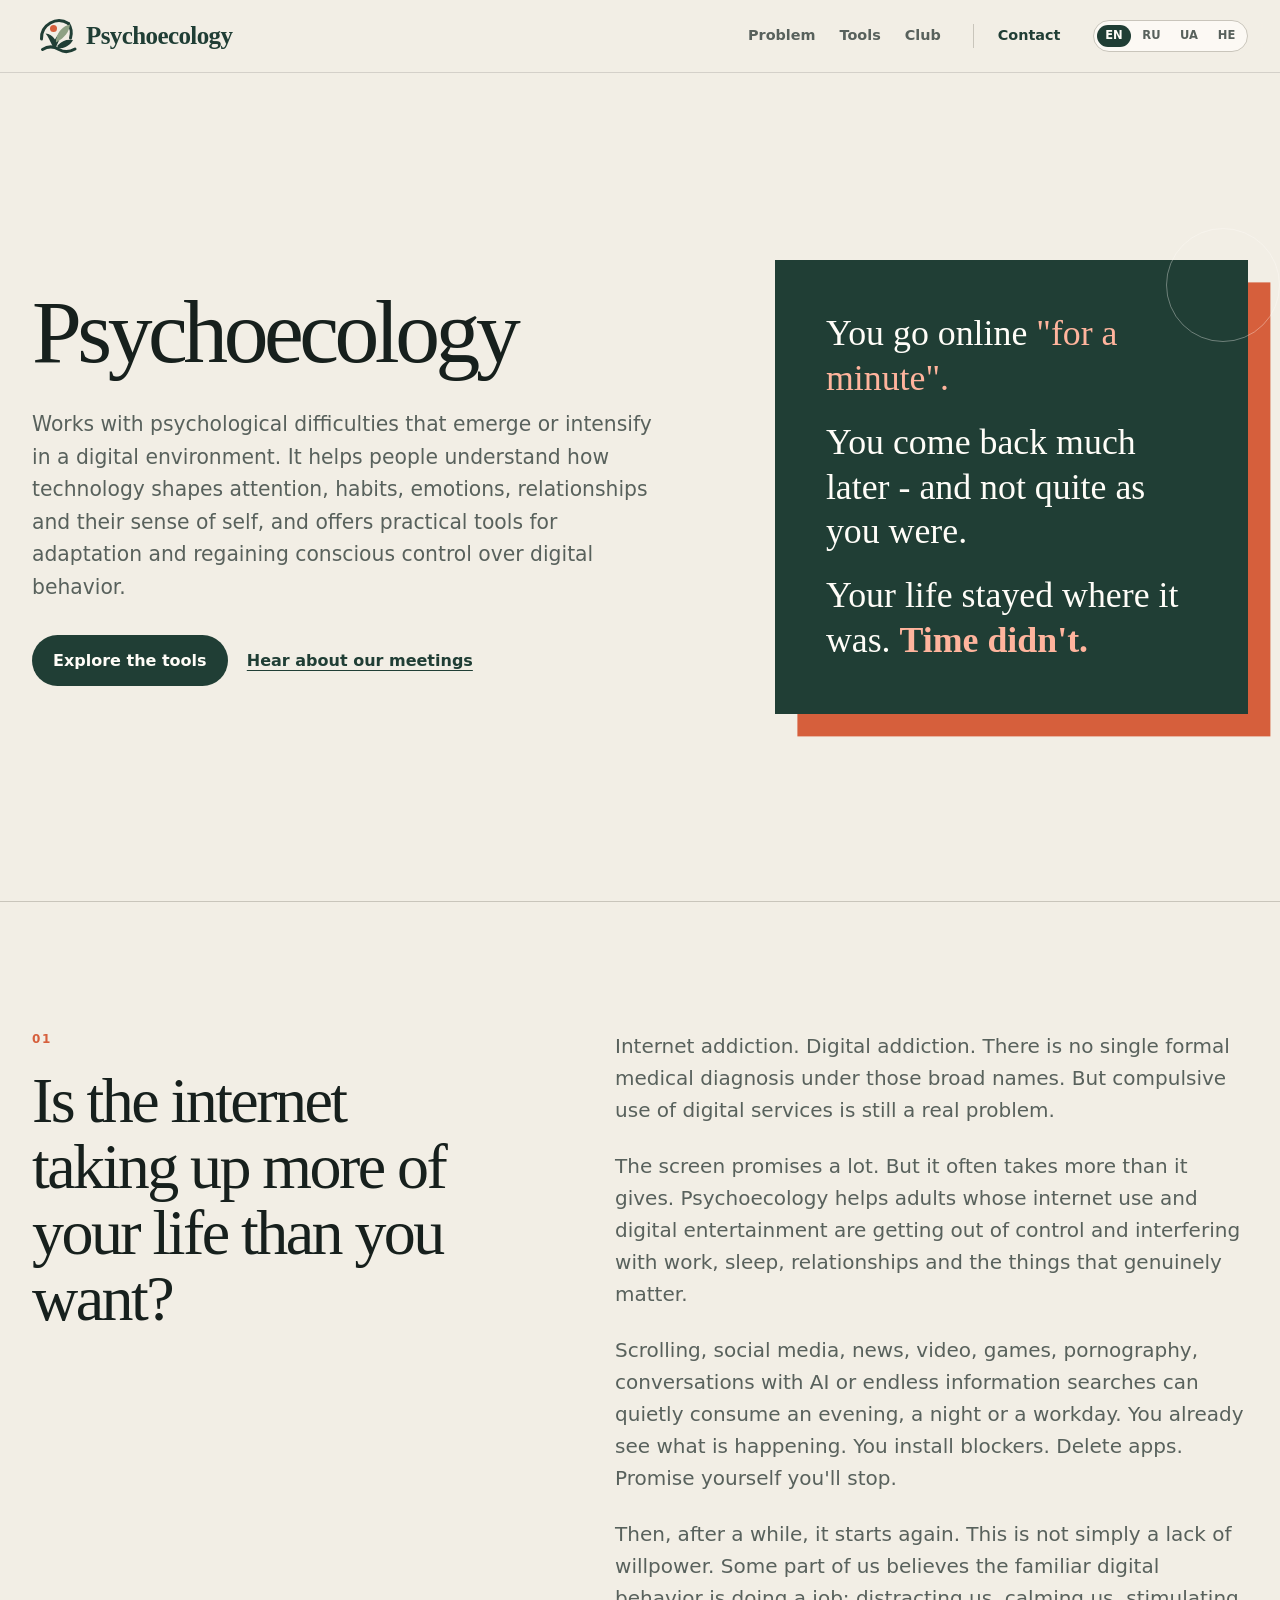
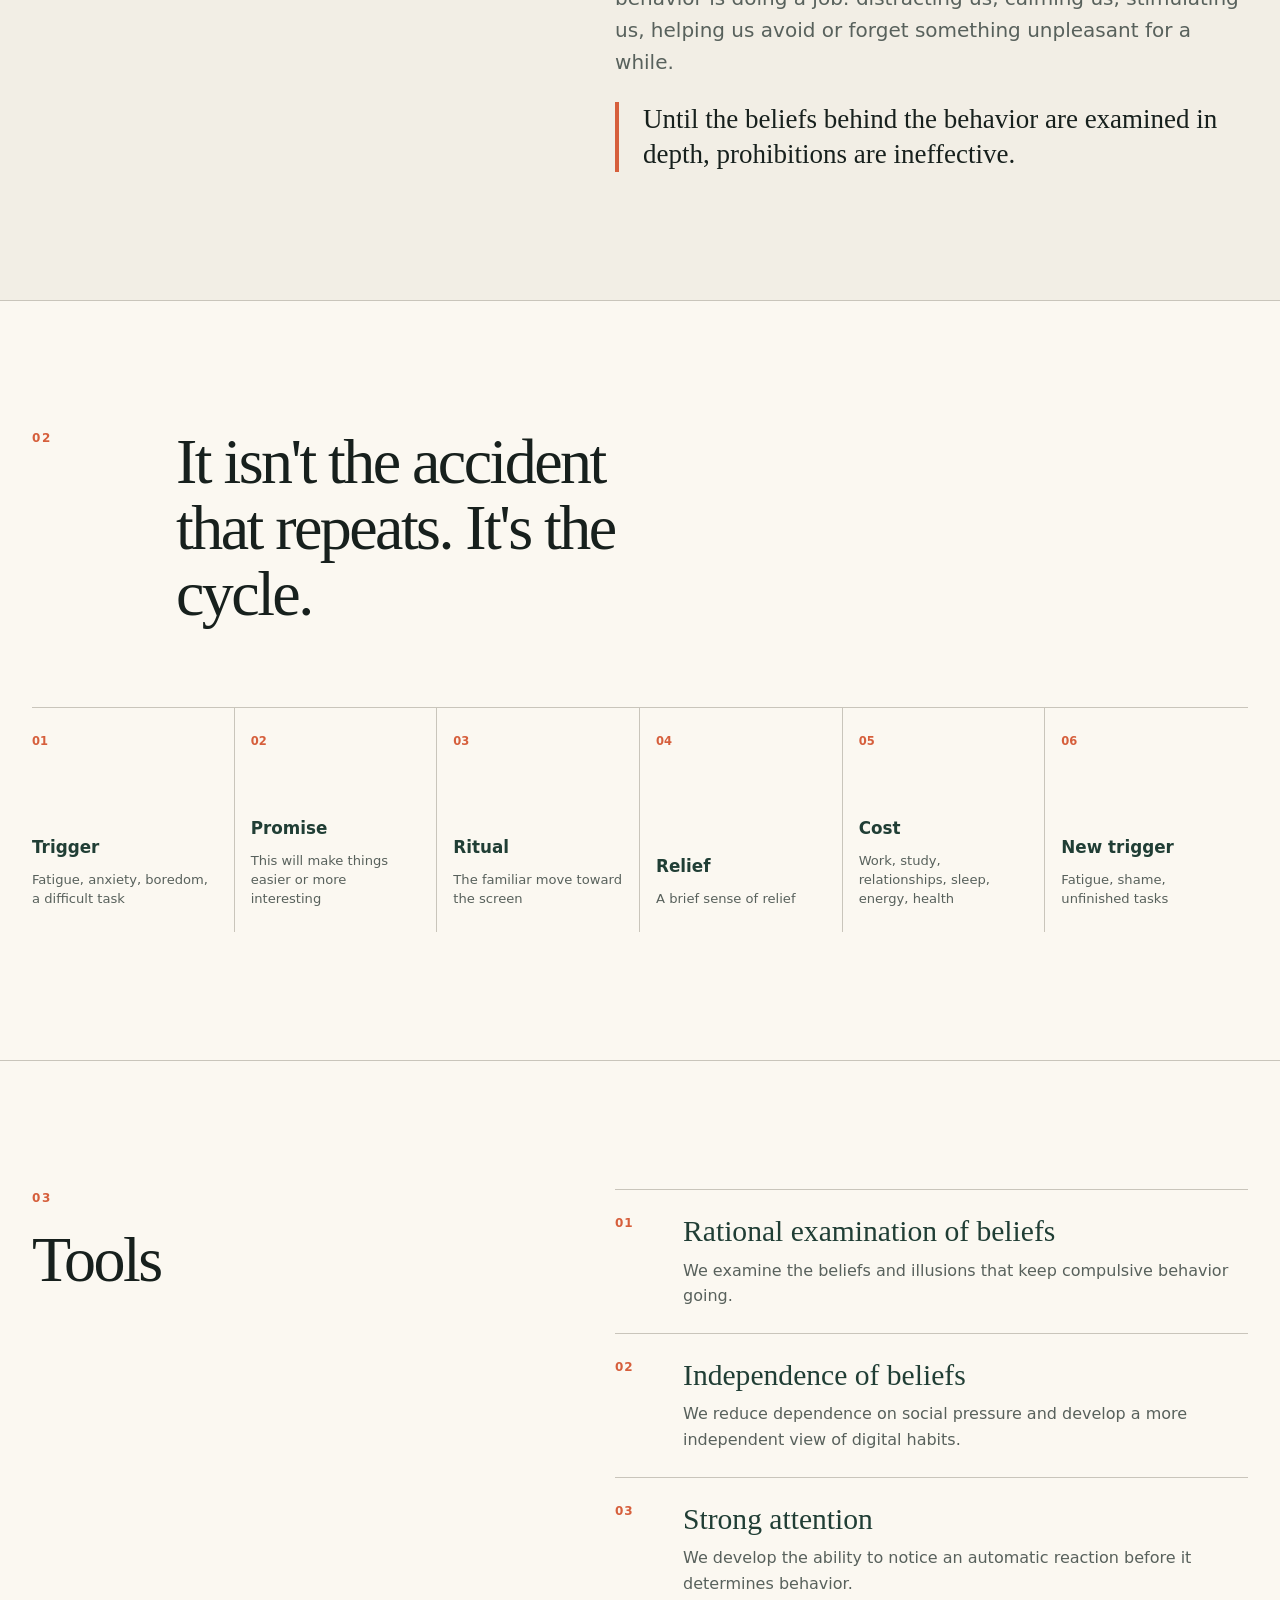
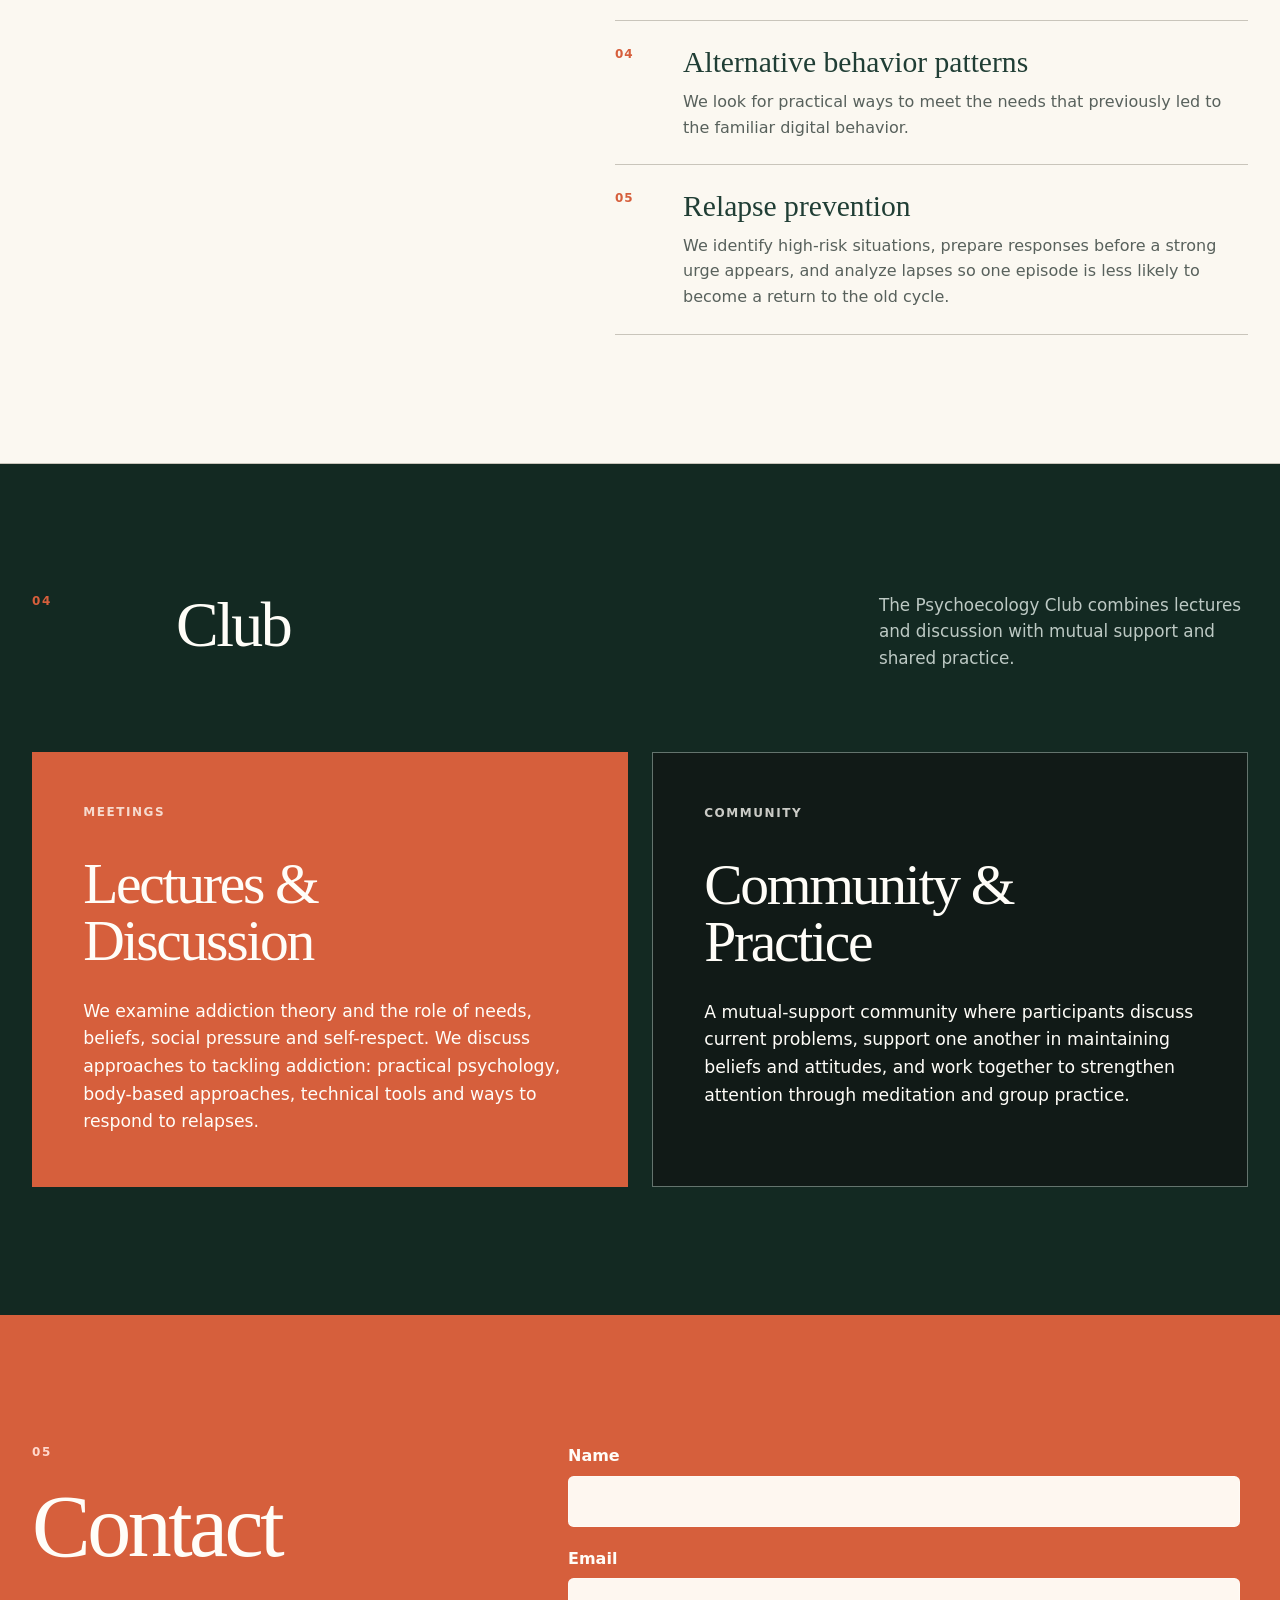
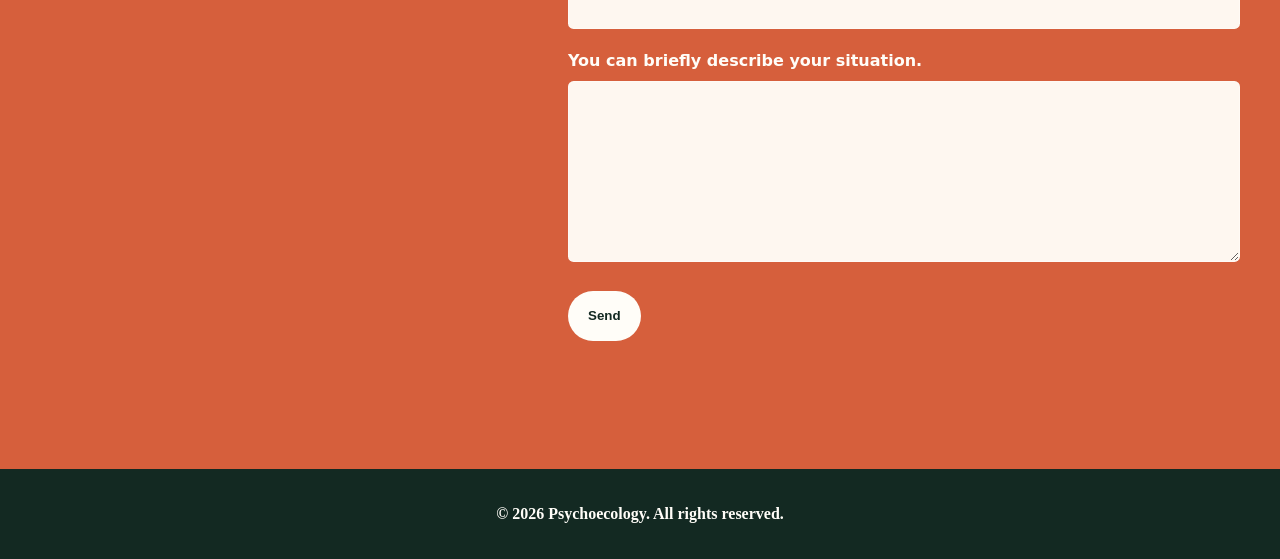
==== commit 88f4167a: "Refine Club wording and remove comparison snapshot" ====
--- a/index.html
+++ b/index.html
@@ -116,13 +116,13 @@
           <article class="club-card club-card-primary">
             <p class="club-label">Meetings</p>
             <h3>Lectures & Discussion</h3>
-            <p>We examine theories of dependence and the role of needs, beliefs, social pressure and self-respect. We discuss methods of work: practical psychology, body-based approaches, technical tools and ways to respond to relapses.</p>
+            <p>We examine addiction theory and the role of needs, beliefs, social pressure and self-respect. We discuss approaches to tackling addiction: practical psychology, body-based approaches, technical tools and ways to respond to relapses.</p>
           </article>
 
           <article class="club-card club-card-secondary">
             <p class="club-label">Community</p>
             <h3>Community & Practice</h3>
-            <p>A mutual-support community where participants discuss current problems, support one another in maintaining beliefs and attitudes, and work together to strengthen awareness through meditation and group practice.</p>
+            <p>A mutual-support community where participants discuss current problems, support one another in maintaining beliefs and attitudes, and work together to strengthen attention through meditation and group practice.</p>
           </article>
         </div>
       </div>
